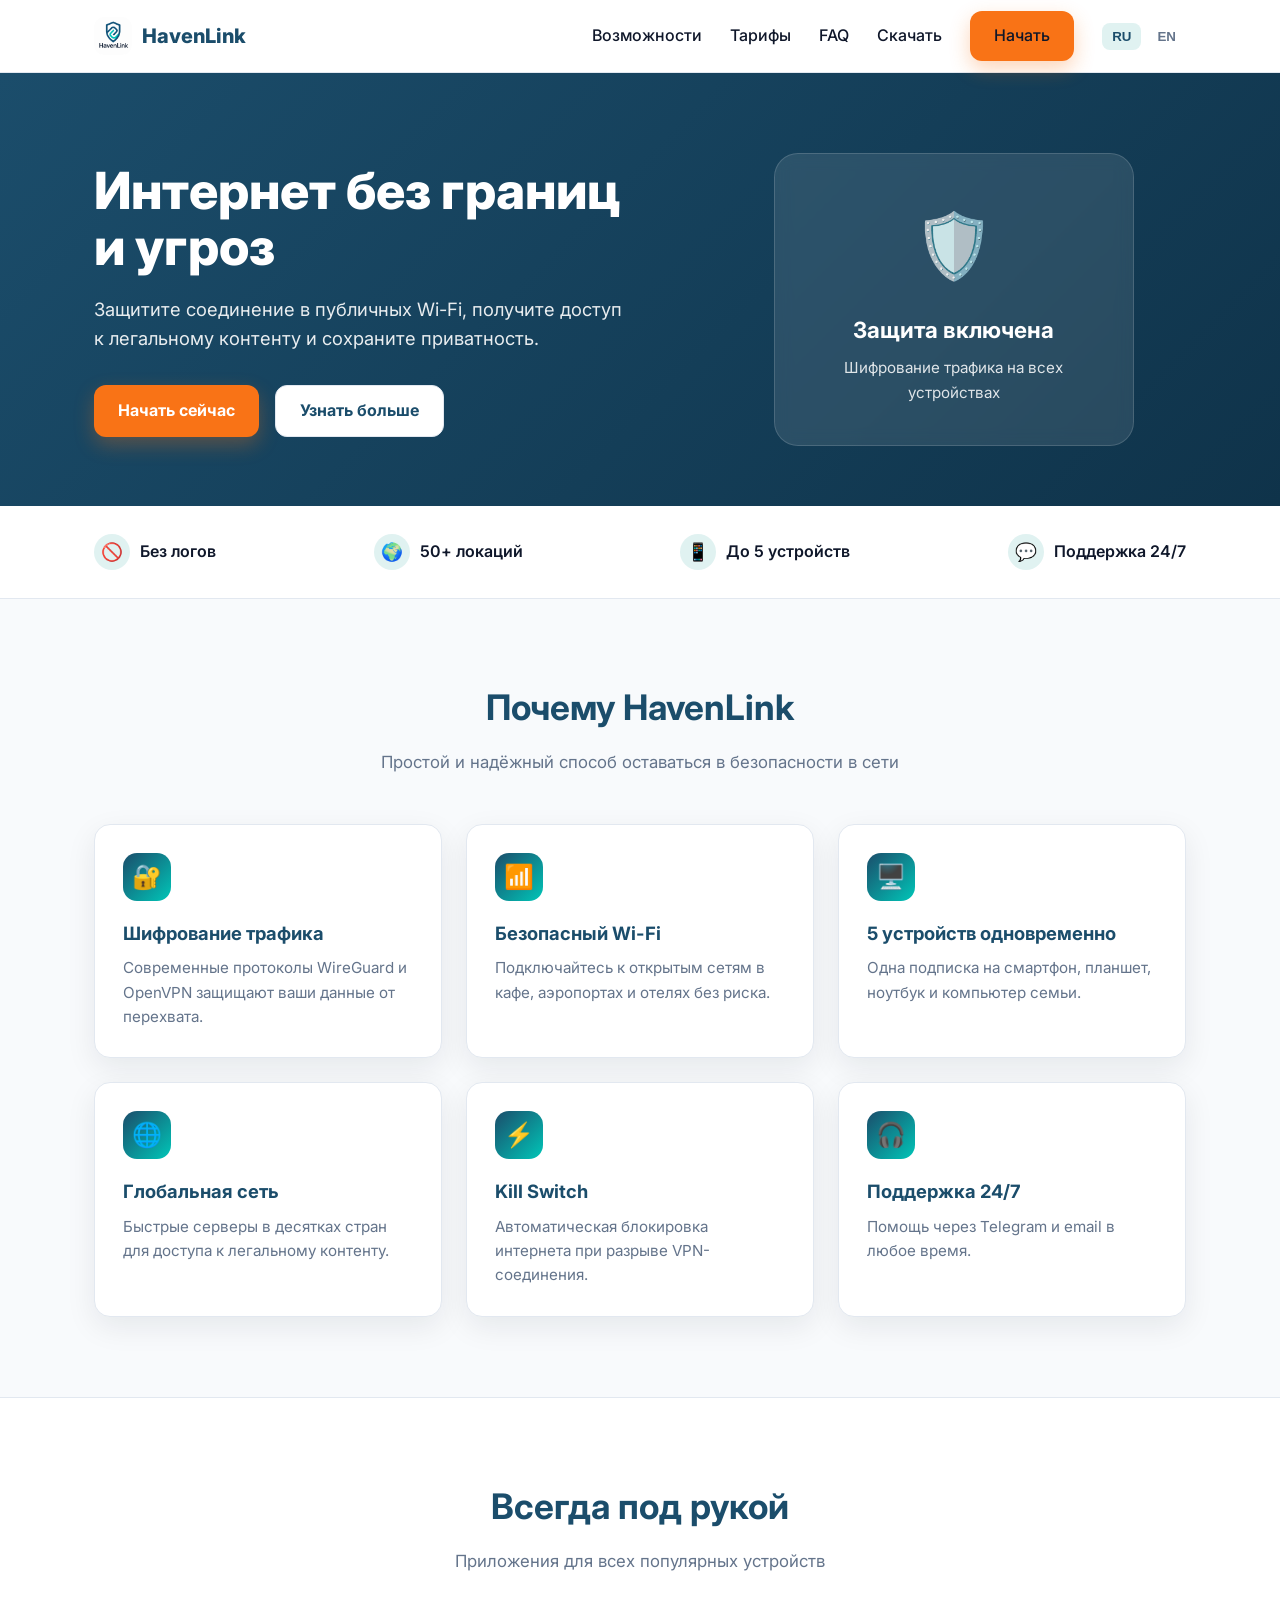
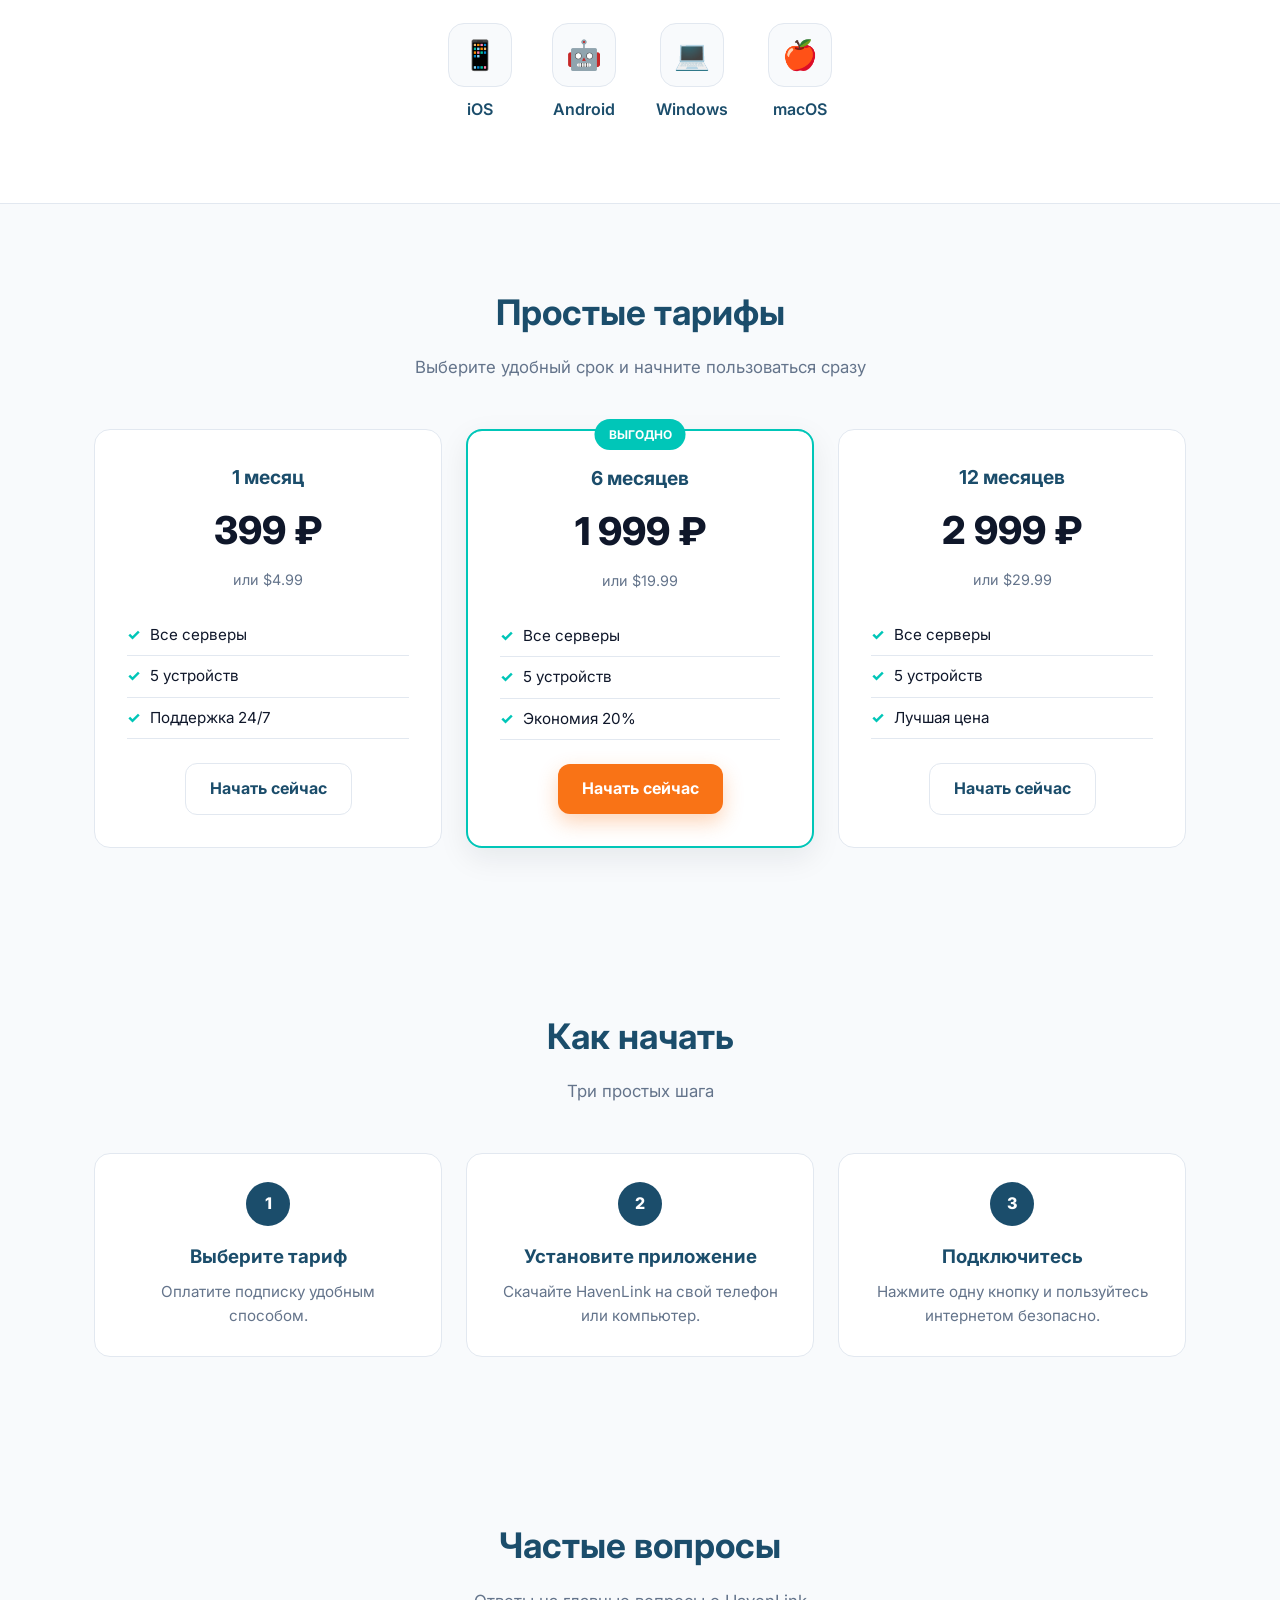
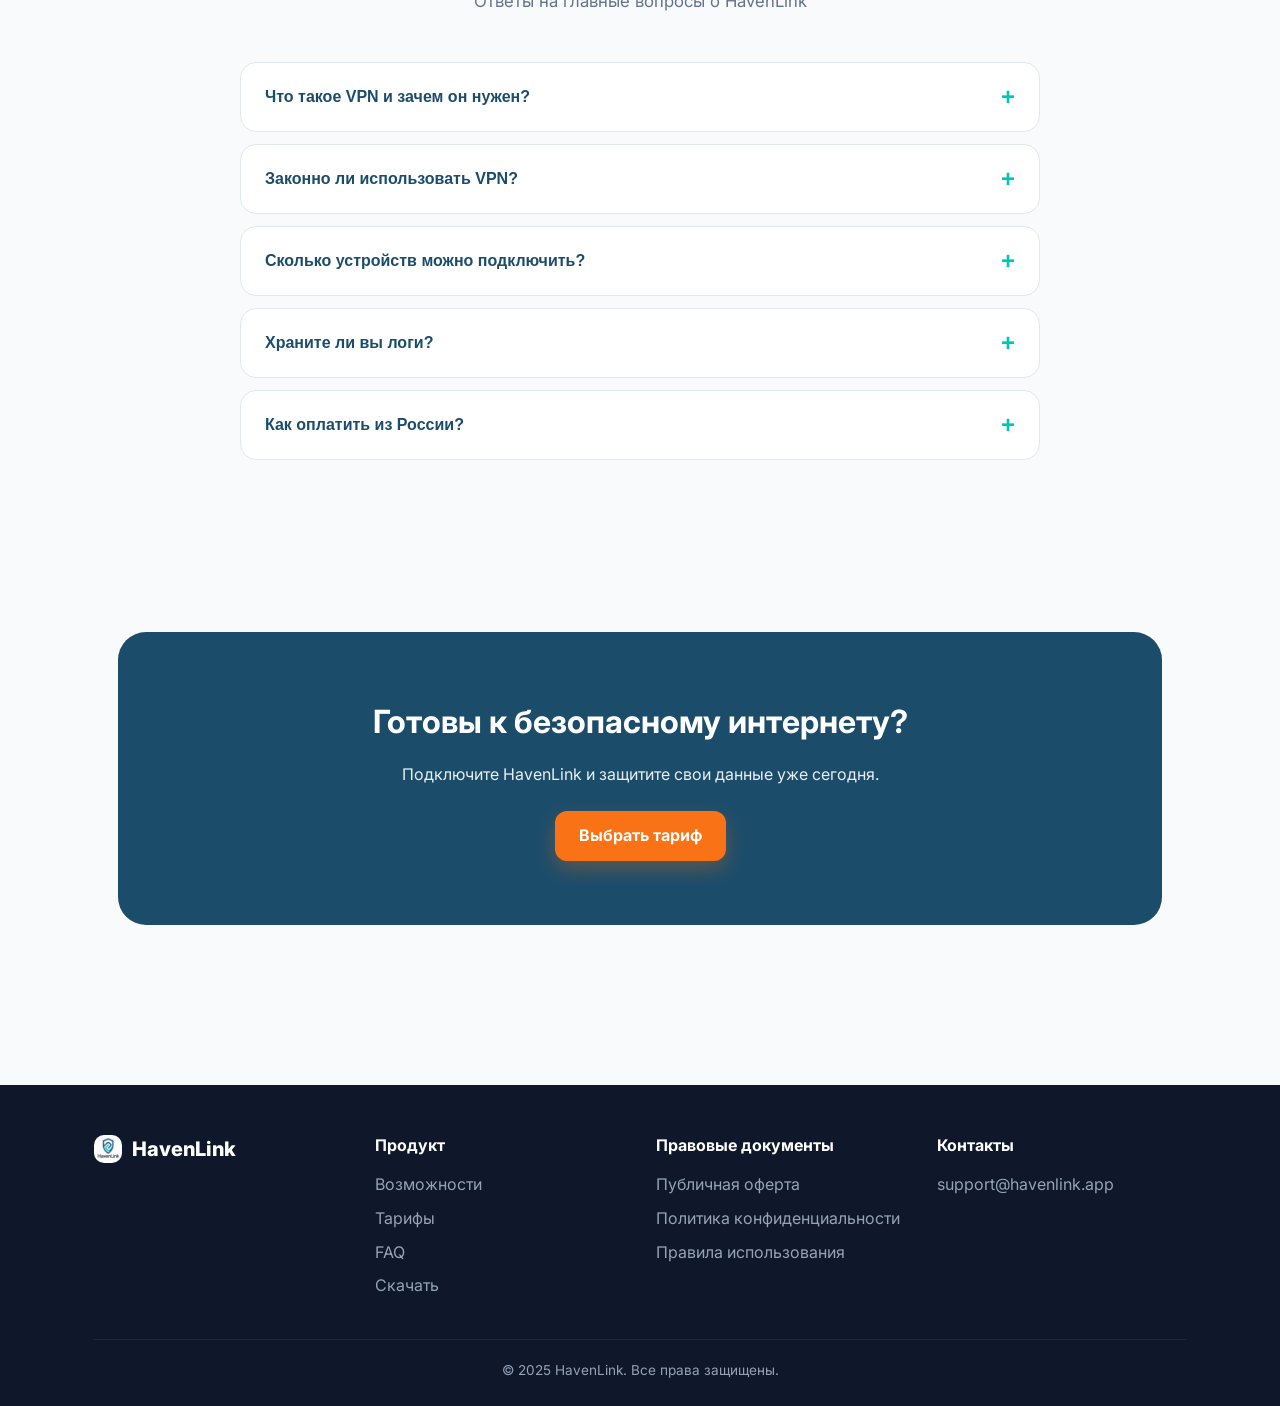
==== index.html @ 58cb0955 "Initial landing: HavenLink site, checkout, legal pages" ====
<!DOCTYPE html>
<html lang="ru">
<head>
  <meta charset="UTF-8">
  <meta name="viewport" content="width=device-width, initial-scale=1.0">
  <meta name="description" content="HavenLink — безопасный VPN для защиты в публичных Wi-Fi, доступа к легальному контенту и сохранения приватности.">
  <title>HavenLink — Безопасный VPN</title>
  <link rel="stylesheet" href="styles.css">
  <link rel="icon" type="image/png" href="assets/logo.png">
</head>
<body>
  <header class="header">
    <div class="container">
      <a href="#" class="logo">
        <img src="assets/logo.png" alt="HavenLink">
        <span>HavenLink</span>
      </a>
      <nav class="nav">
        <a href="#features" data-i18n="nav_features"></a>
        <a href="#pricing" data-i18n="nav_pricing"></a>
        <a href="#faq" data-i18n="nav_faq"></a>
        <a href="#platforms" data-i18n="nav_download"></a>
        <a href="#pricing" class="btn btn-primary" data-i18n="nav_cta"></a>
        <div class="lang-switch">
          <button class="lang-btn active" data-lang="ru">RU</button>
          <button class="lang-btn" data-lang="en">EN</button>
        </div>
      </nav>
    </div>
  </header>

  <main>
    <section class="hero">
      <div class="container">
        <div class="hero-content">
          <h1 data-i18n="hero_title"></h1>
          <p data-i18n="hero_subtitle"></p>
          <div class="hero-actions">
            <a href="#pricing" class="btn btn-primary" data-i18n="hero_cta_primary"></a>
            <a href="#features" class="btn btn-secondary" data-i18n="hero_cta_secondary"></a>
          </div>
        </div>
        <div class="hero-visual">
          <div class="hero-card">
            <div class="shield">🛡️</div>
            <h3 data-i18n="hero_card_title"></h3>
            <p data-i18n="hero_card_text"></p>
          </div>
        </div>
      </div>
    </section>

    <section class="trust">
      <div class="container">
        <div class="trust-list">
          <div class="trust-item"><span class="icon">🚫</span><span data-i18n="trust_logs"></span></div>
          <div class="trust-item"><span class="icon">🌍</span><span data-i18n="trust_locations"></span></div>
          <div class="trust-item"><span class="icon">📱</span><span data-i18n="trust_devices"></span></div>
          <div class="trust-item"><span class="icon">💬</span><span data-i18n="trust_support"></span></div>
        </div>
      </div>
    </section>

    <section class="section" id="features">
      <div class="container">
        <div class="section-title">
          <h2 data-i18n="features_title"></h2>
          <p data-i18n="features_subtitle"></p>
        </div>
        <div class="features-grid">
          <div class="feature-card">
            <div class="feature-icon">🔐</div>
            <h3 data-i18n="feat_1_title"></h3>
            <p data-i18n="feat_1_text"></p>
          </div>
          <div class="feature-card">
            <div class="feature-icon">📶</div>
            <h3 data-i18n="feat_2_title"></h3>
            <p data-i18n="feat_2_text"></p>
          </div>
          <div class="feature-card">
            <div class="feature-icon">🖥️</div>
            <h3 data-i18n="feat_3_title"></h3>
            <p data-i18n="feat_3_text"></p>
          </div>
          <div class="feature-card">
            <div class="feature-icon">🌐</div>
            <h3 data-i18n="feat_4_title"></h3>
            <p data-i18n="feat_4_text"></p>
          </div>
          <div class="feature-card">
            <div class="feature-icon">⚡</div>
            <h3 data-i18n="feat_5_title"></h3>
            <p data-i18n="feat_5_text"></p>
          </div>
          <div class="feature-card">
            <div class="feature-icon">🎧</div>
            <h3 data-i18n="feat_6_title"></h3>
            <p data-i18n="feat_6_text"></p>
          </div>
        </div>
      </div>
    </section>

    <section class="section platforms" id="platforms">
      <div class="container">
        <div class="section-title">
          <h2 data-i18n="platforms_title"></h2>
          <p data-i18n="platforms_subtitle"></p>
        </div>
        <div class="platforms-grid">
          <div class="platform-item"><div class="icon">📱</div><span data-i18n="platform_ios"></span></div>
          <div class="platform-item"><div class="icon">🤖</div><span data-i18n="platform_android"></span></div>
          <div class="platform-item"><div class="icon">💻</div><span data-i18n="platform_windows"></span></div>
          <div class="platform-item"><div class="icon">🍎</div><span data-i18n="platform_macos"></span></div>
        </div>
      </div>
    </section>

    <section class="section" id="pricing">
      <div class="container">
        <div class="section-title">
          <h2 data-i18n="pricing_title"></h2>
          <p data-i18n="pricing_subtitle"></p>
        </div>
        <div class="pricing-grid">
          <div class="pricing-card">
            <h3 data-i18n="price_1_name"></h3>
            <div class="price" data-i18n="price_1_price"></div>
            <div class="price-note" data-i18n="price_1_note"></div>
            <ul>
              <li data-i18n="price_1_feat1"></li>
              <li data-i18n="price_1_feat2"></li>
              <li data-i18n="price_1_feat3"></li>
            </ul>
            <a href="checkout.html?plan=monthly" class="btn btn-secondary" data-i18n="hero_cta_primary"></a>
          </div>
          <div class="pricing-card featured">
            <div class="badge" data-i18n="price_badge"></div>
            <h3 data-i18n="price_2_name"></h3>
            <div class="price" data-i18n="price_2_price"></div>
            <div class="price-note" data-i18n="price_2_note"></div>
            <ul>
              <li data-i18n="price_2_feat1"></li>
              <li data-i18n="price_2_feat2"></li>
              <li data-i18n="price_2_feat3"></li>
            </ul>
            <a href="checkout.html?plan=halfyear" class="btn btn-primary" data-i18n="hero_cta_primary"></a>
          </div>
          <div class="pricing-card">
            <h3 data-i18n="price_3_name"></h3>
            <div class="price" data-i18n="price_3_price"></div>
            <div class="price-note" data-i18n="price_3_note"></div>
            <ul>
              <li data-i18n="price_3_feat1"></li>
              <li data-i18n="price_3_feat2"></li>
              <li data-i18n="price_3_feat3"></li>
            </ul>
            <a href="checkout.html?plan=yearly" class="btn btn-secondary" data-i18n="hero_cta_primary"></a>
          </div>
        </div>
      </div>
    </section>

    <section class="section">
      <div class="container">
        <div class="section-title">
          <h2 data-i18n="how_title"></h2>
          <p data-i18n="how_subtitle"></p>
        </div>
        <div class="steps">
          <div class="step">
            <div class="step-number">1</div>
            <h3 data-i18n="step_1_title"></h3>
            <p data-i18n="step_1_text"></p>
          </div>
          <div class="step">
            <div class="step-number">2</div>
            <h3 data-i18n="step_2_title"></h3>
            <p data-i18n="step_2_text"></p>
          </div>
          <div class="step">
            <div class="step-number">3</div>
            <h3 data-i18n="step_3_title"></h3>
            <p data-i18n="step_3_text"></p>
          </div>
        </div>
      </div>
    </section>

    <section class="section" id="faq">
      <div class="container">
        <div class="section-title">
          <h2 data-i18n="faq_title"></h2>
          <p data-i18n="faq_subtitle"></p>
        </div>
        <div class="faq-list">
          <div class="faq-item">
            <button class="faq-question" data-i18n="faq_q1"></button>
            <div class="faq-answer"><p data-i18n="faq_a1"></p></div>
          </div>
          <div class="faq-item">
            <button class="faq-question" data-i18n="faq_q2"></button>
            <div class="faq-answer"><p data-i18n="faq_a2"></p></div>
          </div>
          <div class="faq-item">
            <button class="faq-question" data-i18n="faq_q3"></button>
            <div class="faq-answer"><p data-i18n="faq_a3"></p></div>
          </div>
          <div class="faq-item">
            <button class="faq-question" data-i18n="faq_q4"></button>
            <div class="faq-answer"><p data-i18n="faq_a4"></p></div>
          </div>
          <div class="faq-item">
            <button class="faq-question" data-i18n="faq_q5"></button>
            <div class="faq-answer"><p data-i18n="faq_a5"></p></div>
          </div>
        </div>
      </div>
    </section>

    <section class="section">
      <div class="container">
        <div class="cta">
          <h2 data-i18n="cta_title"></h2>
          <p data-i18n="cta_subtitle"></p>
          <a href="#pricing" class="btn btn-primary" data-i18n="cta_button"></a>
        </div>
      </div>
    </section>
  </main>

  <footer class="footer">
    <div class="container">
      <div class="footer-grid">
        <div class="footer-col">
          <a href="#" class="logo">
            <img src="assets/logo.png" alt="HavenLink" style="height: 28px;">
            <span style="color:#fff">HavenLink</span>
          </a>
        </div>
        <div class="footer-col">
          <h4 data-i18n="footer_product"></h4>
          <ul>
            <li><a href="#features" data-i18n="footer_link_features"></a></li>
            <li><a href="#pricing" data-i18n="footer_link_pricing"></a></li>
            <li><a href="#faq" data-i18n="footer_link_faq"></a></li>
            <li><a href="#platforms" data-i18n="footer_link_download"></a></li>
          </ul>
        </div>
        <div class="footer-col">
          <h4 data-i18n="footer_legal"></h4>
          <ul>
            <li><a href="oferta.html" data-i18n="footer_link_oferta"></a></li>
            <li><a href="privacy.html" data-i18n="footer_link_privacy"></a></li>
            <li><a href="terms.html" data-i18n="footer_link_terms"></a></li>
          </ul>
        </div>
        <div class="footer-col">
          <h4 data-i18n="footer_contact"></h4>
          <ul>
            <li><a href="mailto:support@havenlink.app" data-i18n="footer_email"></a></li>
          </ul>
        </div>
      </div>
      <div class="footer-bottom">
        <p data-i18n="footer_copy"></p>
      </div>
    </div>
  </footer>

  <script>
    const i18n = {
      ru: {
        nav_features: "Возможности",
        nav_pricing: "Тарифы",
        nav_faq: "FAQ",
        nav_download: "Скачать",
        nav_cta: "Начать",
        hero_title: "Интернет без границ и угроз",
        hero_subtitle: "Защитите соединение в публичных Wi-Fi, получите доступ к легальному контенту и сохраните приватность.",
        hero_cta_primary: "Начать сейчас",
        hero_cta_secondary: "Узнать больше",
        hero_card_title: "Защита включена",
        hero_card_text: "Шифрование трафика на всех устройствах",
        trust_logs: "Без логов",
        trust_locations: "50+ локаций",
        trust_devices: "До 5 устройств",
        trust_support: "Поддержка 24/7",
        features_title: "Почему HavenLink",
        features_subtitle: "Простой и надёжный способ оставаться в безопасности в сети",
        feat_1_title: "Шифрование трафика",
        feat_1_text: "Современные протоколы WireGuard и OpenVPN защищают ваши данные от перехвата.",
        feat_2_title: "Безопасный Wi-Fi",
        feat_2_text: "Подключайтесь к открытым сетям в кафе, аэропортах и отелях без риска.",
        feat_3_title: "5 устройств одновременно",
        feat_3_text: "Одна подписка на смартфон, планшет, ноутбук и компьютер семьи.",
        feat_4_title: "Глобальная сеть",
        feat_4_text: "Быстрые серверы в десятках стран для доступа к легальному контенту.",
        feat_5_title: "Kill Switch",
        feat_5_text: "Автоматическая блокировка интернета при разрыве VPN-соединения.",
        feat_6_title: "Поддержка 24/7",
        feat_6_text: "Помощь через Telegram и email в любое время.",
        pricing_title: "Простые тарифы",
        pricing_subtitle: "Выберите удобный срок и начните пользоваться сразу",
        price_1_name: "1 месяц",
        price_1_price: "399 ₽",
        price_1_note: "или $4.99",
        price_1_feat1: "Все серверы",
        price_1_feat2: "5 устройств",
        price_1_feat3: "Поддержка 24/7",
        price_2_name: "6 месяцев",
        price_2_price: "1 999 ₽",
        price_2_note: "или $19.99",
        price_2_feat1: "Все серверы",
        price_2_feat2: "5 устройств",
        price_2_feat3: "Экономия 20%",
        price_3_name: "12 месяцев",
        price_3_price: "2 999 ₽",
        price_3_note: "или $29.99",
        price_3_feat1: "Все серверы",
        price_3_feat2: "5 устройств",
        price_3_feat3: "Лучшая цена",
        price_badge: "Выгодно",
        platforms_title: "Всегда под рукой",
        platforms_subtitle: "Приложения для всех популярных устройств",
        platform_ios: "iOS",
        platform_android: "Android",
        platform_windows: "Windows",
        platform_macos: "macOS",
        how_title: "Как начать",
        how_subtitle: "Три простых шага",
        step_1_title: "Выберите тариф",
        step_1_text: "Оплатите подписку удобным способом.",
        step_2_title: "Установите приложение",
        step_2_text: "Скачайте HavenLink на свой телефон или компьютер.",
        step_3_title: "Подключитесь",
        step_3_text: "Нажмите одну кнопку и пользуйтесь интернетом безопасно.",
        faq_title: "Частые вопросы",
        faq_subtitle: "Ответы на главные вопросы о HavenLink",
        faq_q1: "Что такое VPN и зачем он нужен?",
        faq_a1: "VPN шифрует интернет-соединение и скрывает ваш IP-адрес. Это помогает защитить данные в открытых Wi-Fi и получить доступ к легальным сервисам с ограничениями по региону.",
        faq_q2: "Законно ли использовать VPN?",
        faq_a2: "В большинстве стран VPN разрешён для легальных целей: защита приватности, безопасность в публичных сетях, удалённая работа. Мы не поддерживаем использование VPN для противоправных действий.",
        faq_q3: "Сколько устройств можно подключить?",
        faq_a3: "Одна подписка HavenLink работает на 5 устройствах одновременно.",
        faq_q4: "Храните ли вы логи?",
        faq_a4: "HavenLink придерживается политики no-logs. Мы не фиксируем активность пользователей и историю посещений.",
        faq_q5: "Как оплатить из России?",
        faq_a5: "Доступны оплата картой РФ, ЮKassa, CloudPayments, а также покупка через RuStore после публикации приложения.",
        cta_title: "Готовы к безопасному интернету?",
        cta_subtitle: "Подключите HavenLink и защитите свои данные уже сегодня.",
        cta_button: "Выбрать тариф",
        footer_product: "Продукт",
        footer_legal: "Правовые документы",
        footer_contact: "Контакты",
        footer_link_features: "Возможности",
        footer_link_pricing: "Тарифы",
        footer_link_faq: "FAQ",
        footer_link_download: "Скачать",
        footer_link_oferta: "Публичная оферта",
        footer_link_privacy: "Политика конфиденциальности",
        footer_link_terms: "Правила использования",
        footer_email: "support@havenlink.app",
        footer_copy: "© 2025 HavenLink. Все права защищены."
      },
      en: {
        nav_features: "Features",
        nav_pricing: "Pricing",
        nav_faq: "FAQ",
        nav_download: "Download",
        nav_cta: "Get Started",
        hero_title: "The internet without borders or threats",
        hero_subtitle: "Protect your connection on public Wi-Fi, access legal content, and keep your privacy online.",
        hero_cta_primary: "Get Started",
        hero_cta_secondary: "Learn More",
        hero_card_title: "Protection On",
        hero_card_text: "Encrypted traffic across all your devices",
        trust_logs: "No logs",
        trust_locations: "50+ locations",
        trust_devices: "Up to 5 devices",
        trust_support: "24/7 support",
        features_title: "Why HavenLink",
        features_subtitle: "A simple and reliable way to stay safe online",
        feat_1_title: "Traffic Encryption",
        feat_1_text: "Modern WireGuard and OpenVPN protocols protect your data from interception.",
        feat_2_title: "Safe Wi-Fi",
        feat_2_text: "Connect to open networks in cafes, airports, and hotels without risk.",
        feat_3_title: "5 Devices at Once",
        feat_3_text: "One subscription covers your phone, tablet, laptop, and family computer.",
        feat_4_title: "Global Network",
        feat_4_text: "Fast servers in dozens of countries for accessing legal content.",
        feat_5_title: "Kill Switch",
        feat_5_text: "Automatically blocks internet access if the VPN connection drops.",
        feat_6_title: "24/7 Support",
        feat_6_text: "Help via Telegram and email at any time.",
        pricing_title: "Simple Pricing",
        pricing_subtitle: "Choose a plan and start using it right away",
        price_1_name: "1 month",
        price_1_price: "$4.99",
        price_1_note: "or 399 ₽",
        price_1_feat1: "All servers",
        price_1_feat2: "5 devices",
        price_1_feat3: "24/7 support",
        price_2_name: "6 months",
        price_2_price: "$19.99",
        price_2_note: "or 1 999 ₽",
        price_2_feat1: "All servers",
        price_2_feat2: "5 devices",
        price_2_feat3: "Save 20%",
        price_3_name: "12 months",
        price_3_price: "$29.99",
        price_3_note: "or 2 999 ₽",
        price_3_feat1: "All servers",
        price_3_feat2: "5 devices",
        price_3_feat3: "Best value",
        price_badge: "Best deal",
        platforms_title: "Always at Hand",
        platforms_subtitle: "Apps for all popular devices",
        platform_ios: "iOS",
        platform_android: "Android",
        platform_windows: "Windows",
        platform_macos: "macOS",
        how_title: "How to Start",
        how_subtitle: "Three simple steps",
        step_1_title: "Choose a Plan",
        step_1_text: "Pay for your subscription using a convenient method.",
        step_2_title: "Install the App",
        step_2_text: "Download HavenLink to your phone or computer.",
        step_3_title: "Connect",
        step_3_text: "Tap one button and use the internet safely.",
        faq_title: "FAQ",
        faq_subtitle: "Answers to the most common questions about HavenLink",
        faq_q1: "What is a VPN and why do I need it?",
        faq_a1: "A VPN encrypts your internet connection and hides your IP address. It helps protect your data on public Wi-Fi and access legal services with regional restrictions.",
        faq_q2: "Is using a VPN legal?",
        faq_a2: "In most countries, VPNs are legal for legitimate purposes: privacy protection, public network security, and remote work. We do not support using a VPN for illegal activities.",
        faq_q3: "How many devices can I connect?",
        faq_a3: "One HavenLink subscription works on 5 devices at the same time.",
        faq_q4: "Do you keep logs?",
        faq_a4: "HavenLink follows a no-logs policy. We do not record user activity or browsing history.",
        faq_q5: "How can I pay from Russia?",
        faq_a5: "Russian cards, ЮKassa, CloudPayments are available, as well as purchase via RuStore after the app is published.",
        cta_title: "Ready for a safer internet?",
        cta_subtitle: "Get HavenLink and protect your data today.",
        cta_button: "Choose a Plan",
        footer_product: "Product",
        footer_legal: "Legal",
        footer_contact: "Contact",
        footer_link_features: "Features",
        footer_link_pricing: "Pricing",
        footer_link_faq: "FAQ",
        footer_link_download: "Download",
        footer_link_oferta: "Terms of Service",
        footer_link_privacy: "Privacy Policy",
        footer_link_terms: "Acceptable Use Policy",
        footer_email: "support@havenlink.app",
        footer_copy: "© 2025 HavenLink. All rights reserved."
      }
    };

    function setLang(lang) {
      document.documentElement.lang = lang;
      document.querySelectorAll('[data-i18n]').forEach(el => {
        const key = el.dataset.i18n;
        if (i18n[lang][key] !== undefined) {
          el.textContent = i18n[lang][key];
        }
      });
      document.querySelectorAll('.lang-btn').forEach(btn => {
        btn.classList.toggle('active', btn.dataset.lang === lang);
      });
      localStorage.setItem('havenlink-lang', lang);
    }

    document.querySelectorAll('.lang-btn').forEach(btn => {
      btn.addEventListener('click', () => setLang(btn.dataset.lang));
    });

    const savedLang = localStorage.getItem('havenlink-lang') || 'ru';
    setLang(savedLang);

    document.querySelectorAll('.faq-question').forEach(q => {
      q.addEventListener('click', () => {
        q.parentElement.classList.toggle('active');
      });
    });
  </script>
</body>
</html>
---- styles.css ----
@import url('https://fonts.googleapis.com/css2?family=Inter:wght@400;500;600;700;800&display=swap');

:root {
  --primary: #1B4D6B;
  --primary-dark: #13354a;
  --accent: #00C6B8;
  --cta: #F97316;
  --cta-hover: #ea580c;
  --bg: #F8FAFC;
  --surface: #FFFFFF;
  --text: #0F172A;
  --muted: #64748B;
  --border: #E2E8F0;
  --radius: 16px;
  --shadow: 0 10px 30px rgba(15, 23, 42, 0.08);
}

* {
  box-sizing: border-box;
  margin: 0;
  padding: 0;
}

html {
  scroll-behavior: smooth;
}

body {
  font-family: 'Inter', -apple-system, BlinkMacSystemFont, 'Segoe UI', sans-serif;
  background: var(--bg);
  color: var(--text);
  line-height: 1.6;
  -webkit-font-smoothing: antialiased;
}

a {
  color: inherit;
  text-decoration: none;
}

.container {
  width: 100%;
  max-width: 1140px;
  margin: 0 auto;
  padding: 0 24px;
}

/* Header */
.header {
  position: sticky;
  top: 0;
  z-index: 100;
  background: rgba(255, 255, 255, 0.92);
  backdrop-filter: blur(12px);
  border-bottom: 1px solid var(--border);
}

.header .container {
  display: flex;
  align-items: center;
  justify-content: space-between;
  height: 72px;
}

.logo {
  display: flex;
  align-items: center;
  gap: 10px;
  font-weight: 800;
  font-size: 1.25rem;
  color: var(--primary);
}

.logo img {
  height: 38px;
  width: auto;
  border-radius: 10px;
}

.nav {
  display: flex;
  align-items: center;
  gap: 28px;
}

.nav a {
  font-weight: 500;
  color: var(--text);
  transition: color 0.2s;
}

.nav a:hover {
  color: var(--accent);
}

.lang-switch {
  display: flex;
  align-items: center;
  gap: 6px;
  font-size: 0.9rem;
  font-weight: 600;
}

.lang-switch button {
  background: transparent;
  border: none;
  padding: 6px 10px;
  border-radius: 8px;
  cursor: pointer;
  color: var(--muted);
  font-weight: 600;
}

.lang-switch button.active,
.lang-switch button:hover {
  color: var(--primary);
  background: #E0F2F1;
}

.btn {
  display: inline-flex;
  align-items: center;
  justify-content: center;
  padding: 12px 24px;
  border-radius: 12px;
  font-weight: 700;
  transition: transform 0.15s, background 0.2s, box-shadow 0.2s;
  border: none;
  cursor: pointer;
}

.btn:hover {
  transform: translateY(-2px);
}

.btn-primary {
  background: var(--cta);
  color: #fff;
  box-shadow: 0 8px 20px rgba(249, 115, 22, 0.3);
}

.btn-primary:hover {
  background: var(--cta-hover);
}

.btn-secondary {
  background: #fff;
  color: var(--primary);
  border: 1px solid var(--border);
}

.btn-secondary:hover {
  background: var(--bg);
}

.btn-dark {
  background: var(--primary);
  color: #fff;
}

.btn-dark:hover {
  background: var(--primary-dark);
}

/* Hero */
.hero {
  padding: 80px 0 60px;
  background: linear-gradient(135deg, #1B4D6B 0%, #0f334a 100%);
  color: #fff;
  overflow: hidden;
}

.hero .container {
  display: grid;
  grid-template-columns: 1.1fr 0.9fr;
  gap: 60px;
  align-items: center;
}

.hero h1 {
  font-size: 3.2rem;
  line-height: 1.1;
  font-weight: 800;
  margin-bottom: 20px;
}

.hero p {
  font-size: 1.15rem;
  opacity: 0.9;
  margin-bottom: 32px;
  max-width: 540px;
}

.hero-actions {
  display: flex;
  gap: 16px;
  flex-wrap: wrap;
}

.hero-visual {
  display: flex;
  align-items: center;
  justify-content: center;
}

.hero-card {
  background: rgba(255, 255, 255, 0.1);
  border: 1px solid rgba(255, 255, 255, 0.15);
  border-radius: 24px;
  padding: 40px;
  width: 100%;
  max-width: 360px;
  backdrop-filter: blur(8px);
  text-align: center;
}

.hero-card .shield {
  font-size: 4rem;
  margin-bottom: 16px;
}

.hero-card h3 {
  font-size: 1.4rem;
  margin-bottom: 8px;
}

.hero-card p {
  font-size: 0.95rem;
  opacity: 0.85;
  margin-bottom: 0;
}

/* Trust bar */
.trust {
  padding: 28px 0;
  background: var(--surface);
  border-bottom: 1px solid var(--border);
}

.trust-list {
  display: flex;
  justify-content: space-between;
  gap: 20px;
  flex-wrap: wrap;
}

.trust-item {
  display: flex;
  align-items: center;
  gap: 10px;
  font-weight: 600;
  color: var(--text);
}

.trust-item span.icon {
  display: inline-flex;
  align-items: center;
  justify-content: center;
  width: 36px;
  height: 36px;
  background: #E0F2F1;
  border-radius: 50%;
  color: var(--accent);
  font-size: 1.1rem;
}

/* Sections */
.section {
  padding: 80px 0;
}

.section-title {
  text-align: center;
  max-width: 620px;
  margin: 0 auto 48px;
}

.section-title h2 {
  font-size: 2.2rem;
  margin-bottom: 14px;
  color: var(--primary);
}

.section-title p {
  color: var(--muted);
  font-size: 1.05rem;
}

/* Features */
.features-grid {
  display: grid;
  grid-template-columns: repeat(auto-fit, minmax(280px, 1fr));
  gap: 24px;
}

.feature-card {
  background: var(--surface);
  border-radius: var(--radius);
  padding: 28px;
  box-shadow: var(--shadow);
  border: 1px solid var(--border);
  transition: transform 0.2s, box-shadow 0.2s;
}

.feature-card:hover {
  transform: translateY(-4px);
  box-shadow: 0 16px 40px rgba(15, 23, 42, 0.1);
}

.feature-icon {
  width: 48px;
  height: 48px;
  background: linear-gradient(135deg, var(--primary) 0%, var(--accent) 100%);
  border-radius: 14px;
  display: flex;
  align-items: center;
  justify-content: center;
  font-size: 1.5rem;
  margin-bottom: 18px;
  color: #fff;
}

.feature-card h3 {
  font-size: 1.15rem;
  margin-bottom: 8px;
  color: var(--primary);
}

.feature-card p {
  color: var(--muted);
  font-size: 0.95rem;
}

/* Pricing */
.pricing-grid {
  display: grid;
  grid-template-columns: repeat(auto-fit, minmax(260px, 1fr));
  gap: 24px;
  align-items: stretch;
}

.pricing-card {
  background: var(--surface);
  border-radius: var(--radius);
  padding: 32px;
  border: 1px solid var(--border);
  text-align: center;
  position: relative;
}

.pricing-card.featured {
  border: 2px solid var(--accent);
  box-shadow: var(--shadow);
}

.badge {
  position: absolute;
  top: -12px;
  left: 50%;
  transform: translateX(-50%);
  background: var(--accent);
  color: #fff;
  padding: 6px 14px;
  border-radius: 20px;
  font-size: 0.75rem;
  font-weight: 700;
  text-transform: uppercase;
}

.pricing-card h3 {
  font-size: 1.2rem;
  margin-bottom: 8px;
  color: var(--primary);
}

.pricing-card .price {
  font-size: 2.4rem;
  font-weight: 800;
  margin-bottom: 6px;
}

.pricing-card .price-note {
  color: var(--muted);
  font-size: 0.9rem;
  margin-bottom: 24px;
}

.pricing-card ul {
  list-style: none;
  text-align: left;
  margin-bottom: 24px;
}

.pricing-card ul li {
  padding: 8px 0;
  border-bottom: 1px solid var(--border);
  font-size: 0.95rem;
  display: flex;
  gap: 10px;
}

.pricing-card ul li:before {
  content: '✓';
  color: var(--accent);
  font-weight: 800;
}

/* Platforms */
.platforms {
  background: var(--surface);
  border-top: 1px solid var(--border);
  border-bottom: 1px solid var(--border);
}

.platforms-grid {
  display: flex;
  justify-content: center;
  gap: 40px;
  flex-wrap: wrap;
  margin-top: 24px;
}

.platform-item {
  display: flex;
  flex-direction: column;
  align-items: center;
  gap: 10px;
  font-weight: 600;
  color: var(--primary);
}

.platform-item .icon {
  width: 64px;
  height: 64px;
  background: var(--bg);
  border-radius: 16px;
  display: flex;
  align-items: center;
  justify-content: center;
  font-size: 1.8rem;
  border: 1px solid var(--border);
}

/* How it works */
.steps {
  display: grid;
  grid-template-columns: repeat(auto-fit, minmax(240px, 1fr));
  gap: 24px;
}

.step {
  background: var(--surface);
  border-radius: var(--radius);
  padding: 28px;
  border: 1px solid var(--border);
  text-align: center;
  position: relative;
}

.step-number {
  width: 44px;
  height: 44px;
  background: var(--primary);
  color: #fff;
  border-radius: 50%;
  display: flex;
  align-items: center;
  justify-content: center;
  font-weight: 800;
  margin: 0 auto 16px;
}

.step h3 {
  margin-bottom: 8px;
  color: var(--primary);
}

.step p {
  color: var(--muted);
  font-size: 0.95rem;
}

/* FAQ */
.faq-list {
  max-width: 800px;
  margin: 0 auto;
}

.faq-item {
  background: var(--surface);
  border: 1px solid var(--border);
  border-radius: var(--radius);
  margin-bottom: 12px;
  overflow: hidden;
}

.faq-question {
  width: 100%;
  padding: 20px 24px;
  background: transparent;
  border: none;
  text-align: left;
  font-size: 1rem;
  font-weight: 700;
  color: var(--primary);
  cursor: pointer;
  display: flex;
  justify-content: space-between;
  align-items: center;
}

.faq-question:after {
  content: '+';
  font-size: 1.5rem;
  color: var(--accent);
}

.faq-item.active .faq-question:after {
  content: '−';
}

.faq-answer {
  max-height: 0;
  overflow: hidden;
  transition: max-height 0.3s ease;
}

.faq-answer p {
  padding: 0 24px 20px;
  color: var(--muted);
  font-size: 0.95rem;
}

.faq-item.active .faq-answer {
  max-height: 400px;
}

/* CTA */
.cta {
  background: var(--primary);
  color: #fff;
  text-align: center;
  border-radius: 28px;
  padding: 64px 32px;
  margin: 0 24px;
  max-width: 1100px;
}

.cta h2 {
  font-size: 2rem;
  margin-bottom: 14px;
}

.cta p {
  opacity: 0.9;
  margin-bottom: 24px;
  max-width: 560px;
  margin-left: auto;
  margin-right: auto;
}

/* Footer */
.footer {
  background: #0f172a;
  color: #94a3b8;
  padding: 48px 0 24px;
  margin-top: 80px;
}

.footer-grid {
  display: grid;
  grid-template-columns: repeat(auto-fit, minmax(180px, 1fr));
  gap: 32px;
  margin-bottom: 32px;
}

.footer-col h4 {
  color: #fff;
  font-size: 1rem;
  margin-bottom: 14px;
}

.footer-col ul {
  list-style: none;
}

.footer-col ul li {
  margin-bottom: 8px;
}

.footer-col a:hover {
  color: #fff;
}

.footer-bottom {
  border-top: 1px solid #1e293b;
  padding-top: 20px;
  font-size: 0.85rem;
  text-align: center;
}

/* Legal pages */
.legal-page {
  padding: 48px 0;
}

.legal-page h1 {
  color: var(--primary);
  font-size: 2rem;
  margin-bottom: 24px;
}

.legal-page h2 {
  color: var(--primary);
  font-size: 1.3rem;
  margin: 28px 0 12px;
}

.legal-page p,
.legal-page li {
  color: var(--text);
  margin-bottom: 10px;
}

.legal-page ul {
  padding-left: 24px;
  margin-bottom: 16px;
}

.back-link {
  display: inline-flex;
  align-items: center;
  gap: 6px;
  margin-bottom: 20px;
  color: var(--accent);
  font-weight: 600;
}

/* Mobile */
@media (max-width: 880px) {
  .hero .container {
    grid-template-columns: 1fr;
    text-align: center;
  }

  .hero h1 {
    font-size: 2.2rem;
  }

  .hero-actions {
    justify-content: center;
  }

  .hero-visual {
    order: -1;
  }

  .nav a:not(.btn) {
    display: none;
  }

  .trust-list {
    justify-content: center;
  }

  .cta {
    margin: 0 12px;
    padding: 48px 24px;
  }
}

@media (max-width: 520px) {
  .header .container {
    height: 64px;
  }

  .logo img {
    height: 32px;
  }

  .lang-switch button {
    padding: 4px 8px;
    font-size: 0.8rem;
  }

  .nav .btn {
    padding: 8px 14px;
    font-size: 0.85rem;
  }

  .hero h1 {
    font-size: 1.8rem;
  }

  .section-title h2 {
    font-size: 1.7rem;
  }

  .pricing-card .price {
    font-size: 2rem;
  }
}

/* Checkout form */
.checkout-page {
  padding: 60px 0;
  min-height: 70vh;
}

.checkout-card {
  max-width: 480px;
  margin: 0 auto;
  background: var(--surface);
  border-radius: var(--radius);
  padding: 32px;
  box-shadow: var(--shadow);
  border: 1px solid var(--border);
}

.checkout-card h1 {
  color: var(--primary);
  font-size: 1.6rem;
  margin-bottom: 8px;
}

.checkout-card .plan-price {
  font-size: 2rem;
  font-weight: 800;
  margin-bottom: 24px;
}

.form-group {
  margin-bottom: 18px;
}

.form-group label {
  display: block;
  font-weight: 600;
  margin-bottom: 6px;
  color: var(--text);
  font-size: 0.95rem;
}

.form-group input[type="email"],
.form-group select {
  width: 100%;
  padding: 12px 14px;
  border: 1px solid var(--border);
  border-radius: 10px;
  font-size: 1rem;
  background: var(--bg);
  color: var(--text);
}

.form-group input:focus,
.form-group select:focus {
  outline: none;
  border-color: var(--accent);
}

.radio-group {
  display: flex;
  gap: 12px;
  flex-wrap: wrap;
}

.radio-item {
  flex: 1 1 120px;
  border: 1px solid var(--border);
  border-radius: 10px;
  padding: 12px;
  cursor: pointer;
  text-align: center;
  transition: border-color 0.2s, background 0.2s;
}

.radio-item input {
  display: none;
}

.radio-item span {
  font-weight: 600;
  color: var(--text);
}

.radio-item:hover,
.radio-item.active {
  border-color: var(--accent);
  background: #E0F2F1;
}

.radio-item input:checked + span {
  color: var(--primary);
}

.error-message {
  color: #dc2626;
  font-size: 0.9rem;
  margin-top: 8px;
  display: none;
}

.error-message.visible {
  display: block;
}
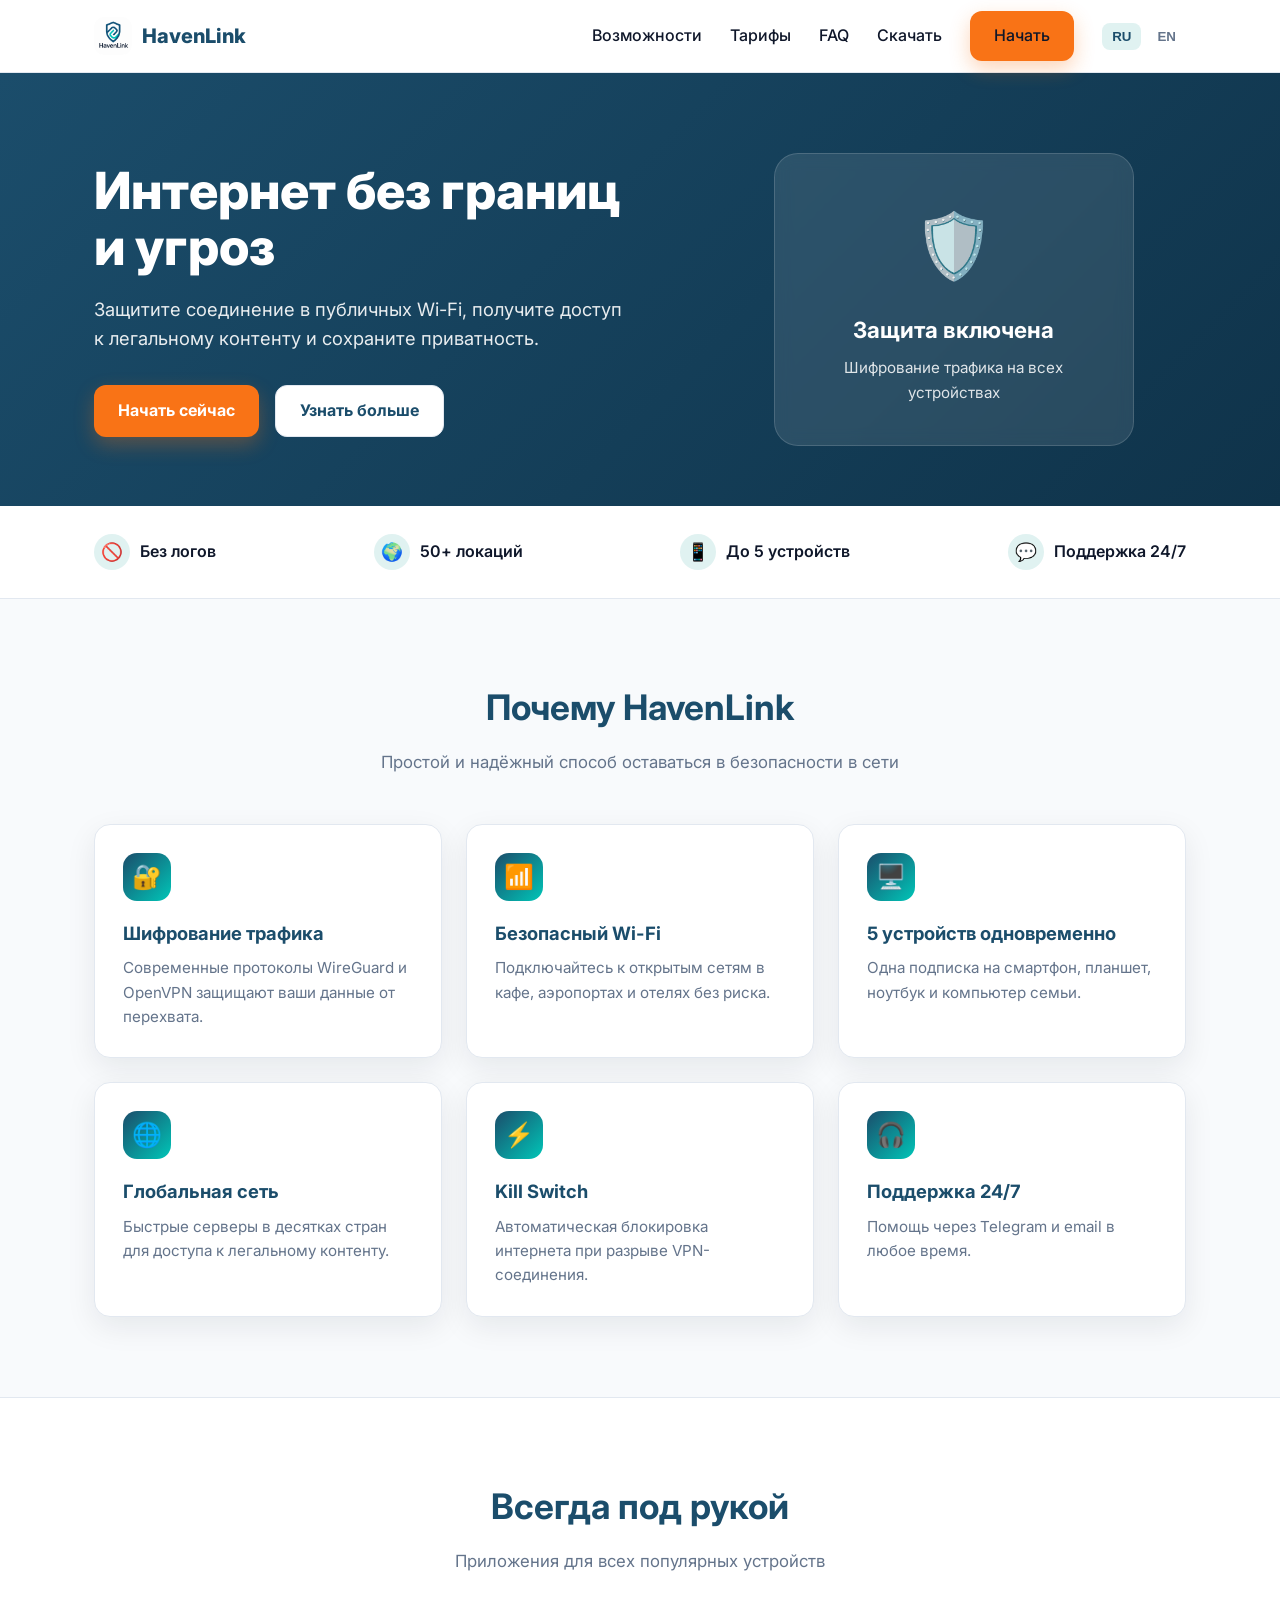
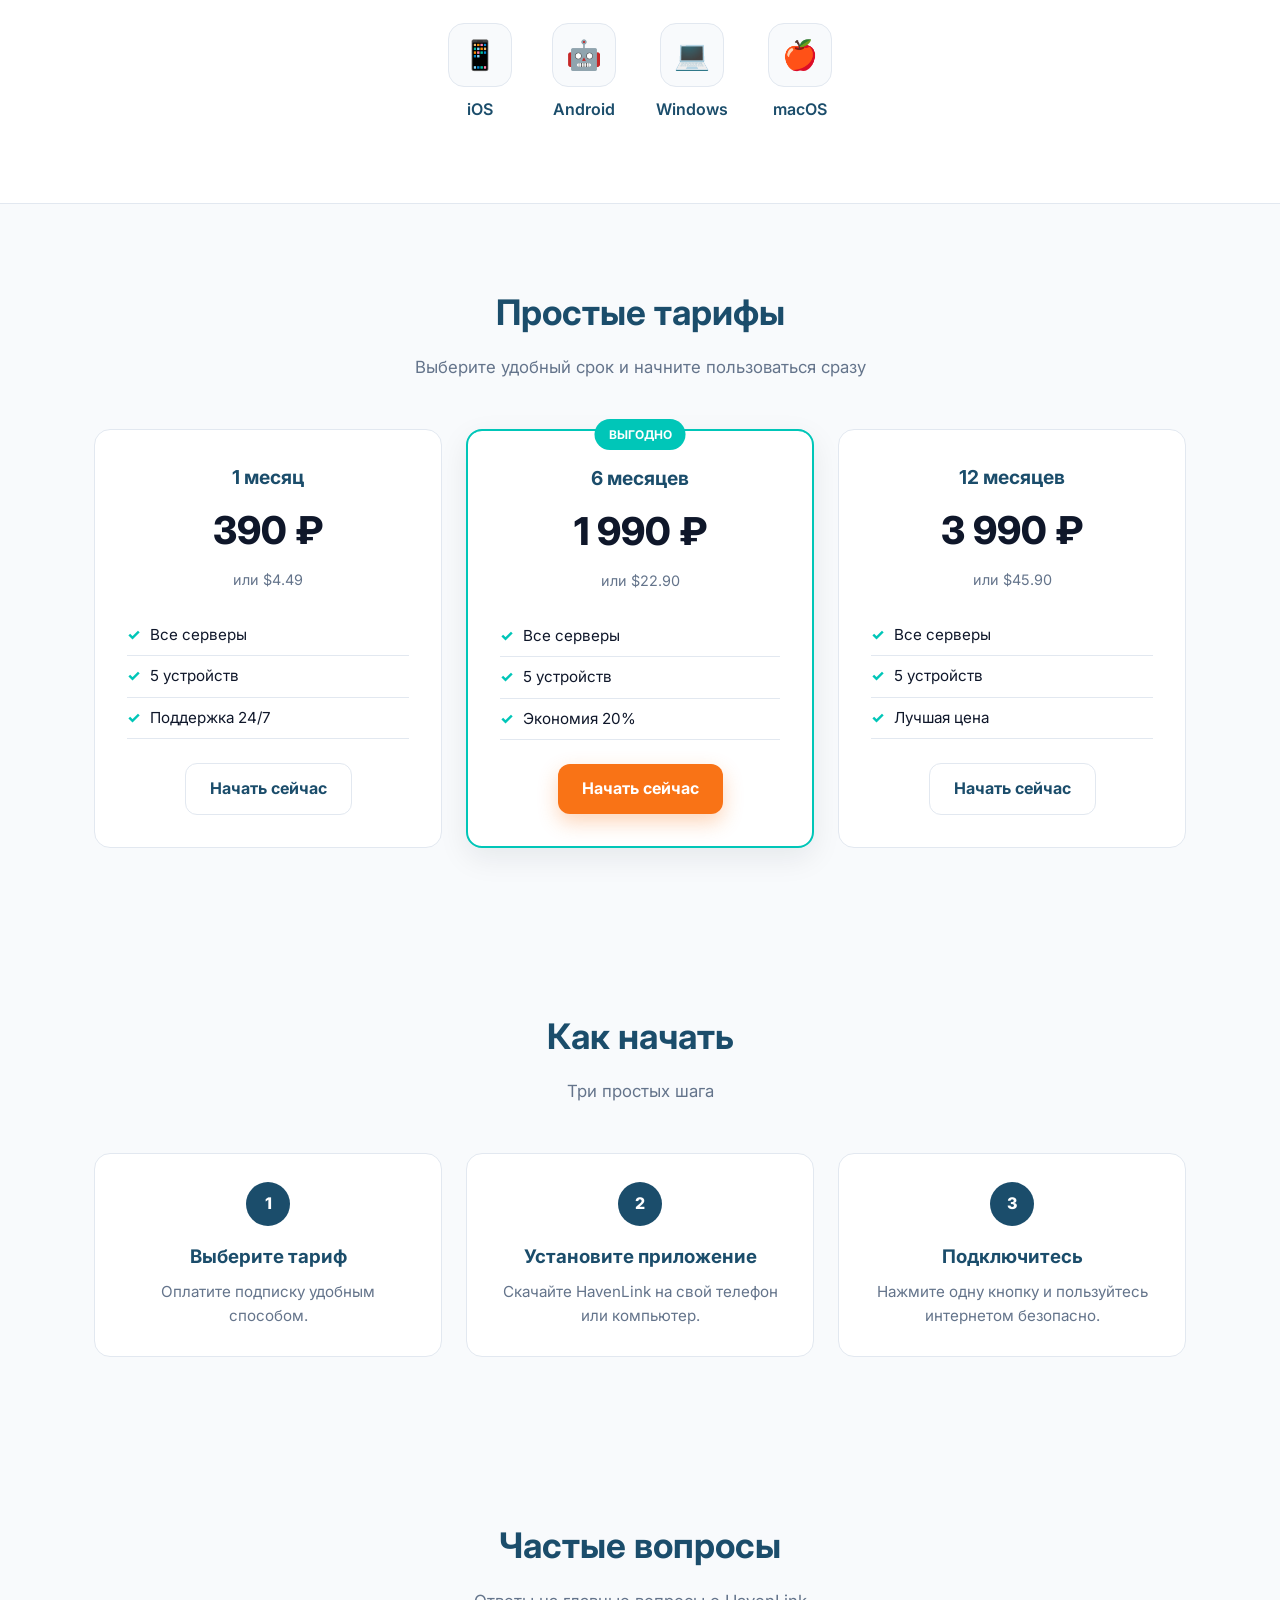
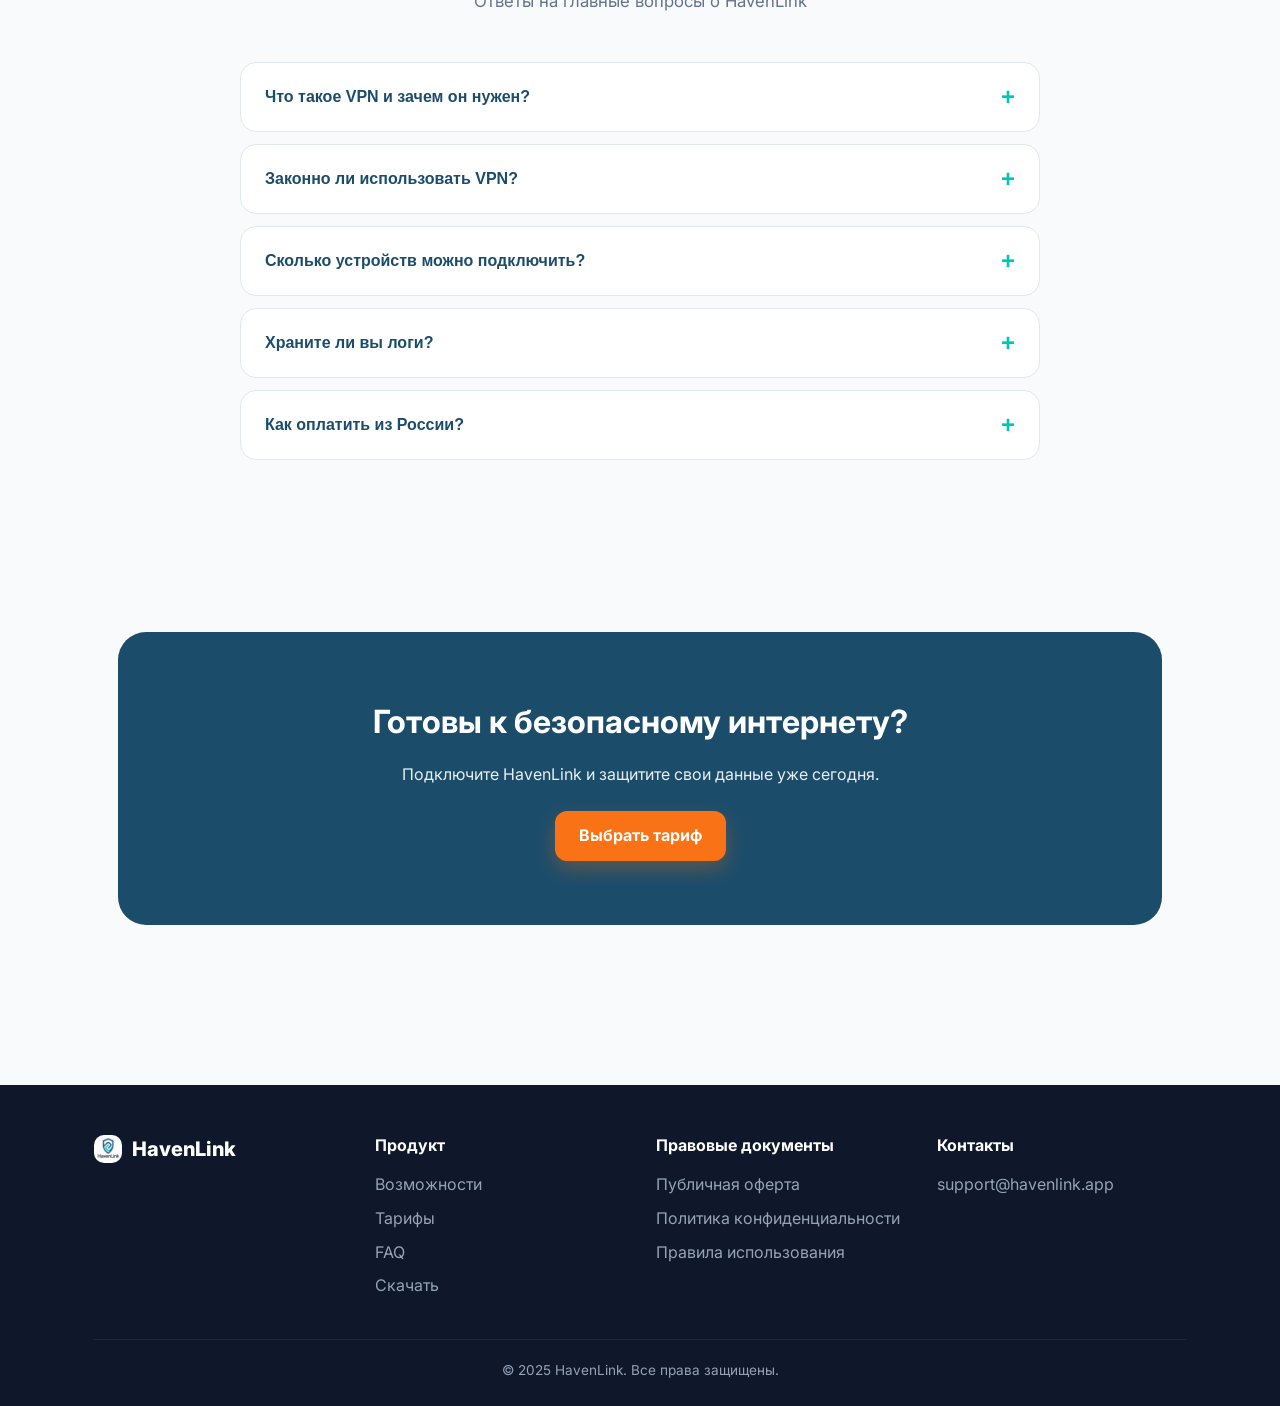
==== commit fcf8e3a3: "Update pricing and logo Co-Authored-By: Devin AI <158243242+devin-ai-integration[bot]@users.noreply." ====
--- a/index.html
+++ b/index.html
@@ -304,20 +304,20 @@
         pricing_title: "Простые тарифы",
         pricing_subtitle: "Выберите удобный срок и начните пользоваться сразу",
         price_1_name: "1 месяц",
-        price_1_price: "399 ₽",
-        price_1_note: "или $4.99",
+        price_1_price: "390 ₽",
+        price_1_note: "или $4.49",
         price_1_feat1: "Все серверы",
         price_1_feat2: "5 устройств",
         price_1_feat3: "Поддержка 24/7",
         price_2_name: "6 месяцев",
-        price_2_price: "1 999 ₽",
-        price_2_note: "или $19.99",
+        price_2_price: "1 990 ₽",
+        price_2_note: "или $22.90",
         price_2_feat1: "Все серверы",
         price_2_feat2: "5 устройств",
         price_2_feat3: "Экономия 20%",
         price_3_name: "12 месяцев",
-        price_3_price: "2 999 ₽",
-        price_3_note: "или $29.99",
+        price_3_price: "3 990 ₽",
+        price_3_note: "или $45.90",
         price_3_feat1: "Все серверы",
         price_3_feat2: "5 устройств",
         price_3_feat3: "Лучшая цена",
@@ -397,20 +397,20 @@
         pricing_title: "Simple Pricing",
         pricing_subtitle: "Choose a plan and start using it right away",
         price_1_name: "1 month",
-        price_1_price: "$4.99",
-        price_1_note: "or 399 ₽",
+        price_1_price: "$4.49",
+        price_1_note: "or 390 ₽",
         price_1_feat1: "All servers",
         price_1_feat2: "5 devices",
         price_1_feat3: "24/7 support",
         price_2_name: "6 months",
-        price_2_price: "$19.99",
-        price_2_note: "or 1 999 ₽",
+        price_2_price: "$22.90",
+        price_2_note: "or 1 990 ₽",
         price_2_feat1: "All servers",
         price_2_feat2: "5 devices",
         price_2_feat3: "Save 20%",
         price_3_name: "12 months",
-        price_3_price: "$29.99",
-        price_3_note: "or 2 999 ₽",
+        price_3_price: "$45.90",
+        price_3_note: "or 3 990 ₽",
         price_3_feat1: "All servers",
         price_3_feat2: "5 devices",
         price_3_feat3: "Best value",
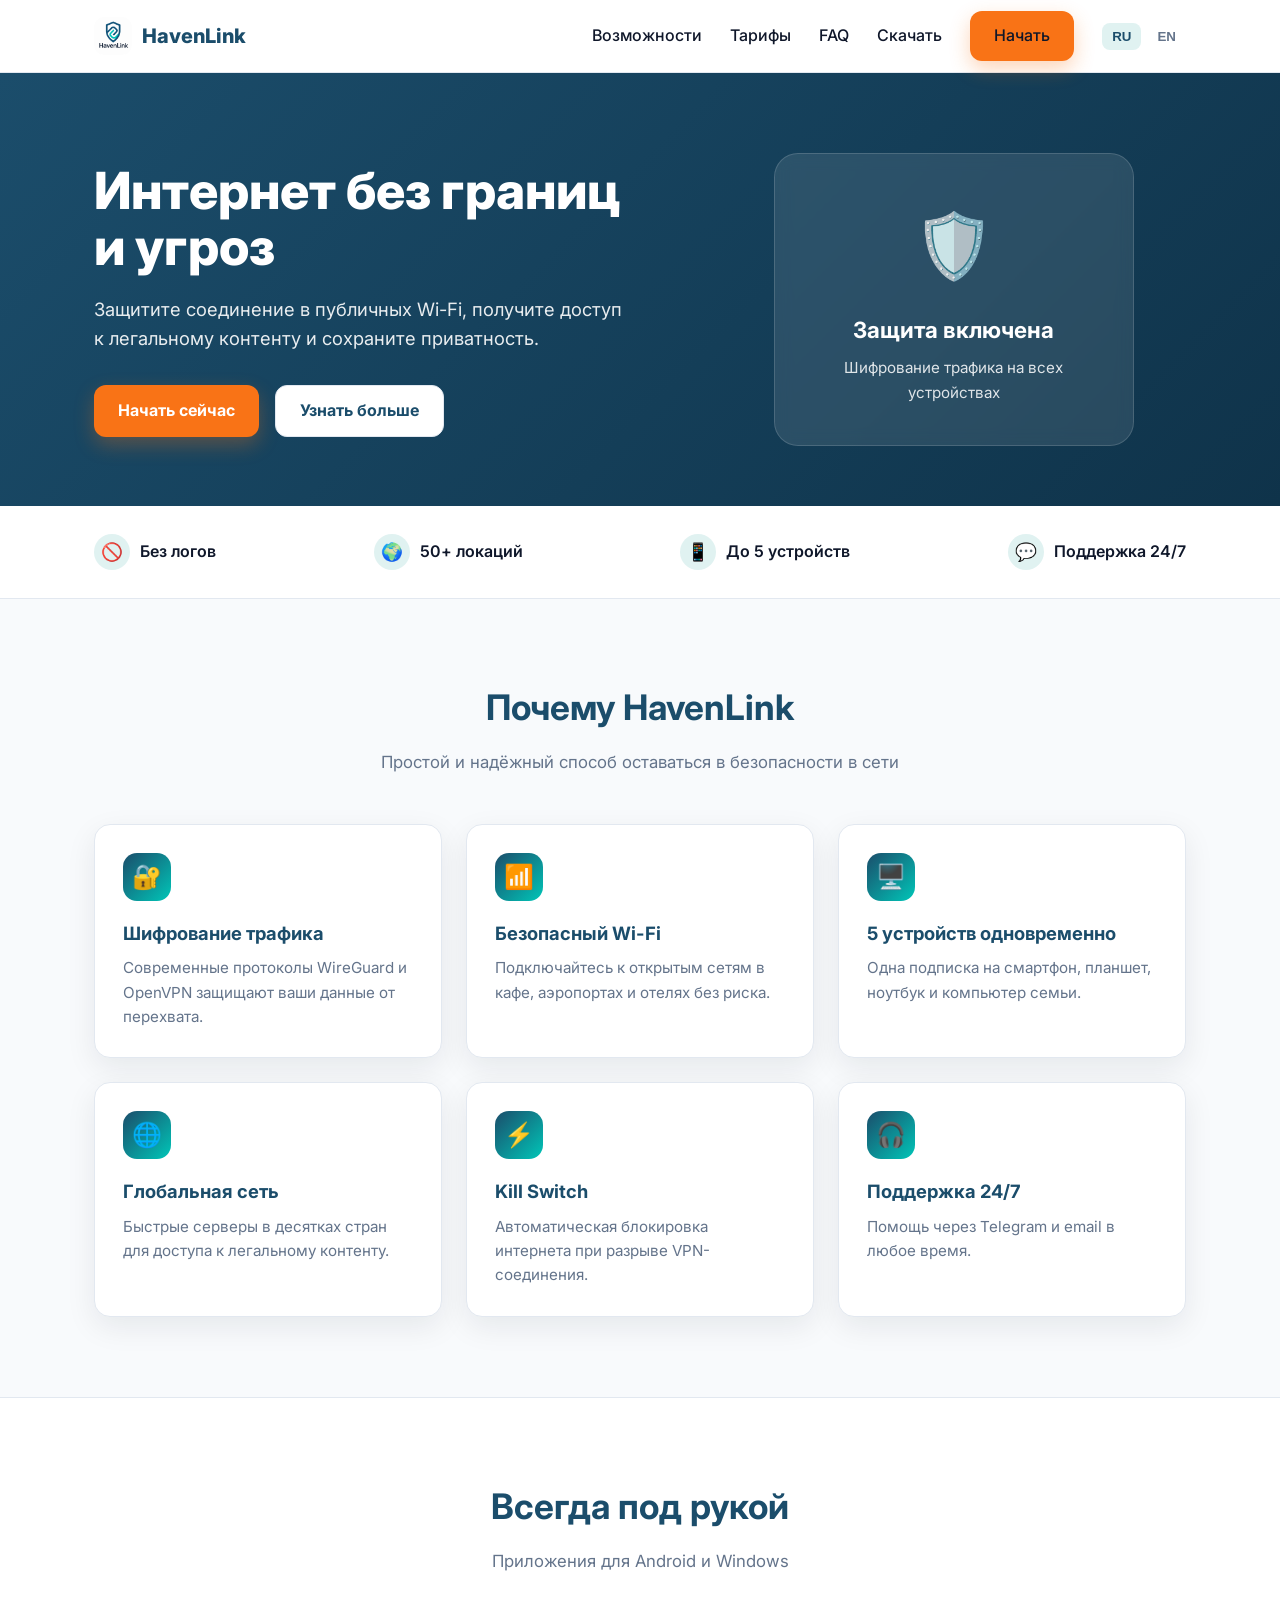
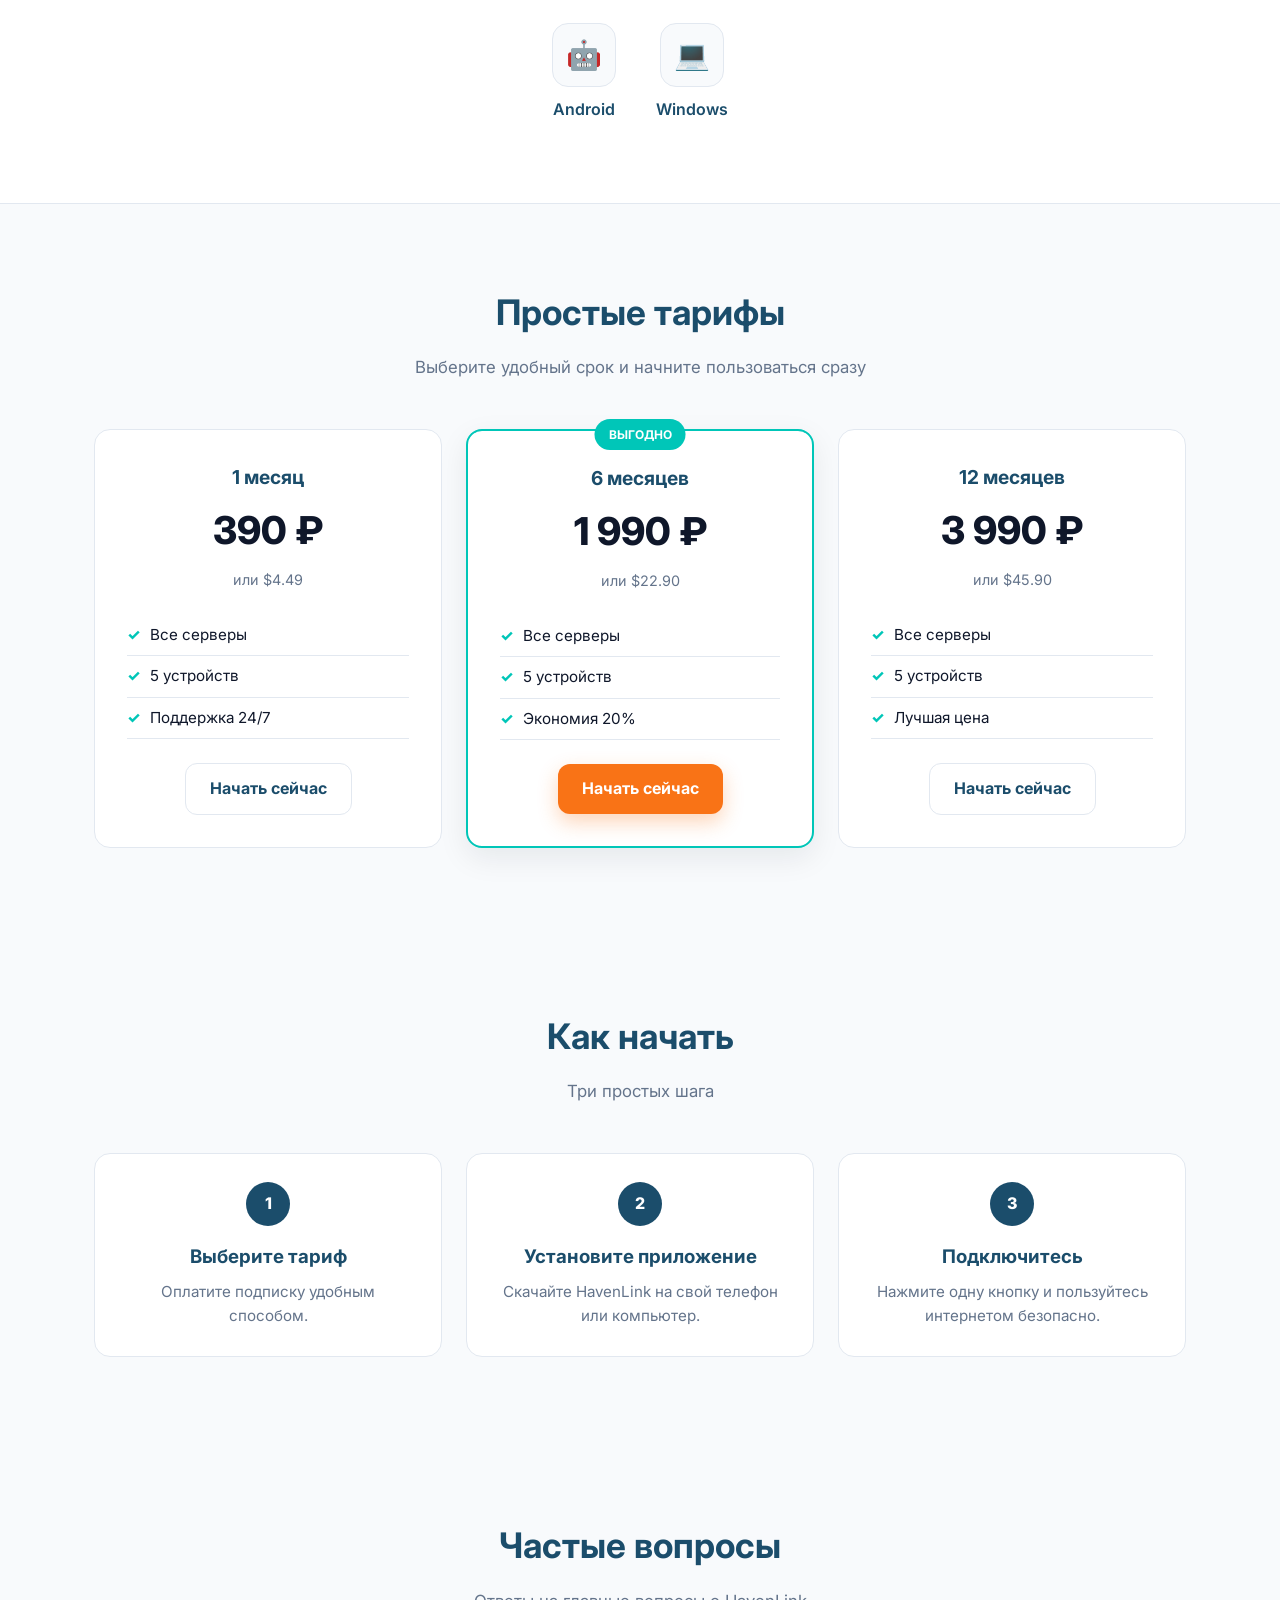
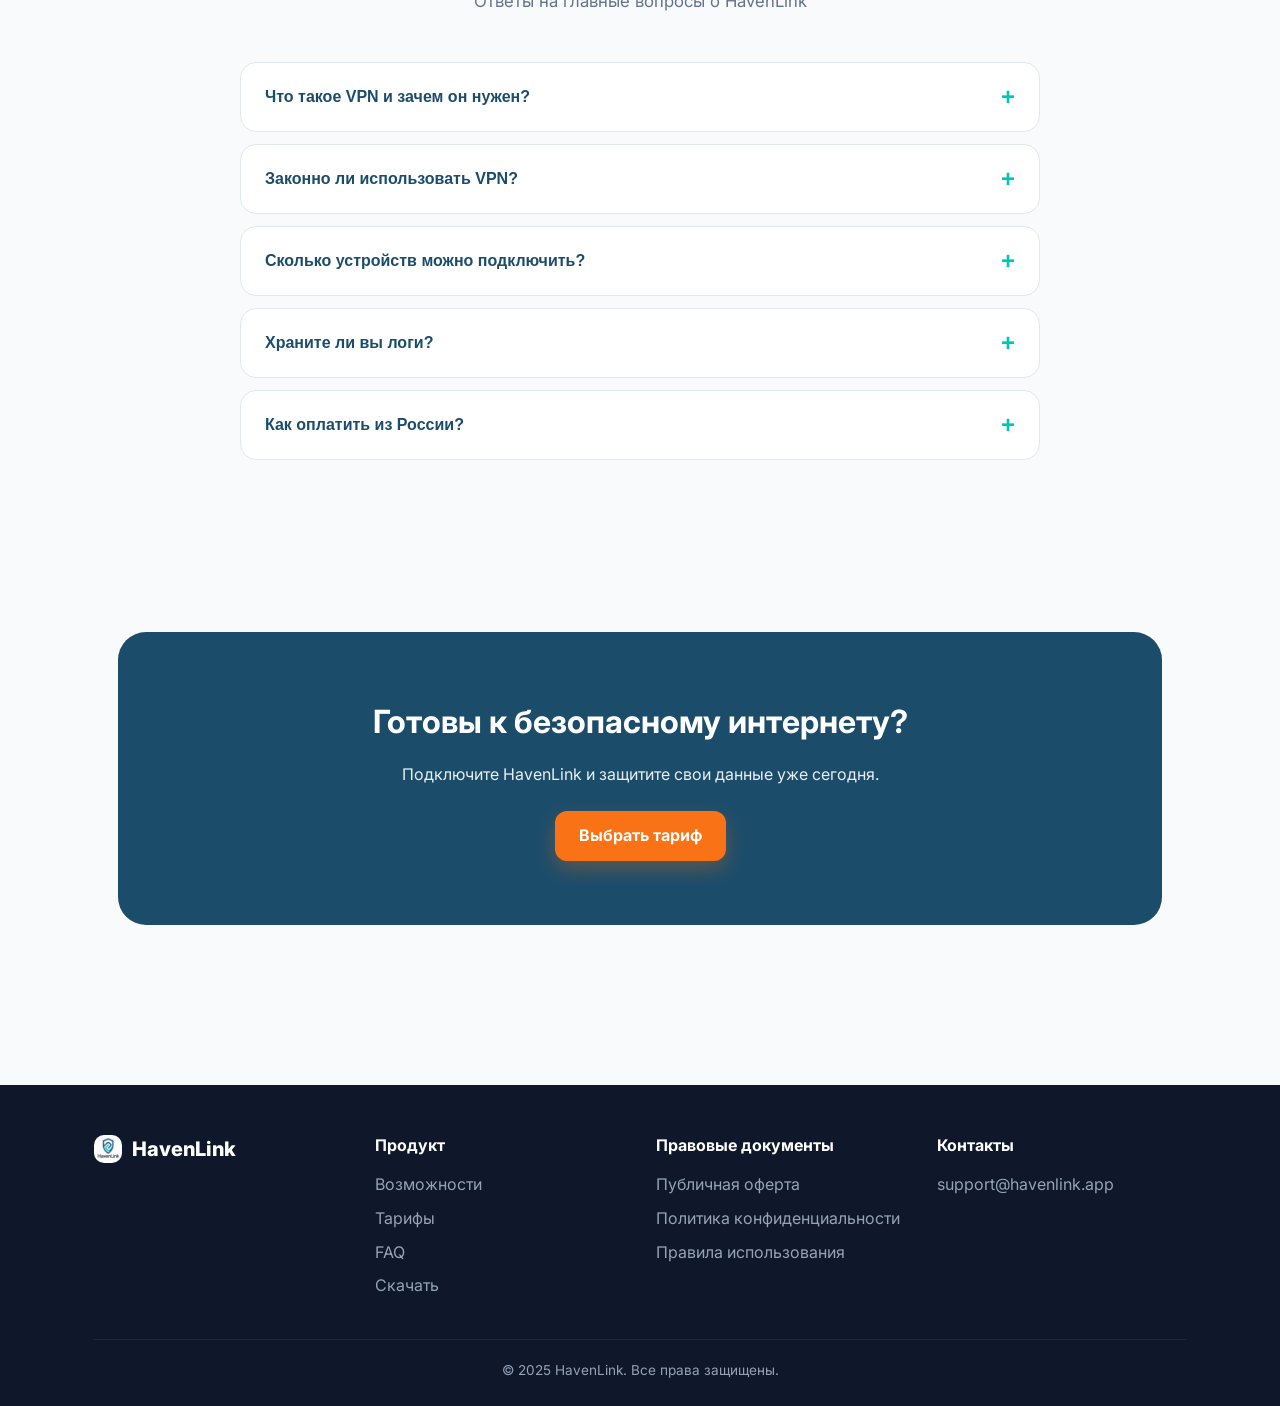
==== commit 06c3a59c: "Add download page, update pricing and platforms Co-Authored-By: Devin AI <158243242+devin-ai-integra" ====
--- a/index.html
+++ b/index.html
@@ -108,11 +108,9 @@
           <h2 data-i18n="platforms_title"></h2>
           <p data-i18n="platforms_subtitle"></p>
         </div>
-        <div class="platforms-grid">
-          <div class="platform-item"><div class="icon">📱</div><span data-i18n="platform_ios"></span></div>
+        <div class="platforms-grid" style="grid-template-columns: repeat(2, minmax(0, 1fr));">
           <div class="platform-item"><div class="icon">🤖</div><span data-i18n="platform_android"></span></div>
           <div class="platform-item"><div class="icon">💻</div><span data-i18n="platform_windows"></span></div>
-          <div class="platform-item"><div class="icon">🍎</div><span data-i18n="platform_macos"></span></div>
         </div>
       </div>
     </section>
@@ -323,11 +321,9 @@
         price_3_feat3: "Лучшая цена",
         price_badge: "Выгодно",
         platforms_title: "Всегда под рукой",
-        platforms_subtitle: "Приложения для всех популярных устройств",
-        platform_ios: "iOS",
+        platforms_subtitle: "Приложения для Android и Windows",
         platform_android: "Android",
         platform_windows: "Windows",
-        platform_macos: "macOS",
         how_title: "Как начать",
         how_subtitle: "Три простых шага",
         step_1_title: "Выберите тариф",
@@ -416,11 +412,9 @@
         price_3_feat3: "Best value",
         price_badge: "Best deal",
         platforms_title: "Always at Hand",
-        platforms_subtitle: "Apps for all popular devices",
-        platform_ios: "iOS",
+        platforms_subtitle: "Apps for Android and Windows",
         platform_android: "Android",
         platform_windows: "Windows",
-        platform_macos: "macOS",
         how_title: "How to Start",
         how_subtitle: "Three simple steps",
         step_1_title: "Choose a Plan",
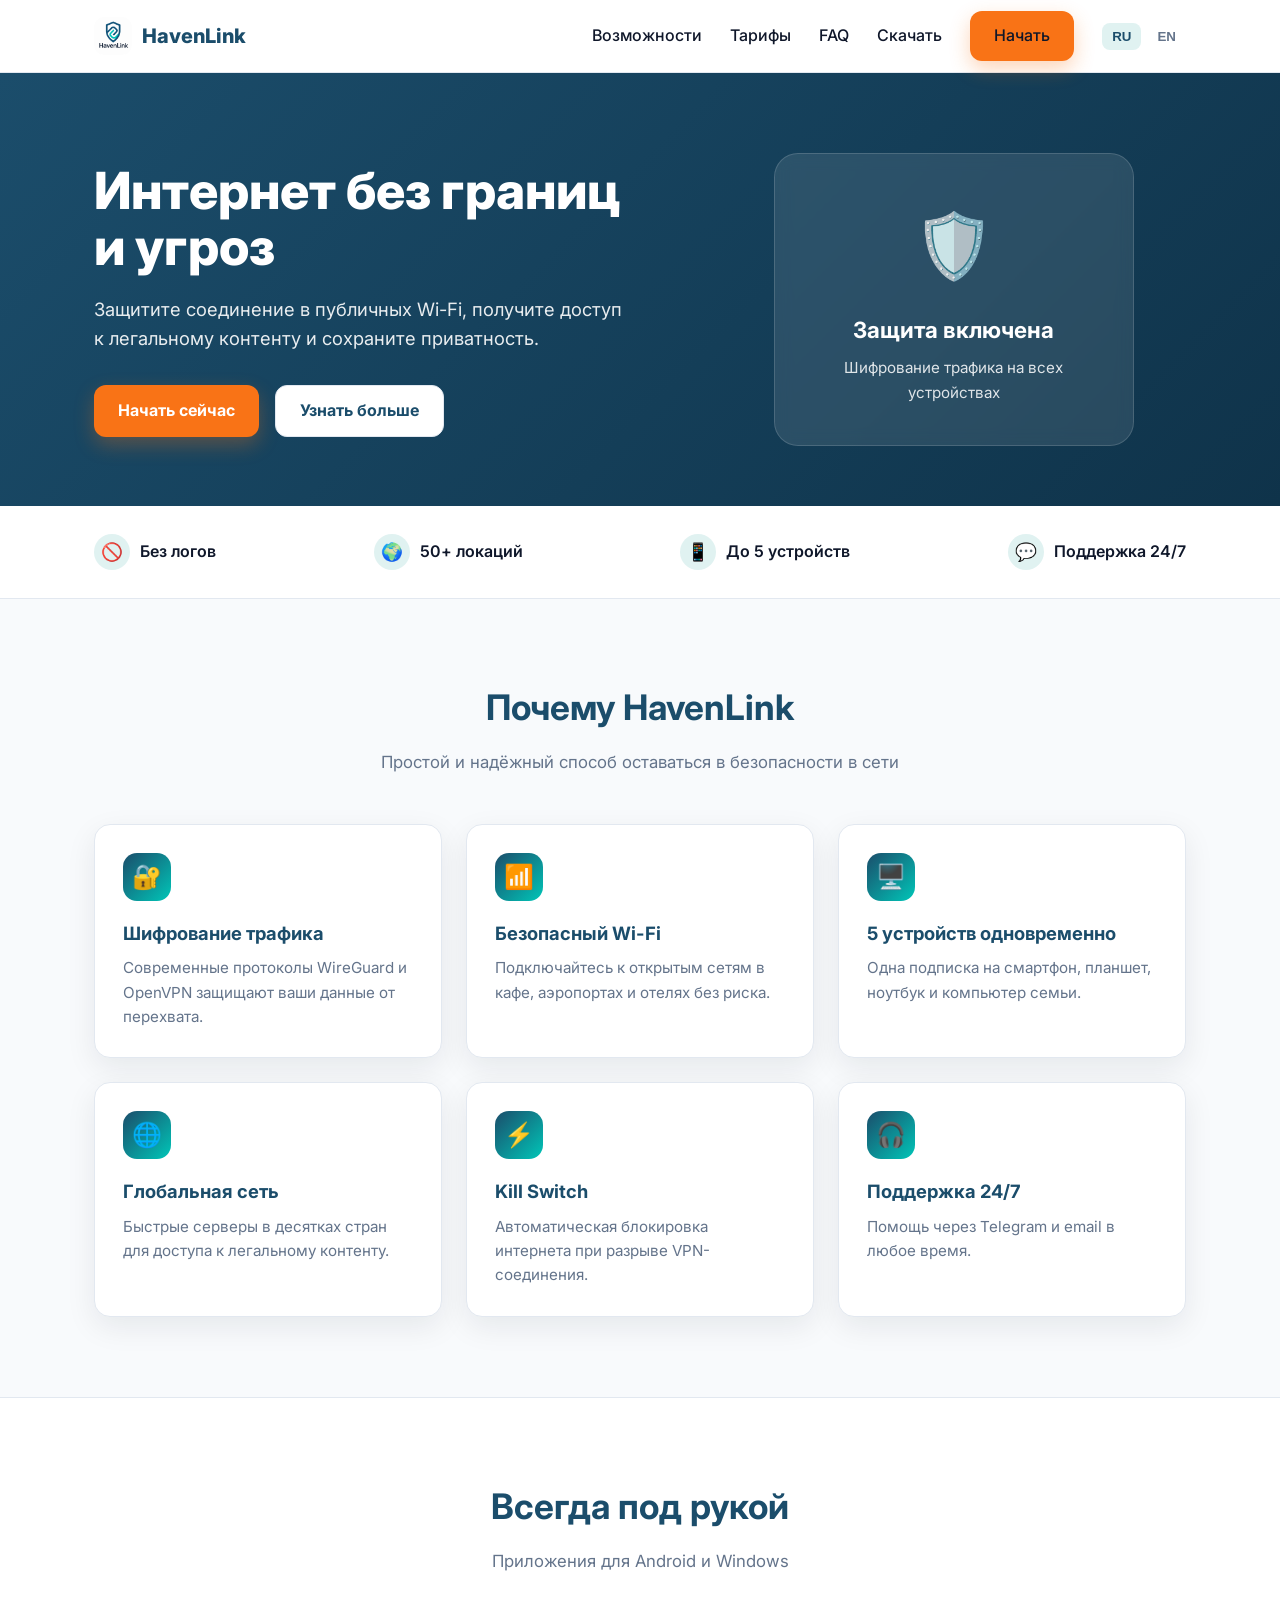
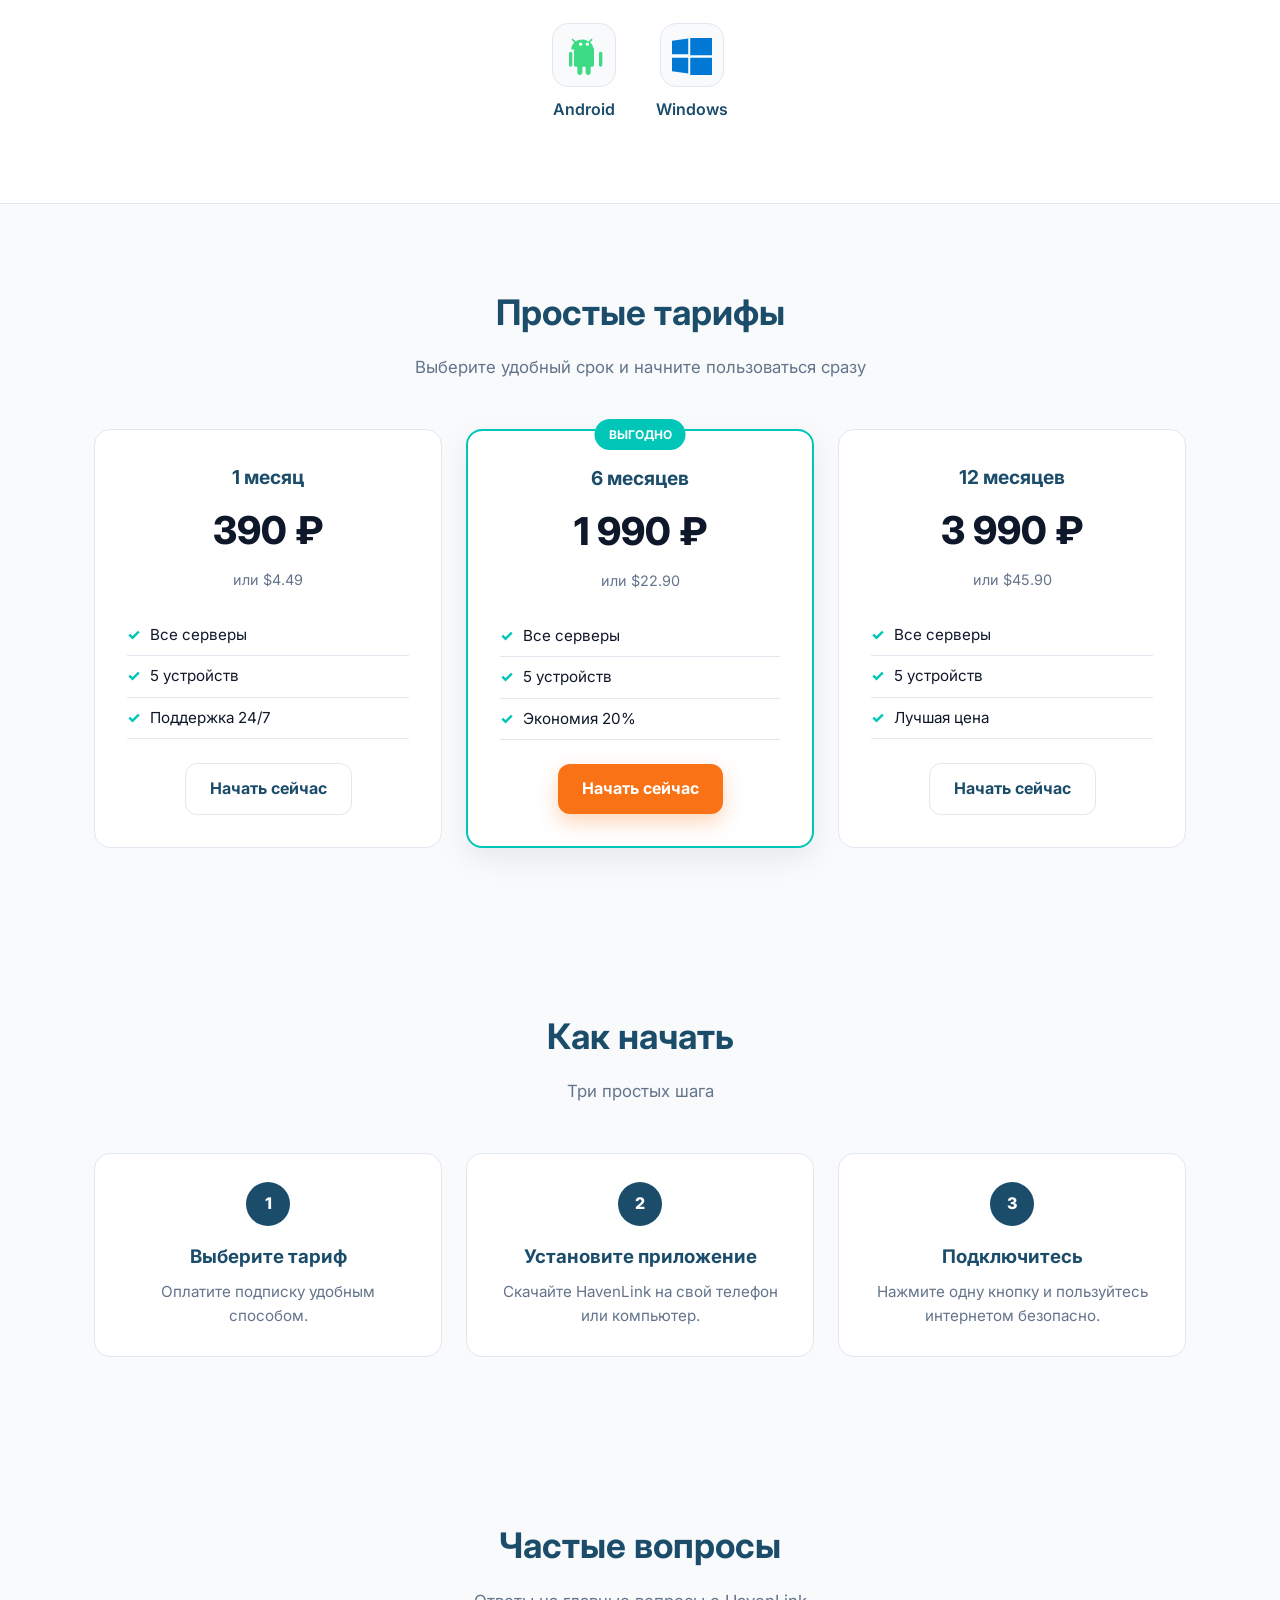
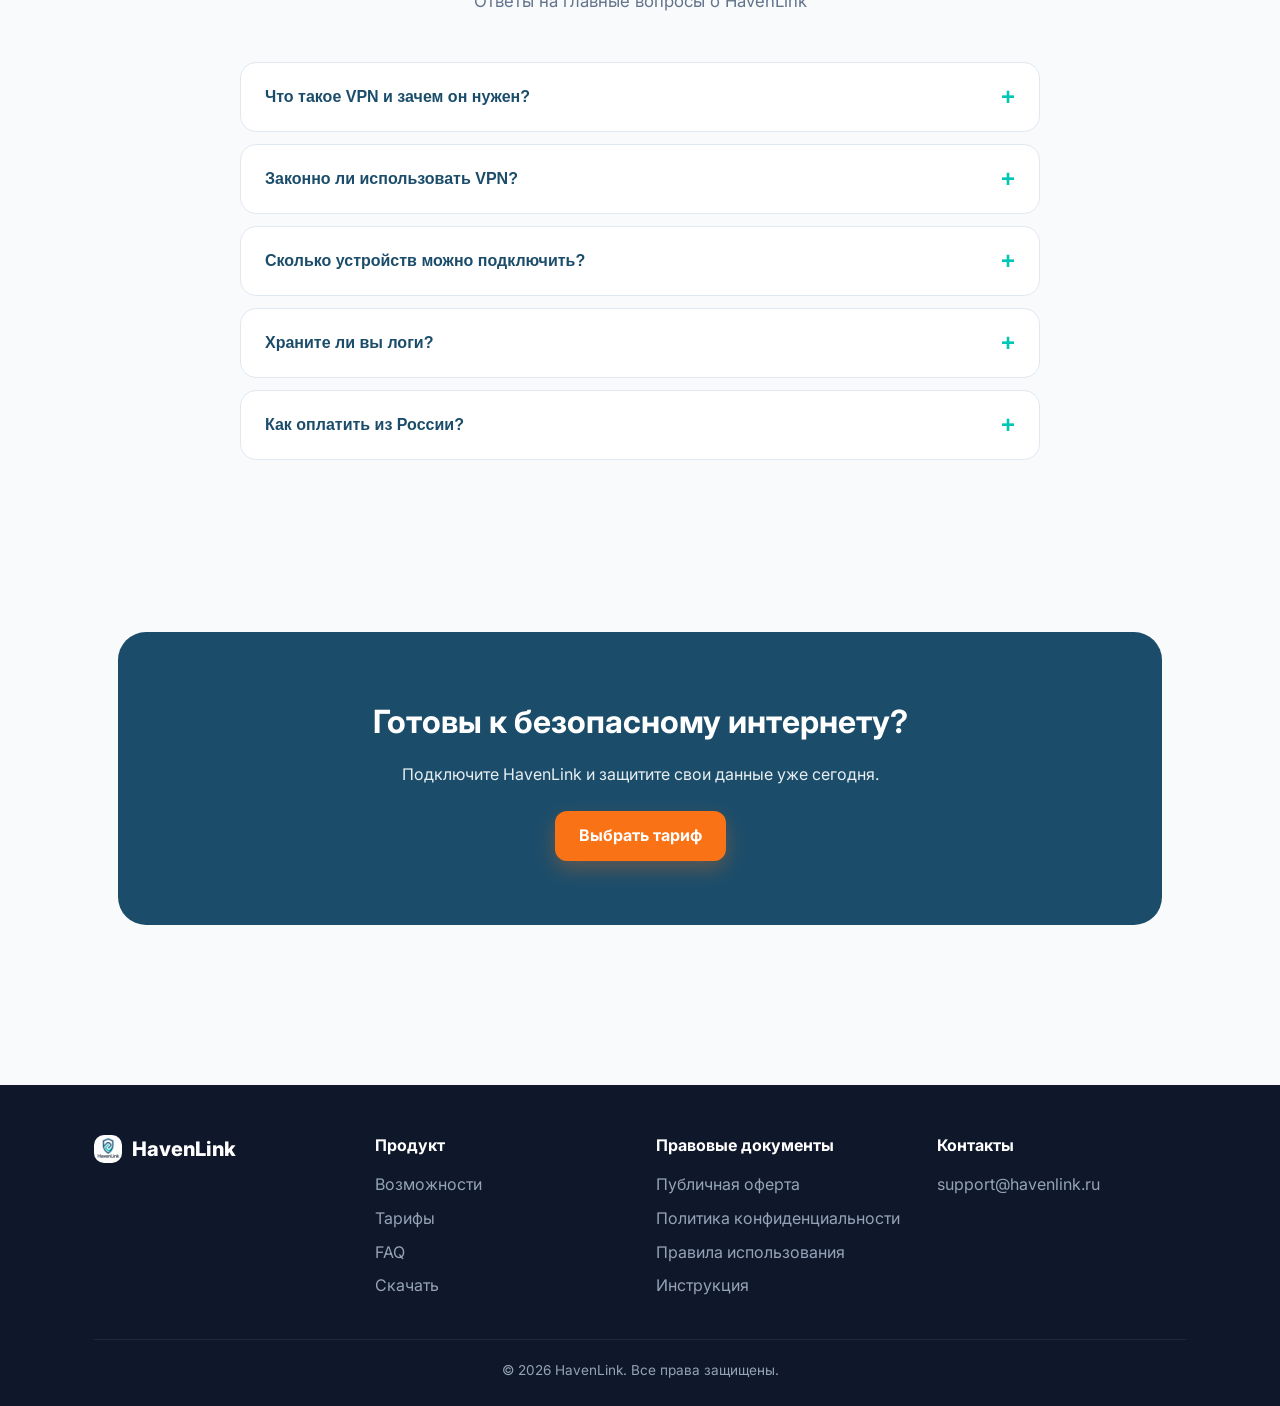
==== commit 69e1496e: "Update legal docs, email, year 2026, consent checkbox, instructions page, platform icons Co-Authored" ====
--- a/index.html
+++ b/index.html
@@ -108,9 +108,9 @@
           <h2 data-i18n="platforms_title"></h2>
           <p data-i18n="platforms_subtitle"></p>
         </div>
-        <div class="platforms-grid" style="grid-template-columns: repeat(2, minmax(0, 1fr));">
-          <div class="platform-item"><div class="icon">🤖</div><span data-i18n="platform_android"></span></div>
-          <div class="platform-item"><div class="icon">💻</div><span data-i18n="platform_windows"></span></div>
+        <div class="platforms-grid" style="grid-template-columns: repeat(2, minmax(180px, 1fr)); justify-items: center;">
+          <div class="platform-item"><div class="icon"><img src="assets/android.svg" alt="Android" style="width:40px;height:40px;"></div><span data-i18n="platform_android"></span></div>
+          <div class="platform-item"><div class="icon"><img src="assets/windows.svg" alt="Windows" style="width:40px;height:40px;"></div><span data-i18n="platform_windows"></span></div>
         </div>
       </div>
     </section>
@@ -252,12 +252,13 @@
             <li><a href="oferta.html" data-i18n="footer_link_oferta"></a></li>
             <li><a href="privacy.html" data-i18n="footer_link_privacy"></a></li>
             <li><a href="terms.html" data-i18n="footer_link_terms"></a></li>
+            <li><a href="instructions.html" data-i18n="footer_link_instructions"></a></li>
           </ul>
         </div>
         <div class="footer-col">
           <h4 data-i18n="footer_contact"></h4>
           <ul>
-            <li><a href="mailto:support@havenlink.app" data-i18n="footer_email"></a></li>
+            <li><a href="mailto:support@havenlink.ru" data-i18n="footer_email"></a></li>
           </ul>
         </div>
       </div>
@@ -357,8 +358,9 @@
         footer_link_oferta: "Публичная оферта",
         footer_link_privacy: "Политика конфиденциальности",
         footer_link_terms: "Правила использования",
-        footer_email: "support@havenlink.app",
-        footer_copy: "© 2025 HavenLink. Все права защищены."
+        footer_link_instructions: "Инструкция",
+        footer_email: "support@havenlink.ru",
+        footer_copy: "© 2026 HavenLink. Все права защищены.",
       },
       en: {
         nav_features: "Features",
@@ -448,8 +450,9 @@
         footer_link_oferta: "Terms of Service",
         footer_link_privacy: "Privacy Policy",
         footer_link_terms: "Acceptable Use Policy",
-        footer_email: "support@havenlink.app",
-        footer_copy: "© 2025 HavenLink. All rights reserved."
+        footer_link_instructions: "Instructions",
+        footer_email: "support@havenlink.ru",
+        footer_copy: "© 2026 HavenLink. All rights reserved.",
       }
     };
 
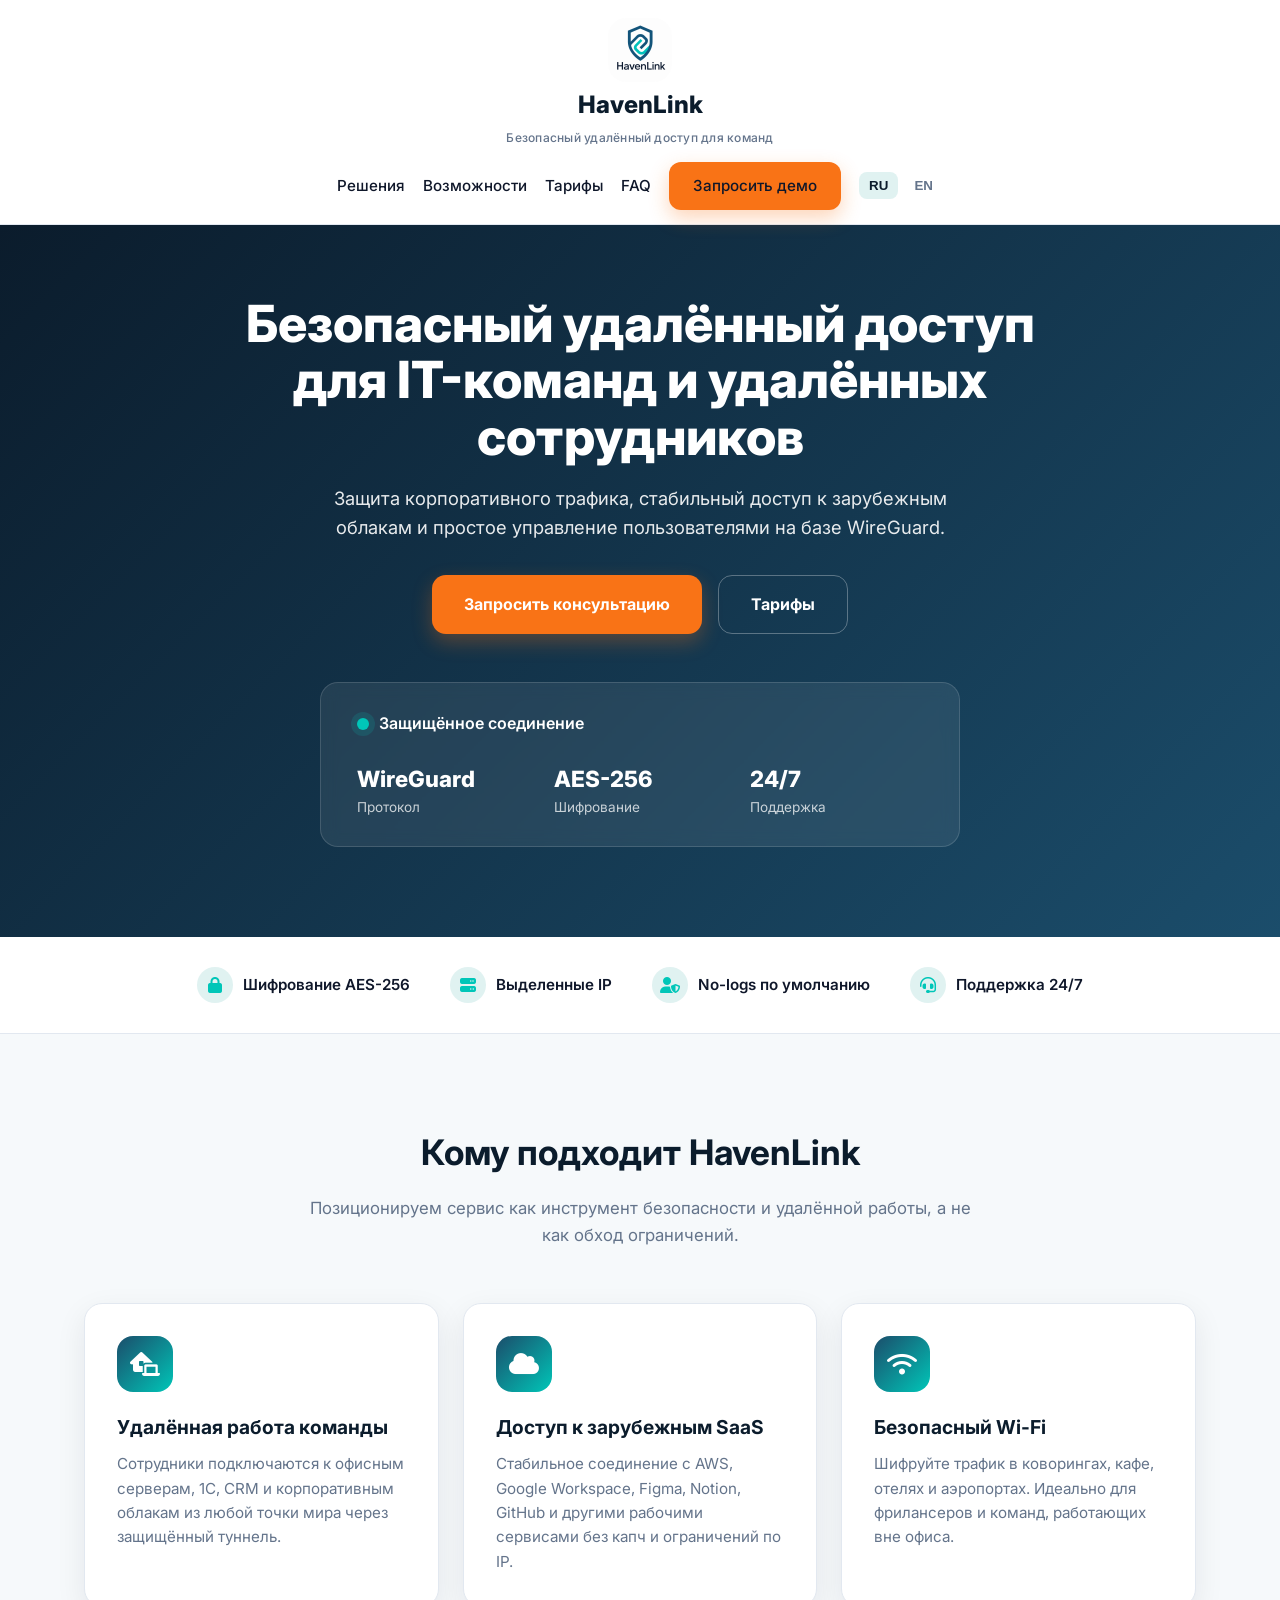
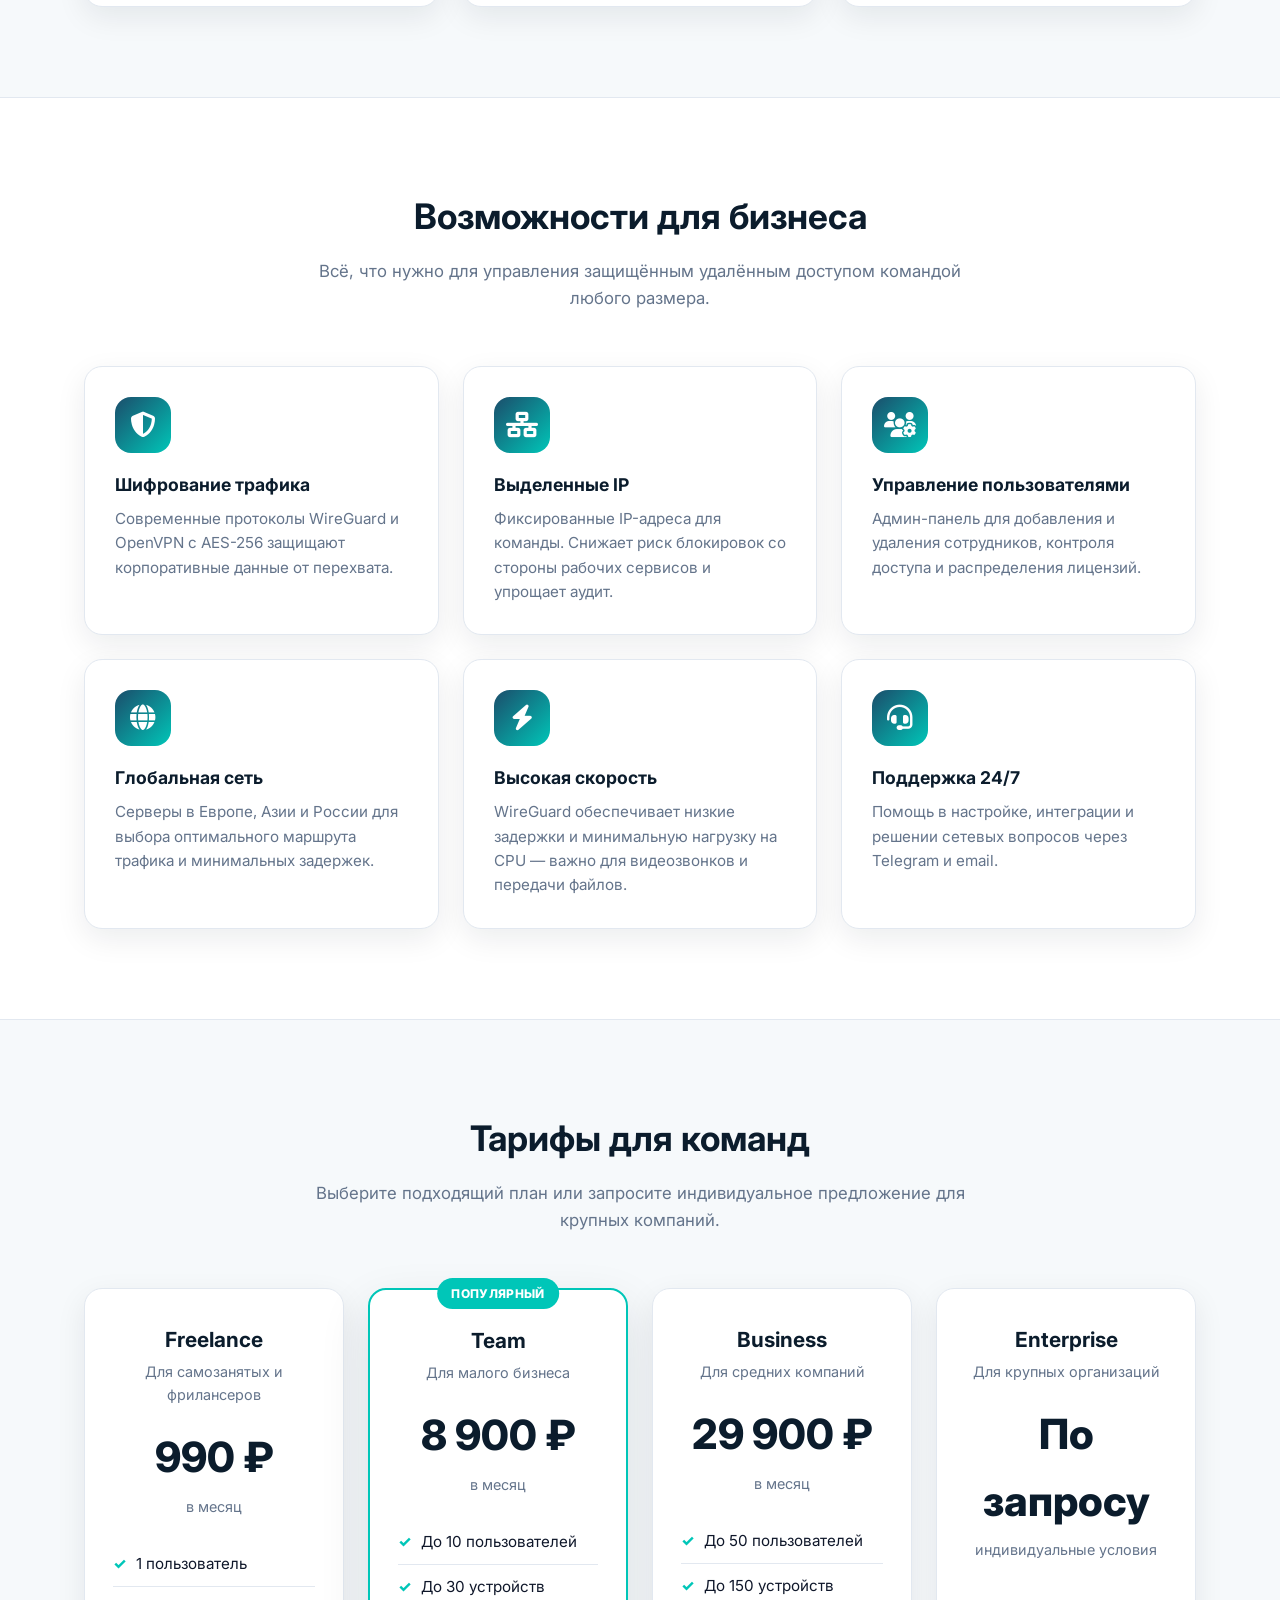
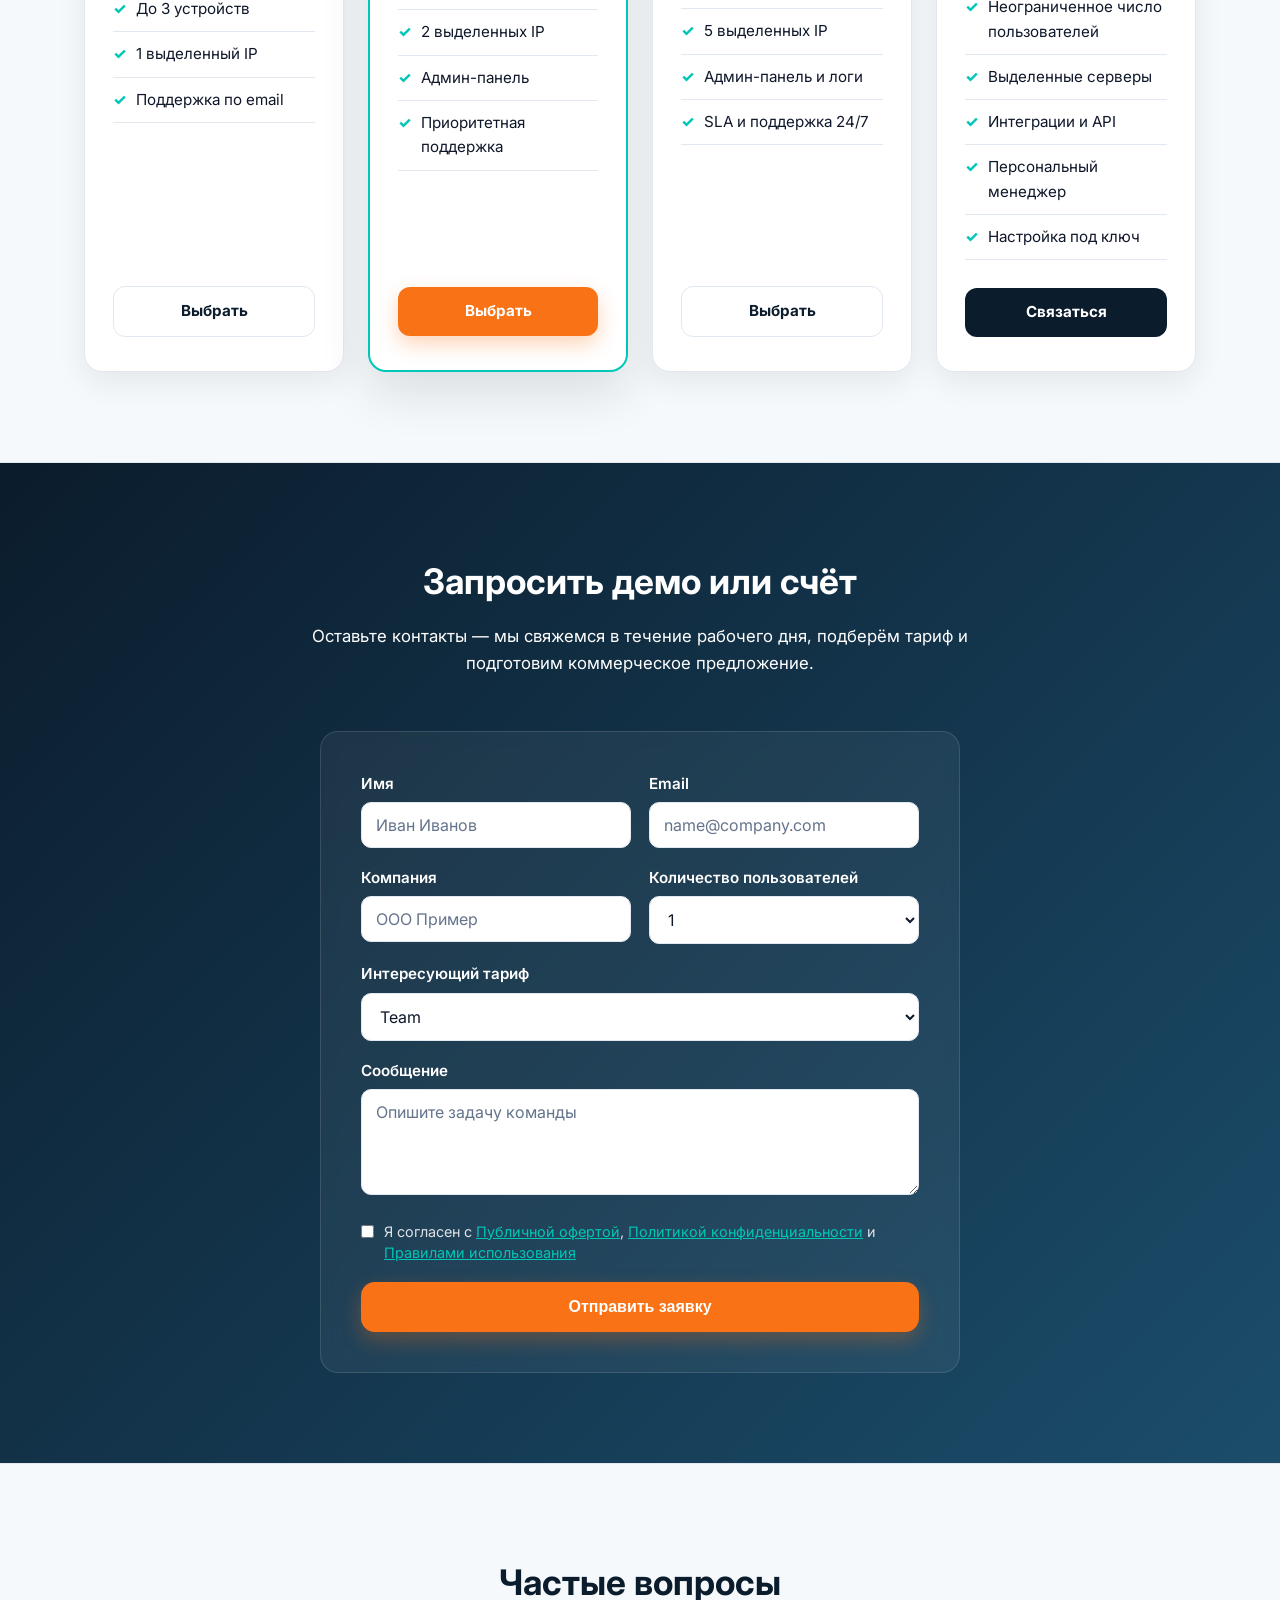
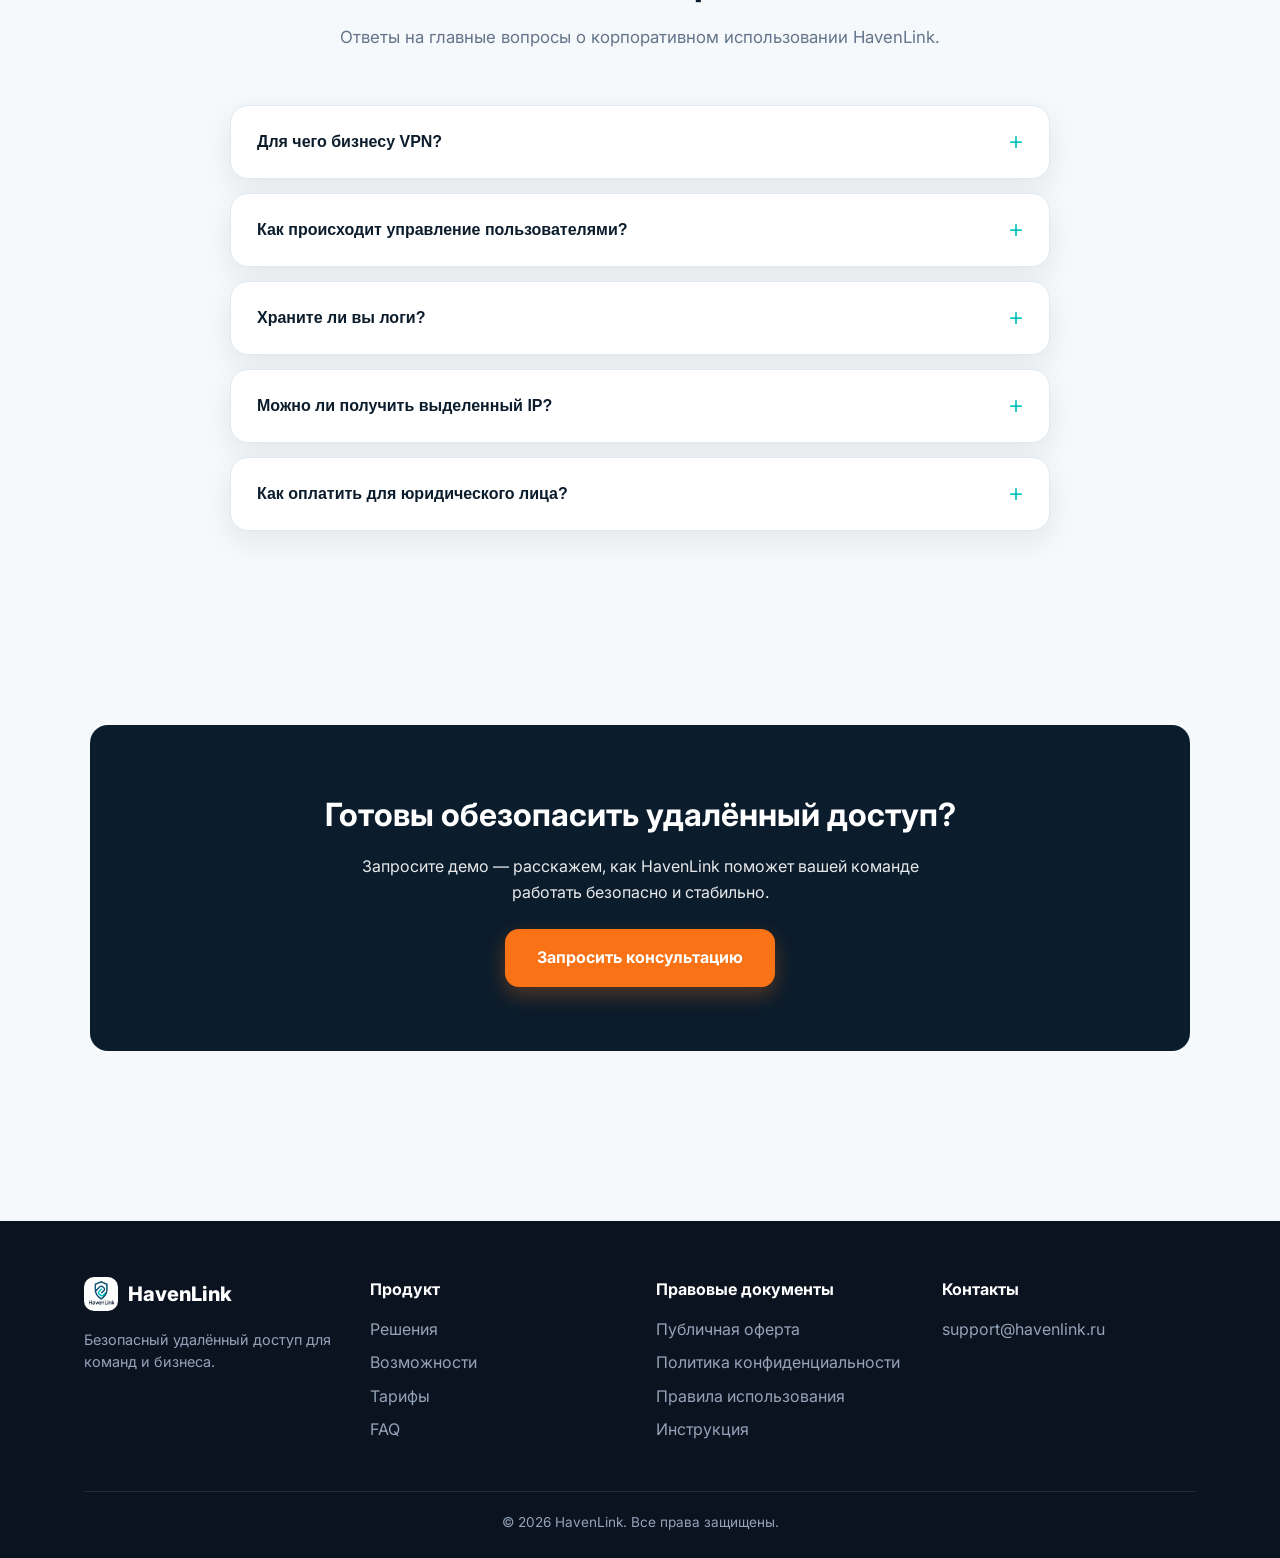
==== commit 8cb5c607: "B2B redesign: centered logo, business copy, demo form, B2B pricing, updated legal headers Co-Authore" ====
--- a/index.html
+++ b/index.html
@@ -3,24 +3,26 @@
 <head>
   <meta charset="UTF-8">
   <meta name="viewport" content="width=device-width, initial-scale=1.0">
-  <meta name="description" content="HavenLink — безопасный VPN для защиты в публичных Wi-Fi, доступа к легальному контенту и сохранения приватности.">
-  <title>HavenLink — Безопасный VPN</title>
+  <meta name="description" content="HavenLink — безопасный удалённый доступ для IT-команд, фрилансеров и удалённых сотрудников. Защита трафика, доступ к облакам, управление пользователями.">
+  <title>HavenLink — Безопасный удалённый доступ для команд</title>
+  <link rel="stylesheet" href="https://cdnjs.cloudflare.com/ajax/libs/font-awesome/6.5.0/css/all.min.css" crossorigin="anonymous" referrerpolicy="no-referrer">
   <link rel="stylesheet" href="styles.css">
   <link rel="icon" type="image/png" href="assets/logo.png">
 </head>
 <body>
   <header class="header">
     <div class="container">
-      <a href="#" class="logo">
+      <a href="index.html" class="logo logo--center">
         <img src="assets/logo.png" alt="HavenLink">
         <span>HavenLink</span>
+        <small data-i18n="tagline">Безопасный удалённый доступ для команд</small>
       </a>
       <nav class="nav">
-        <a href="#features" data-i18n="nav_features"></a>
-        <a href="#pricing" data-i18n="nav_pricing"></a>
-        <a href="#faq" data-i18n="nav_faq"></a>
-        <a href="#platforms" data-i18n="nav_download"></a>
-        <a href="#pricing" class="btn btn-primary" data-i18n="nav_cta"></a>
+        <a href="#cases" data-i18n="nav_cases">Решения</a>
+        <a href="#features" data-i18n="nav_features">Возможности</a>
+        <a href="#pricing" data-i18n="nav_pricing">Тарифы</a>
+        <a href="#faq" data-i18n="nav_faq">FAQ</a>
+        <a href="#contact" class="btn btn-primary" data-i18n="nav_cta">Запросить демо</a>
         <div class="lang-switch">
           <button class="lang-btn active" data-lang="ru">RU</button>
           <button class="lang-btn" data-lang="en">EN</button>
@@ -32,19 +34,30 @@
   <main>
     <section class="hero">
       <div class="container">
-        <div class="hero-content">
-          <h1 data-i18n="hero_title"></h1>
-          <p data-i18n="hero_subtitle"></p>
-          <div class="hero-actions">
-            <a href="#pricing" class="btn btn-primary" data-i18n="hero_cta_primary"></a>
-            <a href="#features" class="btn btn-secondary" data-i18n="hero_cta_secondary"></a>
-          </div>
-        </div>
-        <div class="hero-visual">
-          <div class="hero-card">
-            <div class="shield">🛡️</div>
-            <h3 data-i18n="hero_card_title"></h3>
-            <p data-i18n="hero_card_text"></p>
+        <h1 data-i18n="hero_title">Безопасный удалённый доступ для IT-команд и удалённых сотрудников</h1>
+        <p data-i18n="hero_subtitle">Защита корпоративного трафика, стабильный доступ к зарубежным облакам и простое управление пользователями на базе WireGuard.</p>
+        <div class="hero-actions">
+          <a href="#contact" class="btn btn-primary btn-lg" data-i18n="hero_cta_primary">Запросить консультацию</a>
+          <a href="#pricing" class="btn btn-ghost btn-lg" data-i18n="hero_cta_secondary">Тарифы</a>
+        </div>
+        <div class="hero-card">
+          <div class="status">
+            <span class="dot"></span>
+            <span data-i18n="hero_status">Защищённое соединение</span>
+          </div>
+          <div class="hero-stats">
+            <div>
+              <div class="hero-stats-value">WireGuard</div>
+              <div class="hero-stats-label" data-i18n="hero_stat_1">Протокол</div>
+            </div>
+            <div>
+              <div class="hero-stats-value">AES-256</div>
+              <div class="hero-stats-label" data-i18n="hero_stat_2">Шифрование</div>
+            </div>
+            <div>
+              <div class="hero-stats-value">24/7</div>
+              <div class="hero-stats-label" data-i18n="hero_stat_3">Поддержка</div>
+            </div>
           </div>
         </div>
       </div>
@@ -53,64 +66,77 @@
     <section class="trust">
       <div class="container">
         <div class="trust-list">
-          <div class="trust-item"><span class="icon">🚫</span><span data-i18n="trust_logs"></span></div>
-          <div class="trust-item"><span class="icon">🌍</span><span data-i18n="trust_locations"></span></div>
-          <div class="trust-item"><span class="icon">📱</span><span data-i18n="trust_devices"></span></div>
-          <div class="trust-item"><span class="icon">💬</span><span data-i18n="trust_support"></span></div>
+          <div class="trust-item"><span class="icon"><i class="fa-solid fa-lock"></i></span><span data-i18n="trust_1">Шифрование AES-256</span></div>
+          <div class="trust-item"><span class="icon"><i class="fa-solid fa-server"></i></span><span data-i18n="trust_2">Выделенные IP</span></div>
+          <div class="trust-item"><span class="icon"><i class="fa-solid fa-user-shield"></i></span><span data-i18n="trust_3">No-logs по умолчанию</span></div>
+          <div class="trust-item"><span class="icon"><i class="fa-solid fa-headset"></i></span><span data-i18n="trust_4">Поддержка 24/7</span></div>
         </div>
       </div>
     </section>
 
-    <section class="section" id="features">
+    <section class="section" id="cases">
       <div class="container">
         <div class="section-title">
-          <h2 data-i18n="features_title"></h2>
-          <p data-i18n="features_subtitle"></p>
+          <h2 data-i18n="cases_title">Кому подходит HavenLink</h2>
+          <p data-i18n="cases_subtitle">Позиционируем сервис как инструмент безопасности и удалённой работы, а не как обход ограничений.</p>
+        </div>
+        <div class="cases-grid">
+          <div class="case-card">
+            <div class="case-icon"><i class="fa-solid fa-laptop-house"></i></div>
+            <h3 data-i18n="case_1_title">Удалённая работа команды</h3>
+            <p data-i18n="case_1_text">Сотрудники подключаются к офисным серверам, 1С, CRM и корпоративным облакам из любой точки мира через защищённый туннель.</p>
+          </div>
+          <div class="case-card">
+            <div class="case-icon"><i class="fa-solid fa-cloud"></i></div>
+            <h3 data-i18n="case_2_title">Доступ к зарубежным SaaS</h3>
+            <p data-i18n="case_2_text">Стабильное соединение с AWS, Google Workspace, Figma, Notion, GitHub и другими рабочими сервисами без капч и ограничений по IP.</p>
+          </div>
+          <div class="case-card">
+            <div class="case-icon"><i class="fa-solid fa-wifi"></i></div>
+            <h3 data-i18n="case_3_title">Безопасный Wi-Fi</h3>
+            <p data-i18n="case_3_text">Шифруйте трафик в коворингах, кафе, отелях и аэропортах. Идеально для фрилансеров и команд, работающих вне офиса.</p>
+          </div>
+        </div>
+      </div>
+    </section>
+
+    <section class="section section-alt" id="features">
+      <div class="container">
+        <div class="section-title">
+          <h2 data-i18n="features_title">Возможности для бизнеса</h2>
+          <p data-i18n="features_subtitle">Всё, что нужно для управления защищённым удалённым доступом командой любого размера.</p>
         </div>
         <div class="features-grid">
           <div class="feature-card">
-            <div class="feature-icon">🔐</div>
-            <h3 data-i18n="feat_1_title"></h3>
-            <p data-i18n="feat_1_text"></p>
+            <div class="feature-icon"><i class="fa-solid fa-shield-halved"></i></div>
+            <h3 data-i18n="feat_1_title">Шифрование трафика</h3>
+            <p data-i18n="feat_1_text">Современные протоколы WireGuard и OpenVPN с AES-256 защищают корпоративные данные от перехвата.</p>
           </div>
           <div class="feature-card">
-            <div class="feature-icon">📶</div>
-            <h3 data-i18n="feat_2_title"></h3>
-            <p data-i18n="feat_2_text"></p>
+            <div class="feature-icon"><i class="fa-solid fa-network-wired"></i></div>
+            <h3 data-i18n="feat_2_title">Выделенные IP</h3>
+            <p data-i18n="feat_2_text">Фиксированные IP-адреса для команды. Снижает риск блокировок со стороны рабочих сервисов и упрощает аудит.</p>
           </div>
           <div class="feature-card">
-            <div class="feature-icon">🖥️</div>
-            <h3 data-i18n="feat_3_title"></h3>
-            <p data-i18n="feat_3_text"></p>
+            <div class="feature-icon"><i class="fa-solid fa-users-gear"></i></div>
+            <h3 data-i18n="feat_3_title">Управление пользователями</h3>
+            <p data-i18n="feat_3_text">Админ-панель для добавления и удаления сотрудников, контроля доступа и распределения лицензий.</p>
           </div>
           <div class="feature-card">
-            <div class="feature-icon">🌐</div>
-            <h3 data-i18n="feat_4_title"></h3>
-            <p data-i18n="feat_4_text"></p>
+            <div class="feature-icon"><i class="fa-solid fa-globe"></i></div>
+            <h3 data-i18n="feat_4_title">Глобальная сеть</h3>
+            <p data-i18n="feat_4_text">Серверы в Европе, Азии и России для выбора оптимального маршрута трафика и минимальных задержек.</p>
           </div>
           <div class="feature-card">
-            <div class="feature-icon">⚡</div>
-            <h3 data-i18n="feat_5_title"></h3>
-            <p data-i18n="feat_5_text"></p>
+            <div class="feature-icon"><i class="fa-solid fa-bolt"></i></div>
+            <h3 data-i18n="feat_5_title">Высокая скорость</h3>
+            <p data-i18n="feat_5_text">WireGuard обеспечивает низкие задержки и минимальную нагрузку на CPU — важно для видеозвонков и передачи файлов.</p>
           </div>
           <div class="feature-card">
-            <div class="feature-icon">🎧</div>
-            <h3 data-i18n="feat_6_title"></h3>
-            <p data-i18n="feat_6_text"></p>
-          </div>
-        </div>
-      </div>
-    </section>
-
-    <section class="section platforms" id="platforms">
-      <div class="container">
-        <div class="section-title">
-          <h2 data-i18n="platforms_title"></h2>
-          <p data-i18n="platforms_subtitle"></p>
-        </div>
-        <div class="platforms-grid" style="grid-template-columns: repeat(2, minmax(180px, 1fr)); justify-items: center;">
-          <div class="platform-item"><div class="icon"><img src="assets/android.svg" alt="Android" style="width:40px;height:40px;"></div><span data-i18n="platform_android"></span></div>
-          <div class="platform-item"><div class="icon"><img src="assets/windows.svg" alt="Windows" style="width:40px;height:40px;"></div><span data-i18n="platform_windows"></span></div>
+            <div class="feature-icon"><i class="fa-solid fa-headset"></i></div>
+            <h3 data-i18n="feat_6_title">Поддержка 24/7</h3>
+            <p data-i18n="feat_6_text">Помощь в настройке, интеграции и решении сетевых вопросов через Telegram и email.</p>
+          </div>
         </div>
       </div>
     </section>
@@ -118,100 +144,158 @@
     <section class="section" id="pricing">
       <div class="container">
         <div class="section-title">
-          <h2 data-i18n="pricing_title"></h2>
-          <p data-i18n="pricing_subtitle"></p>
+          <h2 data-i18n="pricing_title">Тарифы для команд</h2>
+          <p data-i18n="pricing_subtitle">Выберите подходящий план или запросите индивидуальное предложение для крупных компаний.</p>
         </div>
         <div class="pricing-grid">
           <div class="pricing-card">
-            <h3 data-i18n="price_1_name"></h3>
-            <div class="price" data-i18n="price_1_price"></div>
-            <div class="price-note" data-i18n="price_1_note"></div>
+            <h3 data-i18n="price_1_name">Freelance</h3>
+            <div class="subtitle" data-i18n="price_1_subtitle">Для самозанятых и фрилансеров</div>
+            <div class="price" data-i18n="price_1_price">990 ₽</div>
+            <div class="price-period" data-i18n="price_1_period">в месяц</div>
             <ul>
-              <li data-i18n="price_1_feat1"></li>
-              <li data-i18n="price_1_feat2"></li>
-              <li data-i18n="price_1_feat3"></li>
+              <li data-i18n="price_1_feat1">1 пользователь</li>
+              <li data-i18n="price_1_feat2">До 3 устройств</li>
+              <li data-i18n="price_1_feat3">1 выделенный IP</li>
+              <li data-i18n="price_1_feat4">Поддержка по email</li>
             </ul>
-            <a href="checkout.html?plan=monthly" class="btn btn-secondary" data-i18n="hero_cta_primary"></a>
+            <a href="#contact" class="btn btn-secondary" data-i18n="price_cta_choose" data-plan="freelance">Выбрать</a>
           </div>
           <div class="pricing-card featured">
-            <div class="badge" data-i18n="price_badge"></div>
-            <h3 data-i18n="price_2_name"></h3>
-            <div class="price" data-i18n="price_2_price"></div>
-            <div class="price-note" data-i18n="price_2_note"></div>
+            <div class="badge" data-i18n="price_badge">Популярный</div>
+            <h3 data-i18n="price_2_name">Team</h3>
+            <div class="subtitle" data-i18n="price_2_subtitle">Для малого бизнеса</div>
+            <div class="price" data-i18n="price_2_price">8 900 ₽</div>
+            <div class="price-period" data-i18n="price_2_period">в месяц</div>
             <ul>
-              <li data-i18n="price_2_feat1"></li>
-              <li data-i18n="price_2_feat2"></li>
-              <li data-i18n="price_2_feat3"></li>
+              <li data-i18n="price_2_feat1">До 10 пользователей</li>
+              <li data-i18n="price_2_feat2">До 30 устройств</li>
+              <li data-i18n="price_2_feat3">2 выделенных IP</li>
+              <li data-i18n="price_2_feat4">Админ-панель</li>
+              <li data-i18n="price_2_feat5">Приоритетная поддержка</li>
             </ul>
-            <a href="checkout.html?plan=halfyear" class="btn btn-primary" data-i18n="hero_cta_primary"></a>
+            <a href="#contact" class="btn btn-primary" data-i18n="price_cta_choose" data-plan="team">Выбрать</a>
           </div>
           <div class="pricing-card">
-            <h3 data-i18n="price_3_name"></h3>
-            <div class="price" data-i18n="price_3_price"></div>
-            <div class="price-note" data-i18n="price_3_note"></div>
+            <h3 data-i18n="price_3_name">Business</h3>
+            <div class="subtitle" data-i18n="price_3_subtitle">Для средних компаний</div>
+            <div class="price" data-i18n="price_3_price">29 900 ₽</div>
+            <div class="price-period" data-i18n="price_3_period">в месяц</div>
             <ul>
-              <li data-i18n="price_3_feat1"></li>
-              <li data-i18n="price_3_feat2"></li>
-              <li data-i18n="price_3_feat3"></li>
+              <li data-i18n="price_3_feat1">До 50 пользователей</li>
+              <li data-i18n="price_3_feat2">До 150 устройств</li>
+              <li data-i18n="price_3_feat3">5 выделенных IP</li>
+              <li data-i18n="price_3_feat4">Админ-панель и логи</li>
+              <li data-i18n="price_3_feat5">SLA и поддержка 24/7</li>
             </ul>
-            <a href="checkout.html?plan=yearly" class="btn btn-secondary" data-i18n="hero_cta_primary"></a>
+            <a href="#contact" class="btn btn-secondary" data-i18n="price_cta_choose" data-plan="business">Выбрать</a>
+          </div>
+          <div class="pricing-card">
+            <h3 data-i18n="price_4_name">Enterprise</h3>
+            <div class="subtitle" data-i18n="price_4_subtitle">Для крупных организаций</div>
+            <div class="price" data-i18n="price_4_price">По запросу</div>
+            <div class="price-period" data-i18n="price_4_period">индивидуальные условия</div>
+            <ul>
+              <li data-i18n="price_4_feat1">Неограниченное число пользователей</li>
+              <li data-i18n="price_4_feat2">Выделенные серверы</li>
+              <li data-i18n="price_4_feat3">Интеграции и API</li>
+              <li data-i18n="price_4_feat4">Персональный менеджер</li>
+              <li data-i18n="price_4_feat5">Настройка под ключ</li>
+            </ul>
+            <a href="#contact" class="btn btn-dark" data-i18n="price_cta_contact" data-plan="enterprise">Связаться</a>
           </div>
         </div>
       </div>
     </section>
 
-    <section class="section">
+    <section class="section section-alt contact" id="contact">
       <div class="container">
         <div class="section-title">
-          <h2 data-i18n="how_title"></h2>
-          <p data-i18n="how_subtitle"></p>
-        </div>
-        <div class="steps">
-          <div class="step">
-            <div class="step-number">1</div>
-            <h3 data-i18n="step_1_title"></h3>
-            <p data-i18n="step_1_text"></p>
-          </div>
-          <div class="step">
-            <div class="step-number">2</div>
-            <h3 data-i18n="step_2_title"></h3>
-            <p data-i18n="step_2_text"></p>
-          </div>
-          <div class="step">
-            <div class="step-number">3</div>
-            <h3 data-i18n="step_3_title"></h3>
-            <p data-i18n="step_3_text"></p>
-          </div>
-        </div>
+          <h2 data-i18n="contact_title">Запросить демо или счёт</h2>
+          <p data-i18n="contact_subtitle">Оставьте контакты — мы свяжемся в течение рабочего дня, подберём тариф и подготовим коммерческое предложение.</p>
+        </div>
+        <form class="demo-form" id="demo-form">
+          <div class="form-row">
+            <div class="form-group">
+              <label for="name" data-i18n="contact_name_label">Имя</label>
+              <input type="text" id="name" name="name" required placeholder="Иван Иванов">
+            </div>
+            <div class="form-group">
+              <label for="email" data-i18n="contact_email_label">Email</label>
+              <input type="email" id="email" name="email" required placeholder="name@company.com">
+            </div>
+          </div>
+          <div class="form-row">
+            <div class="form-group">
+              <label for="company" data-i18n="contact_company_label">Компания</label>
+              <input type="text" id="company" name="company" placeholder="ООО Пример">
+            </div>
+            <div class="form-group">
+              <label for="users" data-i18n="contact_users_label">Количество пользователей</label>
+              <select id="users" name="users">
+                <option value="1" data-i18n="contact_users_1">1</option>
+                <option value="2-10" data-i18n="contact_users_2_10">2–10</option>
+                <option value="11-50" data-i18n="contact_users_11_50">11–50</option>
+                <option value="50+" data-i18n="contact_users_50">50+</option>
+              </select>
+            </div>
+          </div>
+          <div class="form-group">
+            <label for="plan" data-i18n="contact_plan_label">Интересующий тариф</label>
+            <select id="plan" name="plan">
+              <option value="freelance" data-i18n="price_1_name">Freelance</option>
+              <option value="team" data-i18n="price_2_name" selected>Team</option>
+              <option value="business" data-i18n="price_3_name">Business</option>
+              <option value="enterprise" data-i18n="price_4_name">Enterprise</option>
+            </select>
+          </div>
+          <div class="form-group">
+            <label for="message" data-i18n="contact_message_label">Сообщение</label>
+            <textarea id="message" name="message" rows="4" placeholder="Опишите задачу команды"></textarea>
+          </div>
+          <div class="form-group checkbox">
+            <input type="checkbox" id="consent" name="consent" required>
+            <label for="consent">
+              <span data-i18n="contact_consent_prefix">Я согласен с</span>
+              <a href="oferta.html" target="_blank" data-i18n="contact_consent_oferta">Публичной офертой</a>,
+              <a href="privacy.html" target="_blank" data-i18n="contact_consent_privacy">Политикой конфиденциальности</a>
+              <span data-i18n="contact_consent_and">и</span>
+              <a href="terms.html" target="_blank" data-i18n="contact_consent_terms">Правилами использования</a>
+            </label>
+          </div>
+          <button type="submit" class="btn btn-primary btn-lg" style="width:100%" data-i18n="contact_submit">Отправить заявку</button>
+          <div class="error-message" id="error"></div>
+          <div class="success-message" id="success"></div>
+        </form>
       </div>
     </section>
 
     <section class="section" id="faq">
       <div class="container">
         <div class="section-title">
-          <h2 data-i18n="faq_title"></h2>
-          <p data-i18n="faq_subtitle"></p>
+          <h2 data-i18n="faq_title">Частые вопросы</h2>
+          <p data-i18n="faq_subtitle">Ответы на главные вопросы о корпоративном использовании HavenLink.</p>
         </div>
         <div class="faq-list">
           <div class="faq-item">
-            <button class="faq-question" data-i18n="faq_q1"></button>
-            <div class="faq-answer"><p data-i18n="faq_a1"></p></div>
+            <button class="faq-question" data-i18n="faq_q1">Для чего бизнесу VPN?</button>
+            <div class="faq-answer"><p data-i18n="faq_a1">VPN защищает корпоративный трафик при удалённой работе, шифрует соединение в публичных Wi-Fi и помогает стабильно подключаться к зарубежным рабочим сервисам.</p></div>
           </div>
           <div class="faq-item">
-            <button class="faq-question" data-i18n="faq_q2"></button>
-            <div class="faq-answer"><p data-i18n="faq_a2"></p></div>
+            <button class="faq-question" data-i18n="faq_q2">Как происходит управление пользователями?</button>
+            <div class="faq-answer"><p data-i18n="faq_a2">Администратор компании добавляет сотрудников в личном кабинете, назначает серверы и получает статистику подключений. Каждый сотрудник входит в приложение по своему логину и паролю.</p></div>
           </div>
           <div class="faq-item">
-            <button class="faq-question" data-i18n="faq_q3"></button>
-            <div class="faq-answer"><p data-i18n="faq_a3"></p></div>
+            <button class="faq-question" data-i18n="faq_q3">Храните ли вы логи?</button>
+            <div class="faq-answer"><p data-i18n="faq_a3">По умолчанию мы не сохраняем содержимое трафика и историю посещений. Для корпоративных клиентов по запросу доступны технические логи подключений в рамках compliance.</p></div>
           </div>
           <div class="faq-item">
-            <button class="faq-question" data-i18n="faq_q4"></button>
-            <div class="faq-answer"><p data-i18n="faq_a4"></p></div>
+            <button class="faq-question" data-i18n="faq_q4">Можно ли получить выделенный IP?</button>
+            <div class="faq-answer"><p data-i18n="faq_a4">Да. Тарифы Team, Business и Enterprise включают выделенные IP-адреса, которые удобны для доступа к рабочим сервисам и исключения общих VPN-адресов.</p></div>
           </div>
           <div class="faq-item">
-            <button class="faq-question" data-i18n="faq_q5"></button>
-            <div class="faq-answer"><p data-i18n="faq_a5"></p></div>
+            <button class="faq-question" data-i18n="faq_q5">Как оплатить для юридического лица?</button>
+            <div class="faq-answer"><p data-i18n="faq_a5">Мы выставляем счёт и подписываем договор с юрлицом или ИП. Возможна оплата по реквизитам, а также онлайн-оплата картой и СБП через CloudPayments.</p></div>
           </div>
         </div>
       </div>
@@ -220,9 +304,9 @@
     <section class="section">
       <div class="container">
         <div class="cta">
-          <h2 data-i18n="cta_title"></h2>
-          <p data-i18n="cta_subtitle"></p>
-          <a href="#pricing" class="btn btn-primary" data-i18n="cta_button"></a>
+          <h2 data-i18n="cta_title">Готовы обезопасить удалённый доступ?</h2>
+          <p data-i18n="cta_subtitle">Запросите демо — расскажем, как HavenLink поможет вашей команде работать безопасно и стабильно.</p>
+          <a href="#contact" class="btn btn-primary btn-lg" data-i18n="cta_button">Запросить консультацию</a>
         </div>
       </div>
     </section>
@@ -232,38 +316,39 @@
     <div class="container">
       <div class="footer-grid">
         <div class="footer-col">
-          <a href="#" class="logo">
-            <img src="assets/logo.png" alt="HavenLink" style="height: 28px;">
+          <a href="index.html" class="logo">
+            <img src="assets/logo.png" alt="HavenLink" style="height: 34px;">
             <span style="color:#fff">HavenLink</span>
           </a>
+          <p style="margin-top: 12px; color: #94a3b8; font-size: 0.9rem; line-height: 1.5;" data-i18n="footer_about">Безопасный удалённый доступ для команд и бизнеса.</p>
         </div>
         <div class="footer-col">
-          <h4 data-i18n="footer_product"></h4>
+          <h4 data-i18n="footer_product">Продукт</h4>
           <ul>
-            <li><a href="#features" data-i18n="footer_link_features"></a></li>
-            <li><a href="#pricing" data-i18n="footer_link_pricing"></a></li>
-            <li><a href="#faq" data-i18n="footer_link_faq"></a></li>
-            <li><a href="#platforms" data-i18n="footer_link_download"></a></li>
+            <li><a href="#cases" data-i18n="footer_link_cases">Решения</a></li>
+            <li><a href="#features" data-i18n="footer_link_features">Возможности</a></li>
+            <li><a href="#pricing" data-i18n="footer_link_pricing">Тарифы</a></li>
+            <li><a href="#faq" data-i18n="footer_link_faq">FAQ</a></li>
           </ul>
         </div>
         <div class="footer-col">
-          <h4 data-i18n="footer_legal"></h4>
+          <h4 data-i18n="footer_legal">Правовые документы</h4>
           <ul>
-            <li><a href="oferta.html" data-i18n="footer_link_oferta"></a></li>
-            <li><a href="privacy.html" data-i18n="footer_link_privacy"></a></li>
-            <li><a href="terms.html" data-i18n="footer_link_terms"></a></li>
-            <li><a href="instructions.html" data-i18n="footer_link_instructions"></a></li>
+            <li><a href="oferta.html" data-i18n="footer_link_oferta">Публичная оферта</a></li>
+            <li><a href="privacy.html" data-i18n="footer_link_privacy">Политика конфиденциальности</a></li>
+            <li><a href="terms.html" data-i18n="footer_link_terms">Правила использования</a></li>
+            <li><a href="instructions.html" data-i18n="footer_link_instructions">Инструкция</a></li>
           </ul>
         </div>
         <div class="footer-col">
-          <h4 data-i18n="footer_contact"></h4>
+          <h4 data-i18n="footer_contact">Контакты</h4>
           <ul>
-            <li><a href="mailto:support@havenlink.ru" data-i18n="footer_email"></a></li>
+            <li><a href="mailto:support@havenlink.ru" data-i18n="footer_email">support@havenlink.ru</a></li>
           </ul>
         </div>
       </div>
       <div class="footer-bottom">
-        <p data-i18n="footer_copy"></p>
+        <p data-i18n="footer_copy">© 2026 HavenLink. Все права защищены.</p>
       </div>
     </div>
   </footer>
@@ -271,192 +356,282 @@
   <script>
     const i18n = {
       ru: {
-        nav_features: "Возможности",
-        nav_pricing: "Тарифы",
-        nav_faq: "FAQ",
-        nav_download: "Скачать",
-        nav_cta: "Начать",
-        hero_title: "Интернет без границ и угроз",
-        hero_subtitle: "Защитите соединение в публичных Wi-Fi, получите доступ к легальному контенту и сохраните приватность.",
-        hero_cta_primary: "Начать сейчас",
-        hero_cta_secondary: "Узнать больше",
-        hero_card_title: "Защита включена",
-        hero_card_text: "Шифрование трафика на всех устройствах",
-        trust_logs: "Без логов",
-        trust_locations: "50+ локаций",
-        trust_devices: "До 5 устройств",
-        trust_support: "Поддержка 24/7",
-        features_title: "Почему HavenLink",
-        features_subtitle: "Простой и надёжный способ оставаться в безопасности в сети",
-        feat_1_title: "Шифрование трафика",
-        feat_1_text: "Современные протоколы WireGuard и OpenVPN защищают ваши данные от перехвата.",
-        feat_2_title: "Безопасный Wi-Fi",
-        feat_2_text: "Подключайтесь к открытым сетям в кафе, аэропортах и отелях без риска.",
-        feat_3_title: "5 устройств одновременно",
-        feat_3_text: "Одна подписка на смартфон, планшет, ноутбук и компьютер семьи.",
-        feat_4_title: "Глобальная сеть",
-        feat_4_text: "Быстрые серверы в десятках стран для доступа к легальному контенту.",
-        feat_5_title: "Kill Switch",
-        feat_5_text: "Автоматическая блокировка интернета при разрыве VPN-соединения.",
-        feat_6_title: "Поддержка 24/7",
-        feat_6_text: "Помощь через Telegram и email в любое время.",
-        pricing_title: "Простые тарифы",
-        pricing_subtitle: "Выберите удобный срок и начните пользоваться сразу",
-        price_1_name: "1 месяц",
-        price_1_price: "390 ₽",
-        price_1_note: "или $4.49",
-        price_1_feat1: "Все серверы",
-        price_1_feat2: "5 устройств",
-        price_1_feat3: "Поддержка 24/7",
-        price_2_name: "6 месяцев",
-        price_2_price: "1 990 ₽",
-        price_2_note: "или $22.90",
-        price_2_feat1: "Все серверы",
-        price_2_feat2: "5 устройств",
-        price_2_feat3: "Экономия 20%",
-        price_3_name: "12 месяцев",
-        price_3_price: "3 990 ₽",
-        price_3_note: "или $45.90",
-        price_3_feat1: "Все серверы",
-        price_3_feat2: "5 устройств",
-        price_3_feat3: "Лучшая цена",
-        price_badge: "Выгодно",
-        platforms_title: "Всегда под рукой",
-        platforms_subtitle: "Приложения для Android и Windows",
-        platform_android: "Android",
-        platform_windows: "Windows",
-        how_title: "Как начать",
-        how_subtitle: "Три простых шага",
-        step_1_title: "Выберите тариф",
-        step_1_text: "Оплатите подписку удобным способом.",
-        step_2_title: "Установите приложение",
-        step_2_text: "Скачайте HavenLink на свой телефон или компьютер.",
-        step_3_title: "Подключитесь",
-        step_3_text: "Нажмите одну кнопку и пользуйтесь интернетом безопасно.",
-        faq_title: "Частые вопросы",
-        faq_subtitle: "Ответы на главные вопросы о HavenLink",
-        faq_q1: "Что такое VPN и зачем он нужен?",
-        faq_a1: "VPN шифрует интернет-соединение и скрывает ваш IP-адрес. Это помогает защитить данные в открытых Wi-Fi и получить доступ к легальным сервисам с ограничениями по региону.",
-        faq_q2: "Законно ли использовать VPN?",
-        faq_a2: "В большинстве стран VPN разрешён для легальных целей: защита приватности, безопасность в публичных сетях, удалённая работа. Мы не поддерживаем использование VPN для противоправных действий.",
-        faq_q3: "Сколько устройств можно подключить?",
-        faq_a3: "Одна подписка HavenLink работает на 5 устройствах одновременно.",
-        faq_q4: "Храните ли вы логи?",
-        faq_a4: "HavenLink придерживается политики no-logs. Мы не фиксируем активность пользователей и историю посещений.",
-        faq_q5: "Как оплатить из России?",
-        faq_a5: "Доступны оплата картой РФ, ЮKassa, CloudPayments, а также покупка через RuStore после публикации приложения.",
-        cta_title: "Готовы к безопасному интернету?",
-        cta_subtitle: "Подключите HavenLink и защитите свои данные уже сегодня.",
-        cta_button: "Выбрать тариф",
-        footer_product: "Продукт",
-        footer_legal: "Правовые документы",
-        footer_contact: "Контакты",
-        footer_link_features: "Возможности",
-        footer_link_pricing: "Тарифы",
-        footer_link_faq: "FAQ",
-        footer_link_download: "Скачать",
-        footer_link_oferta: "Публичная оферта",
-        footer_link_privacy: "Политика конфиденциальности",
-        footer_link_terms: "Правила использования",
-        footer_link_instructions: "Инструкция",
-        footer_email: "support@havenlink.ru",
-        footer_copy: "© 2026 HavenLink. Все права защищены.",
+        tagline: 'Безопасный удалённый доступ для команд',
+        nav_cases: 'Решения',
+        nav_features: 'Возможности',
+        nav_pricing: 'Тарифы',
+        nav_faq: 'FAQ',
+        nav_cta: 'Запросить демо',
+        hero_title: 'Безопасный удалённый доступ для IT-команд и удалённых сотрудников',
+        hero_subtitle: 'Защита корпоративного трафика, стабильный доступ к зарубежным облакам и простое управление пользователями на базе WireGuard.',
+        hero_cta_primary: 'Запросить консультацию',
+        hero_cta_secondary: 'Тарифы',
+        hero_status: 'Защищённое соединение',
+        hero_stat_1: 'Протокол',
+        hero_stat_2: 'Шифрование',
+        hero_stat_3: 'Поддержка',
+        trust_1: 'Шифрование AES-256',
+        trust_2: 'Выделенные IP',
+        trust_3: 'No-logs по умолчанию',
+        trust_4: 'Поддержка 24/7',
+        cases_title: 'Кому подходит HavenLink',
+        cases_subtitle: 'Позиционируем сервис как инструмент безопасности и удалённой работы, а не как обход ограничений.',
+        case_1_title: 'Удалённая работа команды',
+        case_1_text: 'Сотрудники подключаются к офисным серверам, 1С, CRM и корпоративным облакам из любой точки мира через защищённый туннель.',
+        case_2_title: 'Доступ к зарубежным SaaS',
+        case_2_text: 'Стабильное соединение с AWS, Google Workspace, Figma, Notion, GitHub и другими рабочими сервисами без капч и ограничений по IP.',
+        case_3_title: 'Безопасный Wi-Fi',
+        case_3_text: 'Шифруйте трафик в коворингах, кафе, отелях и аэропортах. Идеально для фрилансеров и команд, работающих вне офиса.',
+        features_title: 'Возможности для бизнеса',
+        features_subtitle: 'Всё, что нужно для управления защищённым удалённым доступом командой любого размера.',
+        feat_1_title: 'Шифрование трафика',
+        feat_1_text: 'Современные протоколы WireGuard и OpenVPN с AES-256 защищают корпоративные данные от перехвата.',
+        feat_2_title: 'Выделенные IP',
+        feat_2_text: 'Фиксированные IP-адреса для команды. Снижает риск блокировок со стороны рабочих сервисов и упрощает аудит.',
+        feat_3_title: 'Управление пользователями',
+        feat_3_text: 'Админ-панель для добавления и удаления сотрудников, контроля доступа и распределения лицензий.',
+        feat_4_title: 'Глобальная сеть',
+        feat_4_text: 'Серверы в Европе, Азии и России для выбора оптимального маршрута трафика и минимальных задержек.',
+        feat_5_title: 'Высокая скорость',
+        feat_5_text: 'WireGuard обеспечивает низкие задержки и минимальную нагрузку на CPU — важно для видеозвонков и передачи файлов.',
+        feat_6_title: 'Поддержка 24/7',
+        feat_6_text: 'Помощь в настройке, интеграции и решении сетевых вопросов через Telegram и email.',
+        pricing_title: 'Тарифы для команд',
+        pricing_subtitle: 'Выберите подходящий план или запросите индивидуальное предложение для крупных компаний.',
+        price_1_name: 'Freelance',
+        price_1_subtitle: 'Для самозанятых и фрилансеров',
+        price_1_price: '990 ₽',
+        price_1_period: 'в месяц',
+        price_1_feat1: '1 пользователь',
+        price_1_feat2: 'До 3 устройств',
+        price_1_feat3: '1 выделенный IP',
+        price_1_feat4: 'Поддержка по email',
+        price_2_name: 'Team',
+        price_2_subtitle: 'Для малого бизнеса',
+        price_2_price: '8 900 ₽',
+        price_2_period: 'в месяц',
+        price_2_feat1: 'До 10 пользователей',
+        price_2_feat2: 'До 30 устройств',
+        price_2_feat3: '2 выделенных IP',
+        price_2_feat4: 'Админ-панель',
+        price_2_feat5: 'Приоритетная поддержка',
+        price_badge: 'Популярный',
+        price_3_name: 'Business',
+        price_3_subtitle: 'Для средних компаний',
+        price_3_price: '29 900 ₽',
+        price_3_period: 'в месяц',
+        price_3_feat1: 'До 50 пользователей',
+        price_3_feat2: 'До 150 устройств',
+        price_3_feat3: '5 выделенных IP',
+        price_3_feat4: 'Админ-панель и логи',
+        price_3_feat5: 'SLA и поддержка 24/7',
+        price_4_name: 'Enterprise',
+        price_4_subtitle: 'Для крупных организаций',
+        price_4_price: 'По запросу',
+        price_4_period: 'индивидуальные условия',
+        price_4_feat1: 'Неограниченное число пользователей',
+        price_4_feat2: 'Выделенные серверы',
+        price_4_feat3: 'Интеграции и API',
+        price_4_feat4: 'Персональный менеджер',
+        price_4_feat5: 'Настройка под ключ',
+        price_cta_choose: 'Выбрать',
+        price_cta_contact: 'Связаться',
+        contact_title: 'Запросить демо или счёт',
+        contact_subtitle: 'Оставьте контакты — мы свяжемся в течение рабочего дня, подберём тариф и подготовим коммерческое предложение.',
+        contact_name_label: 'Имя',
+        contact_email_label: 'Email',
+        contact_company_label: 'Компания',
+        contact_users_label: 'Количество пользователей',
+        contact_users_1: '1',
+        contact_users_2_10: '2–10',
+        contact_users_11_50: '11–50',
+        contact_users_50: '50+',
+        contact_plan_label: 'Интересующий тариф',
+        contact_message_label: 'Сообщение',
+        contact_consent_prefix: 'Я согласен с',
+        contact_consent_oferta: 'Публичной офертой',
+        contact_consent_and: 'и',
+        contact_consent_privacy: 'Политикой конфиденциальности',
+        contact_consent_terms: 'Правилами использования',
+        contact_consent_error: 'Необходимо согласие с офертой и политикой конфиденциальности',
+        contact_submit: 'Отправить заявку',
+        contact_success: 'Спасибо! Заявка отправлена — мы свяжемся с вами в ближайшее время.',
+        contact_error: 'Не удалось отправить заявку. Попробуйте позже или напишите на support@havenlink.ru.',
+        faq_title: 'Частые вопросы',
+        faq_subtitle: 'Ответы на главные вопросы о корпоративном использовании HavenLink.',
+        faq_q1: 'Для чего бизнесу VPN?',
+        faq_a1: 'VPN защищает корпоративный трафик при удалённой работе, шифрует соединение в публичных Wi-Fi и помогает стабильно подключаться к зарубежным рабочим сервисам.',
+        faq_q2: 'Как происходит управление пользователями?',
+        faq_a2: 'Администратор компании добавляет сотрудников в личном кабинете, назначает серверы и получает статистику подключений. Каждый сотрудник входит в приложение по своему логину и паролю.',
+        faq_q3: 'Храните ли вы логи?',
+        faq_a3: 'По умолчанию мы не сохраняем содержимое трафика и историю посещений. Для корпоративных клиентов по запросу доступны технические логи подключений в рамках compliance.',
+        faq_q4: 'Можно ли получить выделенный IP?',
+        faq_a4: 'Да. Тарифы Team, Business и Enterprise включают выделенные IP-адреса, которые удобны для доступа к рабочим сервисам и исключения общих VPN-адресов.',
+        faq_q5: 'Как оплатить для юридического лица?',
+        faq_a5: 'Мы выставляем счёт и подписываем договор с юрлицом или ИП. Возможна оплата по реквизитам, а также онлайн-оплата картой и СБП через CloudPayments.',
+        cta_title: 'Готовы обезопасить удалённый доступ?',
+        cta_subtitle: 'Запросите демо — расскажем, как HavenLink поможет вашей команде работать безопасно и стабильно.',
+        cta_button: 'Запросить консультацию',
+        footer_about: 'Безопасный удалённый доступ для команд и бизнеса.',
+        footer_product: 'Продукт',
+        footer_legal: 'Правовые документы',
+        footer_contact: 'Контакты',
+        footer_link_cases: 'Решения',
+        footer_link_features: 'Возможности',
+        footer_link_pricing: 'Тарифы',
+        footer_link_faq: 'FAQ',
+        footer_link_oferta: 'Публичная оферта',
+        footer_link_privacy: 'Политика конфиденциальности',
+        footer_link_terms: 'Правила использования',
+        footer_link_instructions: 'Инструкция',
+        footer_email: 'support@havenlink.ru',
+        footer_copy: '© 2026 HavenLink. Все права защищены.',
       },
       en: {
-        nav_features: "Features",
-        nav_pricing: "Pricing",
-        nav_faq: "FAQ",
-        nav_download: "Download",
-        nav_cta: "Get Started",
-        hero_title: "The internet without borders or threats",
-        hero_subtitle: "Protect your connection on public Wi-Fi, access legal content, and keep your privacy online.",
-        hero_cta_primary: "Get Started",
-        hero_cta_secondary: "Learn More",
-        hero_card_title: "Protection On",
-        hero_card_text: "Encrypted traffic across all your devices",
-        trust_logs: "No logs",
-        trust_locations: "50+ locations",
-        trust_devices: "Up to 5 devices",
-        trust_support: "24/7 support",
-        features_title: "Why HavenLink",
-        features_subtitle: "A simple and reliable way to stay safe online",
-        feat_1_title: "Traffic Encryption",
-        feat_1_text: "Modern WireGuard and OpenVPN protocols protect your data from interception.",
-        feat_2_title: "Safe Wi-Fi",
-        feat_2_text: "Connect to open networks in cafes, airports, and hotels without risk.",
-        feat_3_title: "5 Devices at Once",
-        feat_3_text: "One subscription covers your phone, tablet, laptop, and family computer.",
-        feat_4_title: "Global Network",
-        feat_4_text: "Fast servers in dozens of countries for accessing legal content.",
-        feat_5_title: "Kill Switch",
-        feat_5_text: "Automatically blocks internet access if the VPN connection drops.",
-        feat_6_title: "24/7 Support",
-        feat_6_text: "Help via Telegram and email at any time.",
-        pricing_title: "Simple Pricing",
-        pricing_subtitle: "Choose a plan and start using it right away",
-        price_1_name: "1 month",
-        price_1_price: "$4.49",
-        price_1_note: "or 390 ₽",
-        price_1_feat1: "All servers",
-        price_1_feat2: "5 devices",
-        price_1_feat3: "24/7 support",
-        price_2_name: "6 months",
-        price_2_price: "$22.90",
-        price_2_note: "or 1 990 ₽",
-        price_2_feat1: "All servers",
-        price_2_feat2: "5 devices",
-        price_2_feat3: "Save 20%",
-        price_3_name: "12 months",
-        price_3_price: "$45.90",
-        price_3_note: "or 3 990 ₽",
-        price_3_feat1: "All servers",
-        price_3_feat2: "5 devices",
-        price_3_feat3: "Best value",
-        price_badge: "Best deal",
-        platforms_title: "Always at Hand",
-        platforms_subtitle: "Apps for Android and Windows",
-        platform_android: "Android",
-        platform_windows: "Windows",
-        how_title: "How to Start",
-        how_subtitle: "Three simple steps",
-        step_1_title: "Choose a Plan",
-        step_1_text: "Pay for your subscription using a convenient method.",
-        step_2_title: "Install the App",
-        step_2_text: "Download HavenLink to your phone or computer.",
-        step_3_title: "Connect",
-        step_3_text: "Tap one button and use the internet safely.",
-        faq_title: "FAQ",
-        faq_subtitle: "Answers to the most common questions about HavenLink",
-        faq_q1: "What is a VPN and why do I need it?",
-        faq_a1: "A VPN encrypts your internet connection and hides your IP address. It helps protect your data on public Wi-Fi and access legal services with regional restrictions.",
-        faq_q2: "Is using a VPN legal?",
-        faq_a2: "In most countries, VPNs are legal for legitimate purposes: privacy protection, public network security, and remote work. We do not support using a VPN for illegal activities.",
-        faq_q3: "How many devices can I connect?",
-        faq_a3: "One HavenLink subscription works on 5 devices at the same time.",
-        faq_q4: "Do you keep logs?",
-        faq_a4: "HavenLink follows a no-logs policy. We do not record user activity or browsing history.",
-        faq_q5: "How can I pay from Russia?",
-        faq_a5: "Russian cards, ЮKassa, CloudPayments are available, as well as purchase via RuStore after the app is published.",
-        cta_title: "Ready for a safer internet?",
-        cta_subtitle: "Get HavenLink and protect your data today.",
-        cta_button: "Choose a Plan",
-        footer_product: "Product",
-        footer_legal: "Legal",
-        footer_contact: "Contact",
-        footer_link_features: "Features",
-        footer_link_pricing: "Pricing",
-        footer_link_faq: "FAQ",
-        footer_link_download: "Download",
-        footer_link_oferta: "Terms of Service",
-        footer_link_privacy: "Privacy Policy",
-        footer_link_terms: "Acceptable Use Policy",
-        footer_link_instructions: "Instructions",
-        footer_email: "support@havenlink.ru",
-        footer_copy: "© 2026 HavenLink. All rights reserved.",
+        tagline: 'Secure remote access for teams',
+        nav_cases: 'Solutions',
+        nav_features: 'Features',
+        nav_pricing: 'Pricing',
+        nav_faq: 'FAQ',
+        nav_cta: 'Request demo',
+        hero_title: 'Secure remote access for IT teams and remote employees',
+        hero_subtitle: 'Protect corporate traffic, ensure stable access to international cloud services and manage users easily with WireGuard.',
+        hero_cta_primary: 'Request a consultation',
+        hero_cta_secondary: 'Pricing',
+        hero_status: 'Secured connection',
+        hero_stat_1: 'Protocol',
+        hero_stat_2: 'Encryption',
+        hero_stat_3: 'Support',
+        trust_1: 'AES-256 encryption',
+        trust_2: 'Dedicated IPs',
+        trust_3: 'No-logs by default',
+        trust_4: '24/7 support',
+        cases_title: 'Who is HavenLink for',
+        cases_subtitle: 'We position the service as a security and remote work tool, not a circumvention tool.',
+        case_1_title: 'Remote team work',
+        case_1_text: 'Employees connect to office servers, 1C, CRM and corporate clouds from anywhere via a secure tunnel.',
+        case_2_title: 'Access to international SaaS',
+        case_2_text: 'Stable connectivity with AWS, Google Workspace, Figma, Notion, GitHub and other work tools without captchas or IP restrictions.',
+        case_3_title: 'Secure Wi-Fi',
+        case_3_text: 'Encrypt traffic in coworkings, cafés, hotels and airports. Ideal for freelancers and teams working outside the office.',
+        features_title: 'Business features',
+        features_subtitle: 'Everything you need to manage secure remote access for a team of any size.',
+        feat_1_title: 'Traffic encryption',
+        feat_1_text: 'Modern WireGuard and OpenVPN protocols with AES-256 protect corporate data from interception.',
+        feat_2_title: 'Dedicated IPs',
+        feat_2_text: 'Fixed IP addresses for the team reduce the risk of blocks by work services and simplify audit.',
+        feat_3_title: 'User management',
+        feat_3_text: 'Admin panel to add and remove employees, control access and allocate licenses.',
+        feat_4_title: 'Global network',
+        feat_4_text: 'Servers in Europe, Asia and Russia to choose the optimal traffic route and minimize latency.',
+        feat_5_title: 'High speed',
+        feat_5_text: 'WireGuard provides low latency and minimal CPU load — important for video calls and file transfers.',
+        feat_6_title: '24/7 support',
+        feat_6_text: 'Assistance with setup, integration and network issues via Telegram and email.',
+        pricing_title: 'Team pricing',
+        pricing_subtitle: 'Choose a suitable plan or request a custom offer for large companies.',
+        price_1_name: 'Freelance',
+        price_1_subtitle: 'For self-employed and freelancers',
+        price_1_price: '$11.49',
+        price_1_period: 'per month',
+        price_1_feat1: '1 user',
+        price_1_feat2: 'Up to 3 devices',
+        price_1_feat3: '1 dedicated IP',
+        price_1_feat4: 'Email support',
+        price_2_name: 'Team',
+        price_2_subtitle: 'For small business',
+        price_2_price: '$103.20',
+        price_2_period: 'per month',
+        price_2_feat1: 'Up to 10 users',
+        price_2_feat2: 'Up to 30 devices',
+        price_2_feat3: '2 dedicated IPs',
+        price_2_feat4: 'Admin panel',
+        price_2_feat5: 'Priority support',
+        price_badge: 'Popular',
+        price_3_name: 'Business',
+        price_3_subtitle: 'For mid-size companies',
+        price_3_price: '$346.50',
+        price_3_period: 'per month',
+        price_3_feat1: 'Up to 50 users',
+        price_3_feat2: 'Up to 150 devices',
+        price_3_feat3: '5 dedicated IPs',
+        price_3_feat4: 'Admin panel and logs',
+        price_3_feat5: 'SLA and 24/7 support',
+        price_4_name: 'Enterprise',
+        price_4_subtitle: 'For large organizations',
+        price_4_price: 'Custom',
+        price_4_period: 'individual terms',
+        price_4_feat1: 'Unlimited users',
+        price_4_feat2: 'Dedicated servers',
+        price_4_feat3: 'Integrations and API',
+        price_4_feat4: 'Dedicated manager',
+        price_4_feat5: 'Turnkey setup',
+        price_cta_choose: 'Select',
+        price_cta_contact: 'Contact us',
+        contact_title: 'Request a demo or quote',
+        contact_subtitle: 'Leave your contacts — we will reach out within one business day, recommend a plan and prepare a commercial offer.',
+        contact_name_label: 'Name',
+        contact_email_label: 'Email',
+        contact_company_label: 'Company',
+        contact_users_label: 'Number of users',
+        contact_users_1: '1',
+        contact_users_2_10: '2–10',
+        contact_users_11_50: '11–50',
+        contact_users_50: '50+',
+        contact_plan_label: 'Plan of interest',
+        contact_message_label: 'Message',
+        contact_consent_prefix: 'I agree to the',
+        contact_consent_oferta: 'Terms of Service',
+        contact_consent_and: 'and',
+        contact_consent_privacy: 'Privacy Policy',
+        contact_consent_terms: 'Acceptable Use Policy',
+        contact_consent_error: 'You must agree to the Terms of Service and Privacy Policy',
+        contact_submit: 'Send request',
+        contact_success: 'Thank you! Your request has been sent — we will contact you soon.',
+        contact_error: 'Could not send the request. Please try again later or write to support@havenlink.ru.',
+        faq_title: 'FAQ',
+        faq_subtitle: 'Answers to common questions about using HavenLink for business.',
+        faq_q1: 'Why does a business need a VPN?',
+        faq_a1: 'A VPN protects corporate traffic during remote work, encrypts connections on public Wi-Fi and helps maintain stable access to international work services.',
+        faq_q2: 'How is user management handled?',
+        faq_a2: 'A company administrator adds employees in the dashboard, assigns servers and views connection statistics. Each employee logs into the app with their own username and password.',
+        faq_q3: 'Do you keep logs?',
+        faq_a3: 'By default we do not store traffic content or browsing history. For corporate clients, technical connection logs are available on request for compliance.',
+        faq_q4: 'Can I get a dedicated IP?',
+        faq_a4: 'Yes. Team, Business and Enterprise plans include dedicated IP addresses, useful for accessing work services and avoiding shared VPN IPs.',
+        faq_q5: 'How can a legal entity pay?',
+        faq_a5: 'We issue an invoice and sign an agreement with a company or sole proprietor. Payment by bank transfer is available, as well as online card and SBP payments via CloudPayments.',
+        cta_title: 'Ready to secure your remote access?',
+        cta_subtitle: 'Request a demo — we will show how HavenLink helps your team work safely and steadily.',
+        cta_button: 'Request a consultation',
+        footer_about: 'Secure remote access for teams and businesses.',
+        footer_product: 'Product',
+        footer_legal: 'Legal',
+        footer_contact: 'Contact',
+        footer_link_cases: 'Solutions',
+        footer_link_features: 'Features',
+        footer_link_pricing: 'Pricing',
+        footer_link_faq: 'FAQ',
+        footer_link_oferta: 'Terms of Service',
+        footer_link_privacy: 'Privacy Policy',
+        footer_link_terms: 'Acceptable Use Policy',
+        footer_link_instructions: 'Instructions',
+        footer_email: 'support@havenlink.ru',
+        footer_copy: '© 2026 HavenLink. All rights reserved.',
       }
     };
 
+    const API_BASE = (() => {
+      if (window.location.hostname === 'localhost' || window.location.hostname === '127.0.0.1') {
+        return 'http://localhost:8000';
+      }
+      return 'https://havenlink-backend.fly.dev';
+    })();
+
+    let currentLang = localStorage.getItem('havenlink-lang') || 'ru';
+
     function setLang(lang) {
+      currentLang = lang;
       document.documentElement.lang = lang;
       document.querySelectorAll('[data-i18n]').forEach(el => {
         const key = el.dataset.i18n;
@@ -474,14 +649,65 @@
       btn.addEventListener('click', () => setLang(btn.dataset.lang));
     });
 
-    const savedLang = localStorage.getItem('havenlink-lang') || 'ru';
-    setLang(savedLang);
-
     document.querySelectorAll('.faq-question').forEach(q => {
       q.addEventListener('click', () => {
         q.parentElement.classList.toggle('active');
       });
     });
+
+    document.querySelectorAll('.pricing-card a').forEach(btn => {
+      btn.addEventListener('click', (e) => {
+        const plan = btn.dataset.plan;
+        if (plan) {
+          document.getElementById('plan').value = plan;
+        }
+      });
+    });
+
+    document.getElementById('demo-form').addEventListener('submit', async (e) => {
+      e.preventDefault();
+      const errorEl = document.getElementById('error');
+      const successEl = document.getElementById('success');
+      errorEl.classList.remove('visible');
+      successEl.classList.remove('visible');
+      errorEl.textContent = '';
+      successEl.textContent = '';
+
+      const form = e.target;
+      if (!form.consent.checked) {
+        errorEl.textContent = i18n[currentLang].contact_consent_error;
+        errorEl.classList.add('visible');
+        return;
+      }
+
+      const payload = {
+        name: form.name.value.trim(),
+        email: form.email.value.trim(),
+        company: form.company.value.trim(),
+        users: form.users.value,
+        plan: form.plan.value,
+        message: form.message.value.trim()
+      };
+
+      try {
+        const res = await fetch(`${API_BASE}/api/v1/demo`, {
+          method: 'POST',
+          headers: { 'Content-Type': 'application/json' },
+          body: JSON.stringify(payload)
+        });
+        if (!res.ok) {
+          throw new Error('Failed');
+        }
+        successEl.textContent = i18n[currentLang].contact_success;
+        successEl.classList.add('visible');
+        form.reset();
+      } catch (err) {
+        errorEl.textContent = i18n[currentLang].contact_error;
+        errorEl.classList.add('visible');
+      }
+    });
+
+    setLang(currentLang);
   </script>
 </body>
 </html>
--- a/styles.css
+++ b/styles.css
@@ -1,18 +1,21 @@
 @import url('https://fonts.googleapis.com/css2?family=Inter:wght@400;500;600;700;800&display=swap');
 
 :root {
-  --primary: #1B4D6B;
-  --primary-dark: #13354a;
+  --primary: #0B1C2C;
+  --primary-light: #1B4D6B;
   --accent: #00C6B8;
+  --accent-dark: #009e91;
   --cta: #F97316;
   --cta-hover: #ea580c;
-  --bg: #F8FAFC;
+  --bg: #F6F9FB;
   --surface: #FFFFFF;
   --text: #0F172A;
   --muted: #64748B;
   --border: #E2E8F0;
-  --radius: 16px;
+  --radius: 18px;
+  --radius-sm: 12px;
   --shadow: 0 10px 30px rgba(15, 23, 42, 0.08);
+  --shadow-lg: 0 20px 50px rgba(15, 23, 42, 0.12);
 }
 
 * {
@@ -40,7 +43,7 @@
 
 .container {
   width: 100%;
-  max-width: 1140px;
+  max-width: 1160px;
   margin: 0 auto;
   padding: 0 24px;
 }
@@ -50,20 +53,21 @@
   position: sticky;
   top: 0;
   z-index: 100;
-  background: rgba(255, 255, 255, 0.92);
+  background: rgba(255, 255, 255, 0.96);
   backdrop-filter: blur(12px);
   border-bottom: 1px solid var(--border);
 }
 
 .header .container {
   display: flex;
-  align-items: center;
-  justify-content: space-between;
-  height: 72px;
+  flex-direction: column;
+  align-items: center;
+  padding-top: 18px;
+  padding-bottom: 14px;
 }
 
 .logo {
-  display: flex;
+  display: inline-flex;
   align-items: center;
   gap: 10px;
   font-weight: 800;
@@ -72,20 +76,44 @@
 }
 
 .logo img {
-  height: 38px;
+  height: 40px;
   width: auto;
   border-radius: 10px;
 }
 
+.logo--center {
+  display: flex;
+  flex-direction: column;
+  align-items: center;
+  gap: 4px;
+  font-size: 1.5rem;
+}
+
+.logo--center img {
+  height: 64px;
+  border-radius: 18px;
+}
+
+.logo--center small {
+  font-size: 0.75rem;
+  font-weight: 500;
+  color: var(--muted);
+  letter-spacing: 0.02em;
+}
+
 .nav {
-  display: flex;
-  align-items: center;
-  gap: 28px;
+  margin-top: 14px;
+  display: flex;
+  align-items: center;
+  justify-content: center;
+  gap: 18px;
+  flex-wrap: wrap;
 }
 
 .nav a {
   font-weight: 500;
   color: var(--text);
+  font-size: 0.95rem;
   transition: color 0.2s;
 }
 
@@ -97,8 +125,8 @@
   display: flex;
   align-items: center;
   gap: 6px;
-  font-size: 0.9rem;
-  font-weight: 600;
+  font-size: 0.85rem;
+  font-weight: 700;
 }
 
 .lang-switch button {
@@ -108,7 +136,7 @@
   border-radius: 8px;
   cursor: pointer;
   color: var(--muted);
-  font-weight: 600;
+  font-weight: 700;
 }
 
 .lang-switch button.active,
@@ -117,22 +145,30 @@
   background: #E0F2F1;
 }
 
+/* Buttons */
 .btn {
   display: inline-flex;
   align-items: center;
   justify-content: center;
   padding: 12px 24px;
-  border-radius: 12px;
+  border-radius: var(--radius-sm);
   font-weight: 700;
   transition: transform 0.15s, background 0.2s, box-shadow 0.2s;
   border: none;
   cursor: pointer;
+  font-size: 0.95rem;
 }
 
 .btn:hover {
   transform: translateY(-2px);
 }
 
+.btn-lg {
+  padding: 16px 32px;
+  font-size: 1rem;
+  border-radius: 14px;
+}
+
 .btn-primary {
   background: var(--cta);
   color: #fff;
@@ -159,21 +195,31 @@
 }
 
 .btn-dark:hover {
-  background: var(--primary-dark);
+  background: var(--primary-light);
+}
+
+.btn-ghost {
+  background: transparent;
+  color: #fff;
+  border: 1px solid rgba(255, 255, 255, 0.3);
+}
+
+.btn-ghost:hover {
+  background: rgba(255, 255, 255, 0.08);
 }
 
 /* Hero */
 .hero {
-  padding: 80px 0 60px;
-  background: linear-gradient(135deg, #1B4D6B 0%, #0f334a 100%);
-  color: #fff;
+  padding: 70px 0 90px;
+  background: linear-gradient(135deg, var(--primary) 0%, var(--primary-light) 100%);
+  color: #fff;
+  text-align: center;
   overflow: hidden;
 }
 
 .hero .container {
-  display: grid;
-  grid-template-columns: 1.1fr 0.9fr;
-  gap: 60px;
+  display: flex;
+  flex-direction: column;
   align-items: center;
 }
 
@@ -181,66 +227,80 @@
   font-size: 3.2rem;
   line-height: 1.1;
   font-weight: 800;
+  max-width: 880px;
   margin-bottom: 20px;
 }
 
 .hero p {
   font-size: 1.15rem;
   opacity: 0.9;
+  max-width: 680px;
   margin-bottom: 32px;
-  max-width: 540px;
 }
 
 .hero-actions {
   display: flex;
   gap: 16px;
   flex-wrap: wrap;
-}
-
-.hero-visual {
-  display: flex;
-  align-items: center;
   justify-content: center;
+  margin-bottom: 48px;
 }
 
 .hero-card {
-  background: rgba(255, 255, 255, 0.1);
-  border: 1px solid rgba(255, 255, 255, 0.15);
-  border-radius: 24px;
-  padding: 40px;
+  background: rgba(255, 255, 255, 0.08);
+  border: 1px solid rgba(255, 255, 255, 0.14);
+  border-radius: var(--radius);
+  padding: 28px 36px;
   width: 100%;
-  max-width: 360px;
+  max-width: 640px;
   backdrop-filter: blur(8px);
-  text-align: center;
-}
-
-.hero-card .shield {
-  font-size: 4rem;
-  margin-bottom: 16px;
-}
-
-.hero-card h3 {
+  text-align: left;
+}
+
+.hero-card .status {
+  display: flex;
+  align-items: center;
+  gap: 10px;
+  font-weight: 600;
+  margin-bottom: 24px;
+}
+
+.hero-card .dot {
+  width: 12px;
+  height: 12px;
+  border-radius: 50%;
+  background: var(--accent);
+  box-shadow: 0 0 0 6px rgba(0, 198, 184, 0.15);
+}
+
+.hero-stats {
+  display: grid;
+  grid-template-columns: repeat(3, 1fr);
+  gap: 24px;
+}
+
+.hero-stats-value {
   font-size: 1.4rem;
-  margin-bottom: 8px;
-}
-
-.hero-card p {
-  font-size: 0.95rem;
-  opacity: 0.85;
-  margin-bottom: 0;
+  font-weight: 800;
+  color: #fff;
+}
+
+.hero-stats-label {
+  font-size: 0.85rem;
+  opacity: 0.75;
 }
 
 /* Trust bar */
 .trust {
-  padding: 28px 0;
+  padding: 30px 0;
   background: var(--surface);
   border-bottom: 1px solid var(--border);
 }
 
 .trust-list {
   display: flex;
-  justify-content: space-between;
-  gap: 20px;
+  justify-content: center;
+  gap: 40px;
   flex-wrap: wrap;
 }
 
@@ -250,29 +310,36 @@
   gap: 10px;
   font-weight: 600;
   color: var(--text);
-}
-
-.trust-item span.icon {
-  display: inline-flex;
-  align-items: center;
-  justify-content: center;
+  font-size: 0.95rem;
+}
+
+.trust-item .icon {
   width: 36px;
   height: 36px;
   background: #E0F2F1;
   border-radius: 50%;
+  display: inline-flex;
+  align-items: center;
+  justify-content: center;
   color: var(--accent);
-  font-size: 1.1rem;
+  font-size: 1rem;
 }
 
 /* Sections */
 .section {
-  padding: 80px 0;
+  padding: 90px 0;
+}
+
+.section-alt {
+  background: var(--surface);
+  border-top: 1px solid var(--border);
+  border-bottom: 1px solid var(--border);
 }
 
 .section-title {
   text-align: center;
-  max-width: 620px;
-  margin: 0 auto 48px;
+  max-width: 680px;
+  margin: 0 auto 54px;
 }
 
 .section-title h2 {
@@ -286,17 +353,62 @@
   font-size: 1.05rem;
 }
 
+/* Use cases */
+.cases-grid {
+  display: grid;
+  grid-template-columns: repeat(auto-fit, minmax(280px, 1fr));
+  gap: 24px;
+}
+
+.case-card {
+  background: var(--surface);
+  border-radius: var(--radius);
+  padding: 32px;
+  box-shadow: var(--shadow);
+  border: 1px solid var(--border);
+  transition: transform 0.2s, box-shadow 0.2s;
+}
+
+.case-card:hover {
+  transform: translateY(-4px);
+  box-shadow: var(--shadow-lg);
+}
+
+.case-icon {
+  width: 56px;
+  height: 56px;
+  background: linear-gradient(135deg, var(--primary-light) 0%, var(--accent) 100%);
+  border-radius: 16px;
+  display: flex;
+  align-items: center;
+  justify-content: center;
+  margin-bottom: 20px;
+  color: #fff;
+  font-size: 1.5rem;
+}
+
+.case-card h3 {
+  font-size: 1.2rem;
+  margin-bottom: 10px;
+  color: var(--primary);
+}
+
+.case-card p {
+  color: var(--muted);
+  font-size: 0.95rem;
+}
+
 /* Features */
 .features-grid {
   display: grid;
-  grid-template-columns: repeat(auto-fit, minmax(280px, 1fr));
+  grid-template-columns: repeat(auto-fit, minmax(300px, 1fr));
   gap: 24px;
 }
 
 .feature-card {
   background: var(--surface);
   border-radius: var(--radius);
-  padding: 28px;
+  padding: 30px;
   box-shadow: var(--shadow);
   border: 1px solid var(--border);
   transition: transform 0.2s, box-shadow 0.2s;
@@ -304,24 +416,24 @@
 
 .feature-card:hover {
   transform: translateY(-4px);
-  box-shadow: 0 16px 40px rgba(15, 23, 42, 0.1);
+  box-shadow: var(--shadow-lg);
 }
 
 .feature-icon {
-  width: 48px;
-  height: 48px;
-  background: linear-gradient(135deg, var(--primary) 0%, var(--accent) 100%);
-  border-radius: 14px;
+  width: 56px;
+  height: 56px;
+  background: linear-gradient(135deg, var(--primary-light) 0%, var(--accent) 100%);
+  border-radius: 16px;
   display: flex;
   align-items: center;
   justify-content: center;
-  font-size: 1.5rem;
   margin-bottom: 18px;
   color: #fff;
+  font-size: 1.6rem;
 }
 
 .feature-card h3 {
-  font-size: 1.15rem;
+  font-size: 1.1rem;
   margin-bottom: 8px;
   color: var(--primary);
 }
@@ -342,15 +454,24 @@
 .pricing-card {
   background: var(--surface);
   border-radius: var(--radius);
-  padding: 32px;
+  padding: 34px 28px;
   border: 1px solid var(--border);
   text-align: center;
   position: relative;
+  display: flex;
+  flex-direction: column;
+  box-shadow: var(--shadow);
+  transition: transform 0.2s, box-shadow 0.2s;
+}
+
+.pricing-card:hover {
+  transform: translateY(-4px);
+  box-shadow: var(--shadow-lg);
 }
 
 .pricing-card.featured {
   border: 2px solid var(--accent);
-  box-shadow: var(--shadow);
+  box-shadow: var(--shadow-lg);
 }
 
 .badge {
@@ -363,23 +484,31 @@
   padding: 6px 14px;
   border-radius: 20px;
   font-size: 0.75rem;
-  font-weight: 700;
+  font-weight: 800;
   text-transform: uppercase;
+  letter-spacing: 0.03em;
 }
 
 .pricing-card h3 {
-  font-size: 1.2rem;
-  margin-bottom: 8px;
-  color: var(--primary);
+  font-size: 1.3rem;
+  margin-bottom: 4px;
+  color: var(--primary);
+}
+
+.pricing-card .subtitle {
+  color: var(--muted);
+  font-size: 0.9rem;
+  margin-bottom: 18px;
 }
 
 .pricing-card .price {
-  font-size: 2.4rem;
+  font-size: 2.6rem;
   font-weight: 800;
-  margin-bottom: 6px;
-}
-
-.pricing-card .price-note {
+  margin-bottom: 4px;
+  color: var(--primary);
+}
+
+.pricing-card .price-period {
   color: var(--muted);
   font-size: 0.9rem;
   margin-bottom: 24px;
@@ -388,15 +517,17 @@
 .pricing-card ul {
   list-style: none;
   text-align: left;
-  margin-bottom: 24px;
+  margin-bottom: 28px;
+  flex-grow: 1;
 }
 
 .pricing-card ul li {
-  padding: 8px 0;
+  padding: 10px 0;
   border-bottom: 1px solid var(--border);
   font-size: 0.95rem;
   display: flex;
   gap: 10px;
+  color: var(--text);
 }
 
 .pricing-card ul li:before {
@@ -405,84 +536,125 @@
   font-weight: 800;
 }
 
-/* Platforms */
-.platforms {
-  background: var(--surface);
-  border-top: 1px solid var(--border);
-  border-bottom: 1px solid var(--border);
-}
-
-.platforms-grid {
-  display: flex;
-  justify-content: center;
-  gap: 40px;
-  flex-wrap: wrap;
-  margin-top: 24px;
-}
-
-.platform-item {
-  display: flex;
-  flex-direction: column;
-  align-items: center;
+/* Contact / Demo */
+.contact {
+  background: linear-gradient(135deg, var(--primary) 0%, var(--primary-light) 100%);
+  color: #fff;
+}
+
+.contact .section-title h2,
+.contact .section-title p {
+  color: #fff;
+}
+
+.demo-form {
+  max-width: 640px;
+  margin: 0 auto;
+  background: rgba(255, 255, 255, 0.06);
+  border: 1px solid rgba(255, 255, 255, 0.12);
+  border-radius: var(--radius);
+  padding: 40px;
+  backdrop-filter: blur(8px);
+}
+
+.form-group {
+  margin-bottom: 18px;
+}
+
+.form-group label {
+  display: block;
+  font-weight: 600;
+  margin-bottom: 6px;
+  font-size: 0.95rem;
+}
+
+.form-group input,
+.form-group select,
+.form-group textarea {
+  width: 100%;
+  padding: 12px 14px;
+  border: 1px solid var(--border);
+  border-radius: 10px;
+  font-size: 1rem;
+  background: #fff;
+  color: var(--text);
+  font-family: inherit;
+  transition: border-color 0.2s, background 0.2s;
+}
+
+.form-group input:focus,
+.form-group select:focus,
+.form-group textarea:focus {
+  outline: none;
+  border-color: var(--accent);
+  background: #f8fafc;
+}
+
+.form-group input::placeholder,
+.form-group textarea::placeholder {
+  color: var(--muted);
+}
+
+.form-group select option {
+  color: var(--text);
+  background: #fff;
+}
+
+.form-group.checkbox {
+  display: flex;
+  align-items: flex-start;
   gap: 10px;
-  font-weight: 600;
-  color: var(--primary);
-}
-
-.platform-item .icon {
-  width: 64px;
-  height: 64px;
-  background: var(--bg);
-  border-radius: 16px;
-  display: flex;
-  align-items: center;
-  justify-content: center;
-  font-size: 1.8rem;
-  border: 1px solid var(--border);
-}
-
-/* How it works */
-.steps {
+}
+
+.form-group.checkbox input {
+  width: auto;
+  margin-top: 4px;
+}
+
+.form-group.checkbox label {
+  font-weight: 400;
+  line-height: 1.5;
+  margin: 0;
+  font-size: 0.9rem;
+  color: rgba(255, 255, 255, 0.85);
+}
+
+.form-group.checkbox a {
+  color: var(--accent);
+  text-decoration: underline;
+}
+
+.form-row {
   display: grid;
-  grid-template-columns: repeat(auto-fit, minmax(240px, 1fr));
-  gap: 24px;
-}
-
-.step {
-  background: var(--surface);
-  border-radius: var(--radius);
-  padding: 28px;
-  border: 1px solid var(--border);
-  text-align: center;
-  position: relative;
-}
-
-.step-number {
-  width: 44px;
-  height: 44px;
-  background: var(--primary);
-  color: #fff;
-  border-radius: 50%;
-  display: flex;
-  align-items: center;
-  justify-content: center;
-  font-weight: 800;
-  margin: 0 auto 16px;
-}
-
-.step h3 {
-  margin-bottom: 8px;
-  color: var(--primary);
-}
-
-.step p {
-  color: var(--muted);
-  font-size: 0.95rem;
+  grid-template-columns: 1fr 1fr;
+  gap: 18px;
+}
+
+.error-message {
+  color: #fecaca;
+  font-size: 0.9rem;
+  margin-top: 8px;
+  display: none;
+}
+
+.error-message.visible {
+  display: block;
+}
+
+.success-message {
+  color: #a7f3d0;
+  font-size: 1rem;
+  margin-top: 12px;
+  display: none;
+}
+
+.success-message.visible {
+  display: block;
 }
 
 /* FAQ */
 .faq-list {
-  max-width: 800px;
+  max-width: 820px;
   margin: 0 auto;
 }
 
@@ -490,13 +662,14 @@
   background: var(--surface);
   border: 1px solid var(--border);
   border-radius: var(--radius);
-  margin-bottom: 12px;
+  margin-bottom: 14px;
   overflow: hidden;
+  box-shadow: var(--shadow);
 }
 
 .faq-question {
   width: 100%;
-  padding: 20px 24px;
+  padding: 22px 26px;
   background: transparent;
   border: none;
   text-align: left;
@@ -513,6 +686,7 @@
   content: '+';
   font-size: 1.5rem;
   color: var(--accent);
+  font-weight: 500;
 }
 
 .faq-item.active .faq-question:after {
@@ -526,7 +700,7 @@
 }
 
 .faq-answer p {
-  padding: 0 24px 20px;
+  padding: 0 26px 22px;
   color: var(--muted);
   font-size: 0.95rem;
 }
@@ -540,9 +714,9 @@
   background: var(--primary);
   color: #fff;
   text-align: center;
-  border-radius: 28px;
+  border-radius: var(--radius);
   padding: 64px 32px;
-  margin: 0 24px;
+  margin: 0 auto;
   max-width: 1100px;
 }
 
@@ -561,9 +735,9 @@
 
 /* Footer */
 .footer {
-  background: #0f172a;
+  background: #0b1220;
   color: #94a3b8;
-  padding: 48px 0 24px;
+  padding: 56px 0 24px;
   margin-top: 80px;
 }
 
@@ -571,7 +745,23 @@
   display: grid;
   grid-template-columns: repeat(auto-fit, minmax(180px, 1fr));
   gap: 32px;
-  margin-bottom: 32px;
+  margin-bottom: 40px;
+  align-items: start;
+}
+
+.footer-col {
+  display: flex;
+  flex-direction: column;
+}
+
+.footer .logo {
+  flex-direction: row;
+  color: #fff;
+  margin-bottom: 6px;
+}
+
+.footer .logo img {
+  height: 34px;
 }
 
 .footer-col h4 {
@@ -601,7 +791,7 @@
 
 /* Legal pages */
 .legal-page {
-  padding: 48px 0;
+  padding: 56px 0;
 }
 
 .legal-page h1 {
@@ -612,19 +802,32 @@
 
 .legal-page h2 {
   color: var(--primary);
-  font-size: 1.3rem;
-  margin: 28px 0 12px;
+  font-size: 1.25rem;
+  margin: 28px 0 10px;
 }
 
 .legal-page p,
 .legal-page li {
   color: var(--text);
   margin-bottom: 10px;
+  font-size: 0.95rem;
 }
 
 .legal-page ul {
   padding-left: 24px;
   margin-bottom: 16px;
+}
+
+.legal-page ol {
+  padding-left: 24px;
+  margin-bottom: 16px;
+}
+
+.legal-page code {
+  background: #f1f5f9;
+  padding: 2px 6px;
+  border-radius: 4px;
+  font-size: 0.9rem;
 }
 
 .back-link {
@@ -636,83 +839,18 @@
   font-weight: 600;
 }
 
-/* Mobile */
-@media (max-width: 880px) {
-  .hero .container {
-    grid-template-columns: 1fr;
-    text-align: center;
-  }
-
-  .hero h1 {
-    font-size: 2.2rem;
-  }
-
-  .hero-actions {
-    justify-content: center;
-  }
-
-  .hero-visual {
-    order: -1;
-  }
-
-  .nav a:not(.btn) {
-    display: none;
-  }
-
-  .trust-list {
-    justify-content: center;
-  }
-
-  .cta {
-    margin: 0 12px;
-    padding: 48px 24px;
-  }
-}
-
-@media (max-width: 520px) {
-  .header .container {
-    height: 64px;
-  }
-
-  .logo img {
-    height: 32px;
-  }
-
-  .lang-switch button {
-    padding: 4px 8px;
-    font-size: 0.8rem;
-  }
-
-  .nav .btn {
-    padding: 8px 14px;
-    font-size: 0.85rem;
-  }
-
-  .hero h1 {
-    font-size: 1.8rem;
-  }
-
-  .section-title h2 {
-    font-size: 1.7rem;
-  }
-
-  .pricing-card .price {
-    font-size: 2rem;
-  }
-}
-
-/* Checkout form */
+/* Checkout */
 .checkout-page {
   padding: 60px 0;
   min-height: 70vh;
 }
 
 .checkout-card {
-  max-width: 480px;
+  max-width: 520px;
   margin: 0 auto;
   background: var(--surface);
   border-radius: var(--radius);
-  padding: 32px;
+  padding: 36px;
   box-shadow: var(--shadow);
   border: 1px solid var(--border);
 }
@@ -720,42 +858,14 @@
 .checkout-card h1 {
   color: var(--primary);
   font-size: 1.6rem;
-  margin-bottom: 8px;
+  margin-bottom: 6px;
 }
 
 .checkout-card .plan-price {
   font-size: 2rem;
   font-weight: 800;
   margin-bottom: 24px;
-}
-
-.form-group {
-  margin-bottom: 18px;
-}
-
-.form-group label {
-  display: block;
-  font-weight: 600;
-  margin-bottom: 6px;
-  color: var(--text);
-  font-size: 0.95rem;
-}
-
-.form-group input[type="email"],
-.form-group select {
-  width: 100%;
-  padding: 12px 14px;
-  border: 1px solid var(--border);
-  border-radius: 10px;
-  font-size: 1rem;
-  background: var(--bg);
-  color: var(--text);
-}
-
-.form-group input:focus,
-.form-group select:focus {
-  outline: none;
-  border-color: var(--accent);
+  color: var(--primary);
 }
 
 .radio-group {
@@ -793,14 +903,68 @@
   color: var(--primary);
 }
 
-.error-message {
-  color: #dc2626;
-  font-size: 0.9rem;
-  margin-top: 8px;
-  display: none;
-}
-
-.error-message.visible {
-  display: block;
-}
-
+/* Mobile */
+@media (max-width: 900px) {
+  .hero h1 {
+    font-size: 2.4rem;
+  }
+
+  .hero-stats {
+    grid-template-columns: 1fr;
+    text-align: center;
+  }
+
+  .form-row {
+    grid-template-columns: 1fr;
+  }
+
+  .nav {
+    gap: 12px;
+  }
+
+  .nav a:not(.btn) {
+    display: none;
+  }
+
+  .nav .btn {
+    order: -1;
+  }
+}
+
+@media (max-width: 520px) {
+  .hero {
+    padding: 50px 0 70px;
+  }
+
+  .hero h1 {
+    font-size: 1.8rem;
+  }
+
+  .hero p {
+    font-size: 1rem;
+  }
+
+  .section {
+    padding: 60px 0;
+  }
+
+  .section-title h2 {
+    font-size: 1.7rem;
+  }
+
+  .pricing-card .price {
+    font-size: 2rem;
+  }
+
+  .logo--center img {
+    height: 52px;
+  }
+
+  .demo-form {
+    padding: 24px;
+  }
+
+  .cta {
+    padding: 44px 20px;
+  }
+}
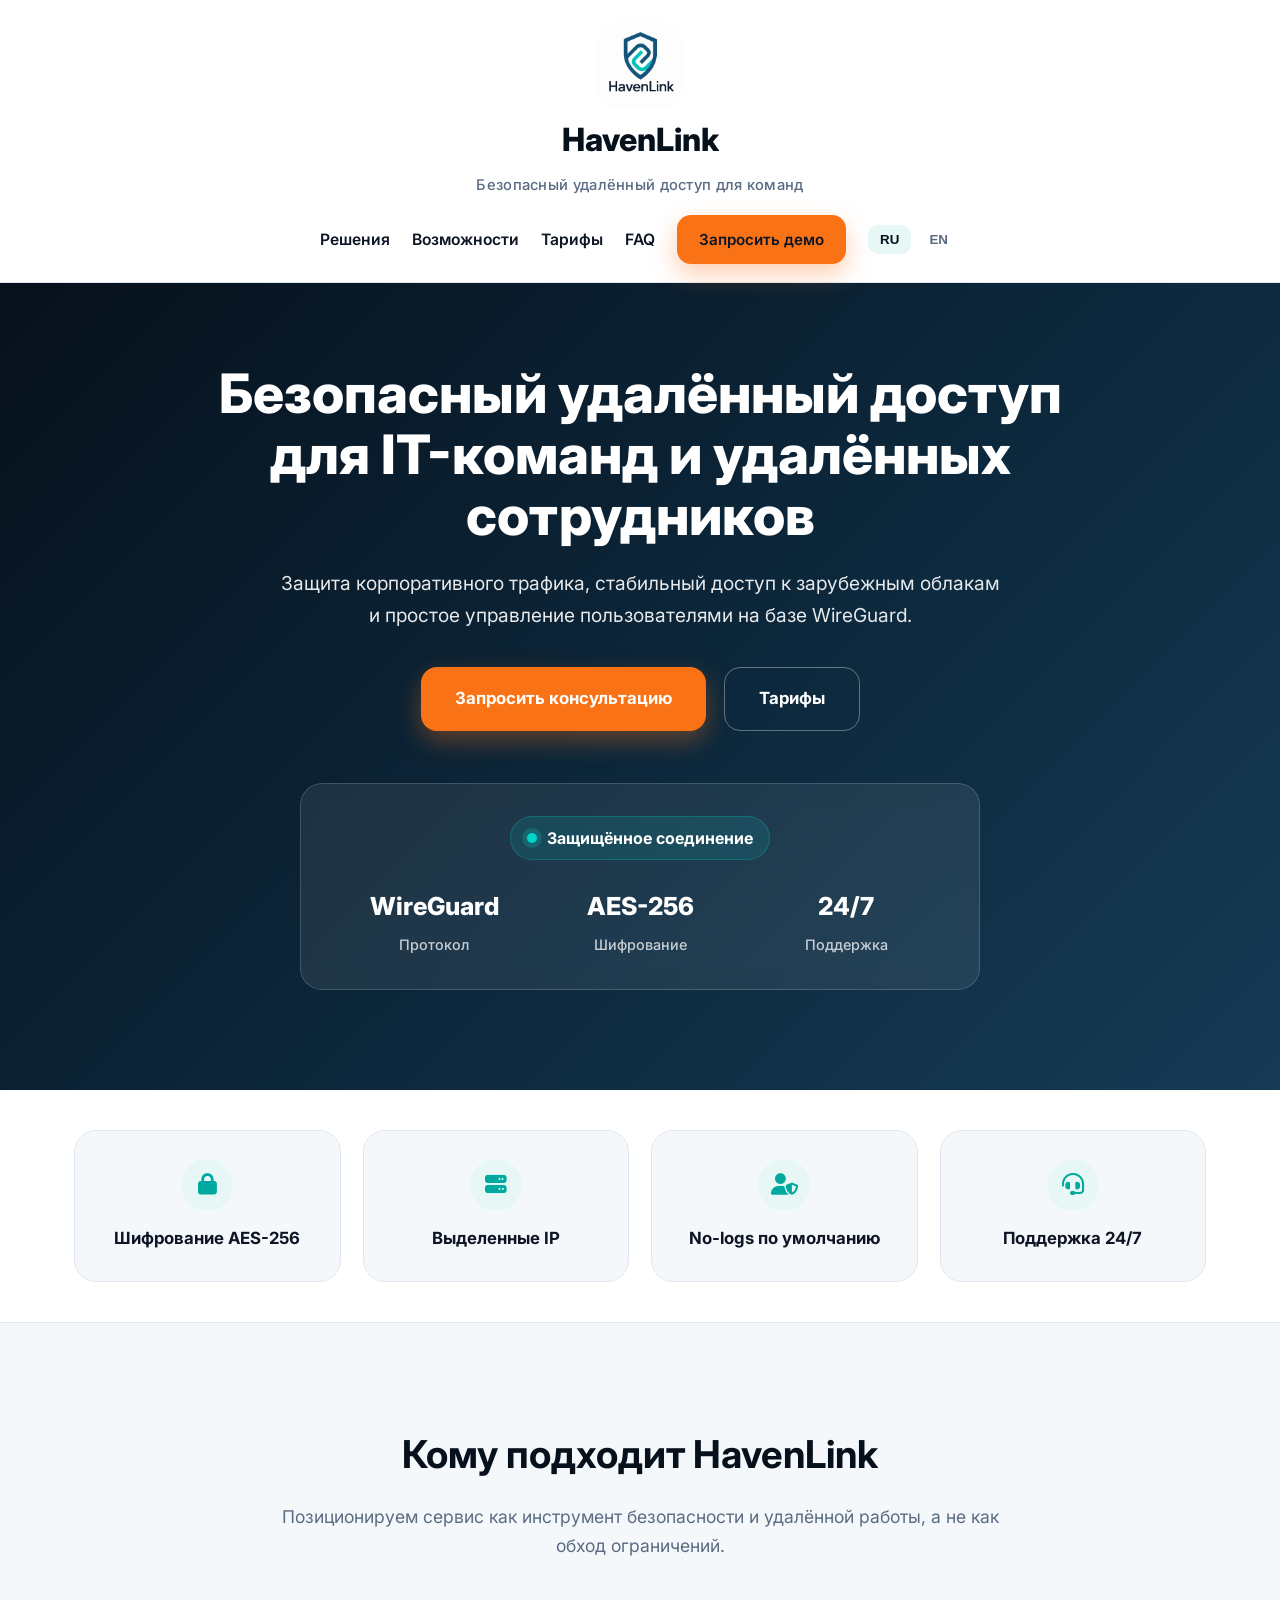
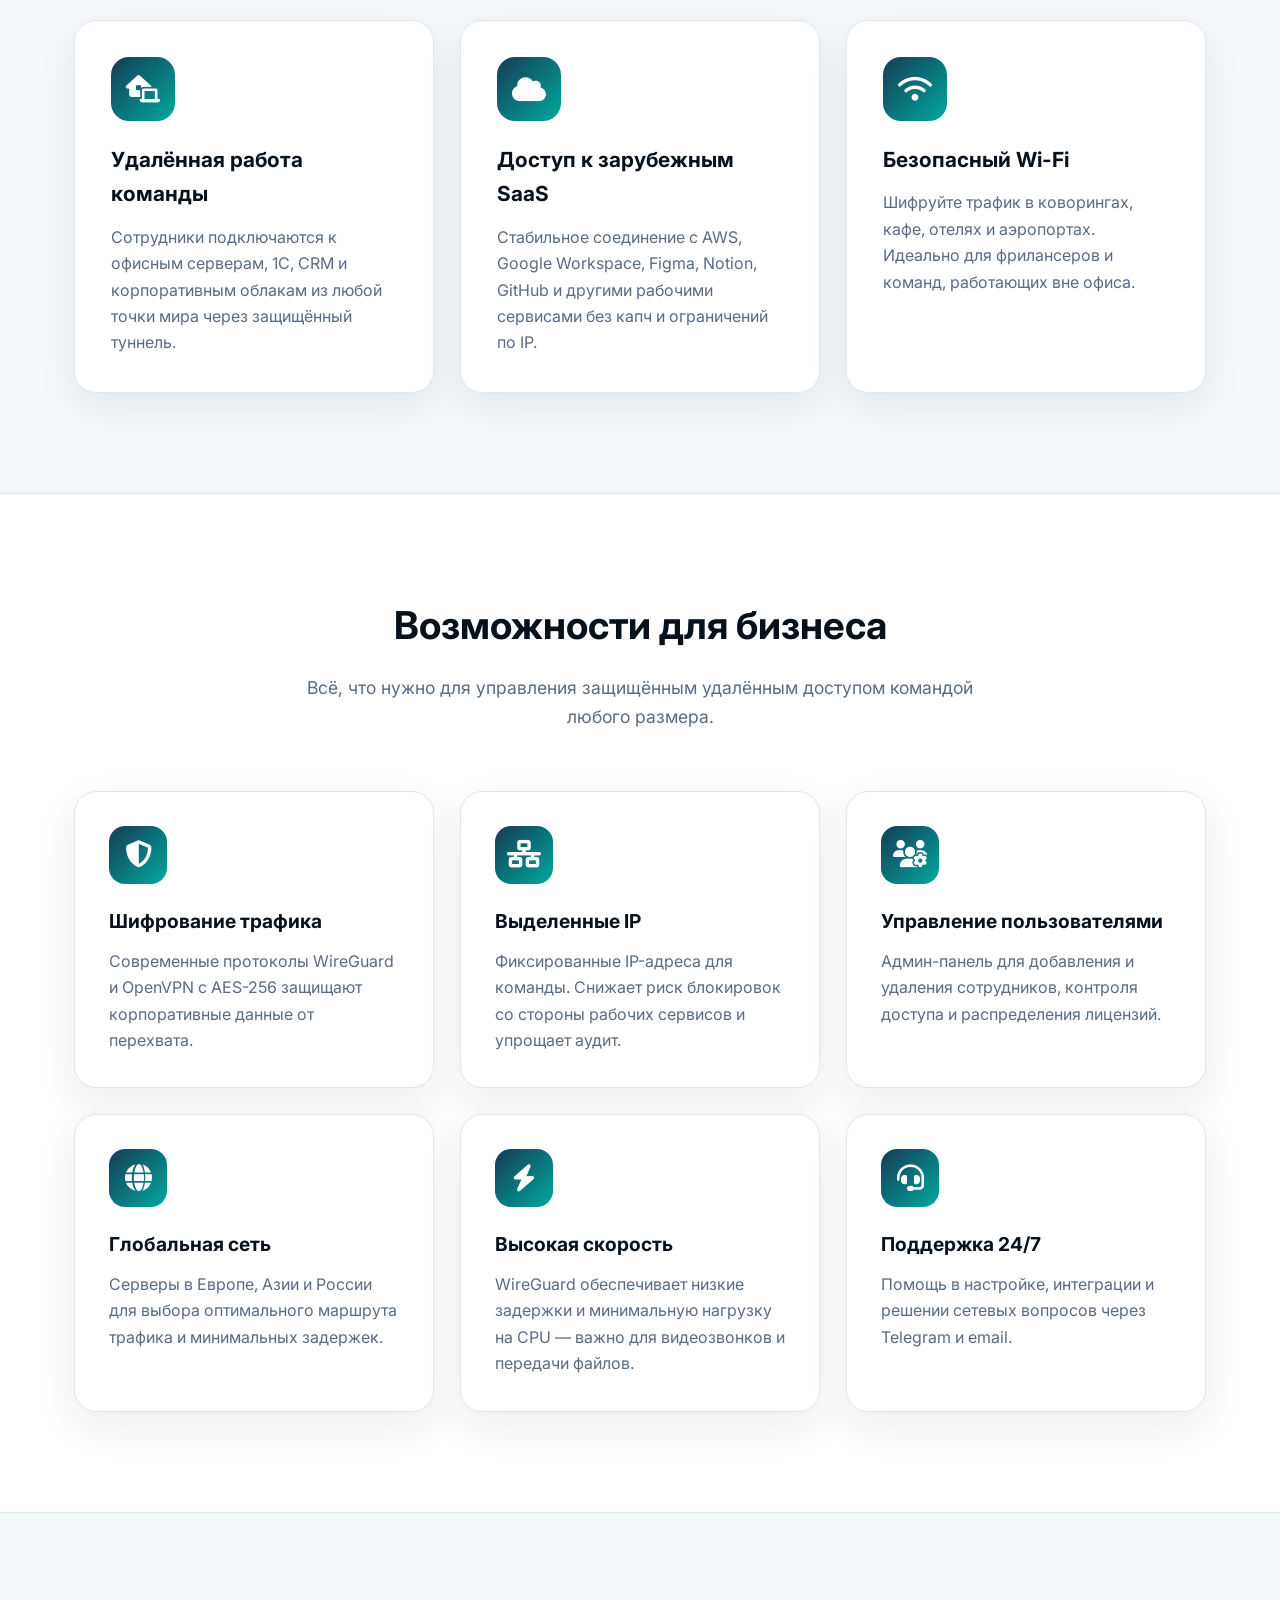
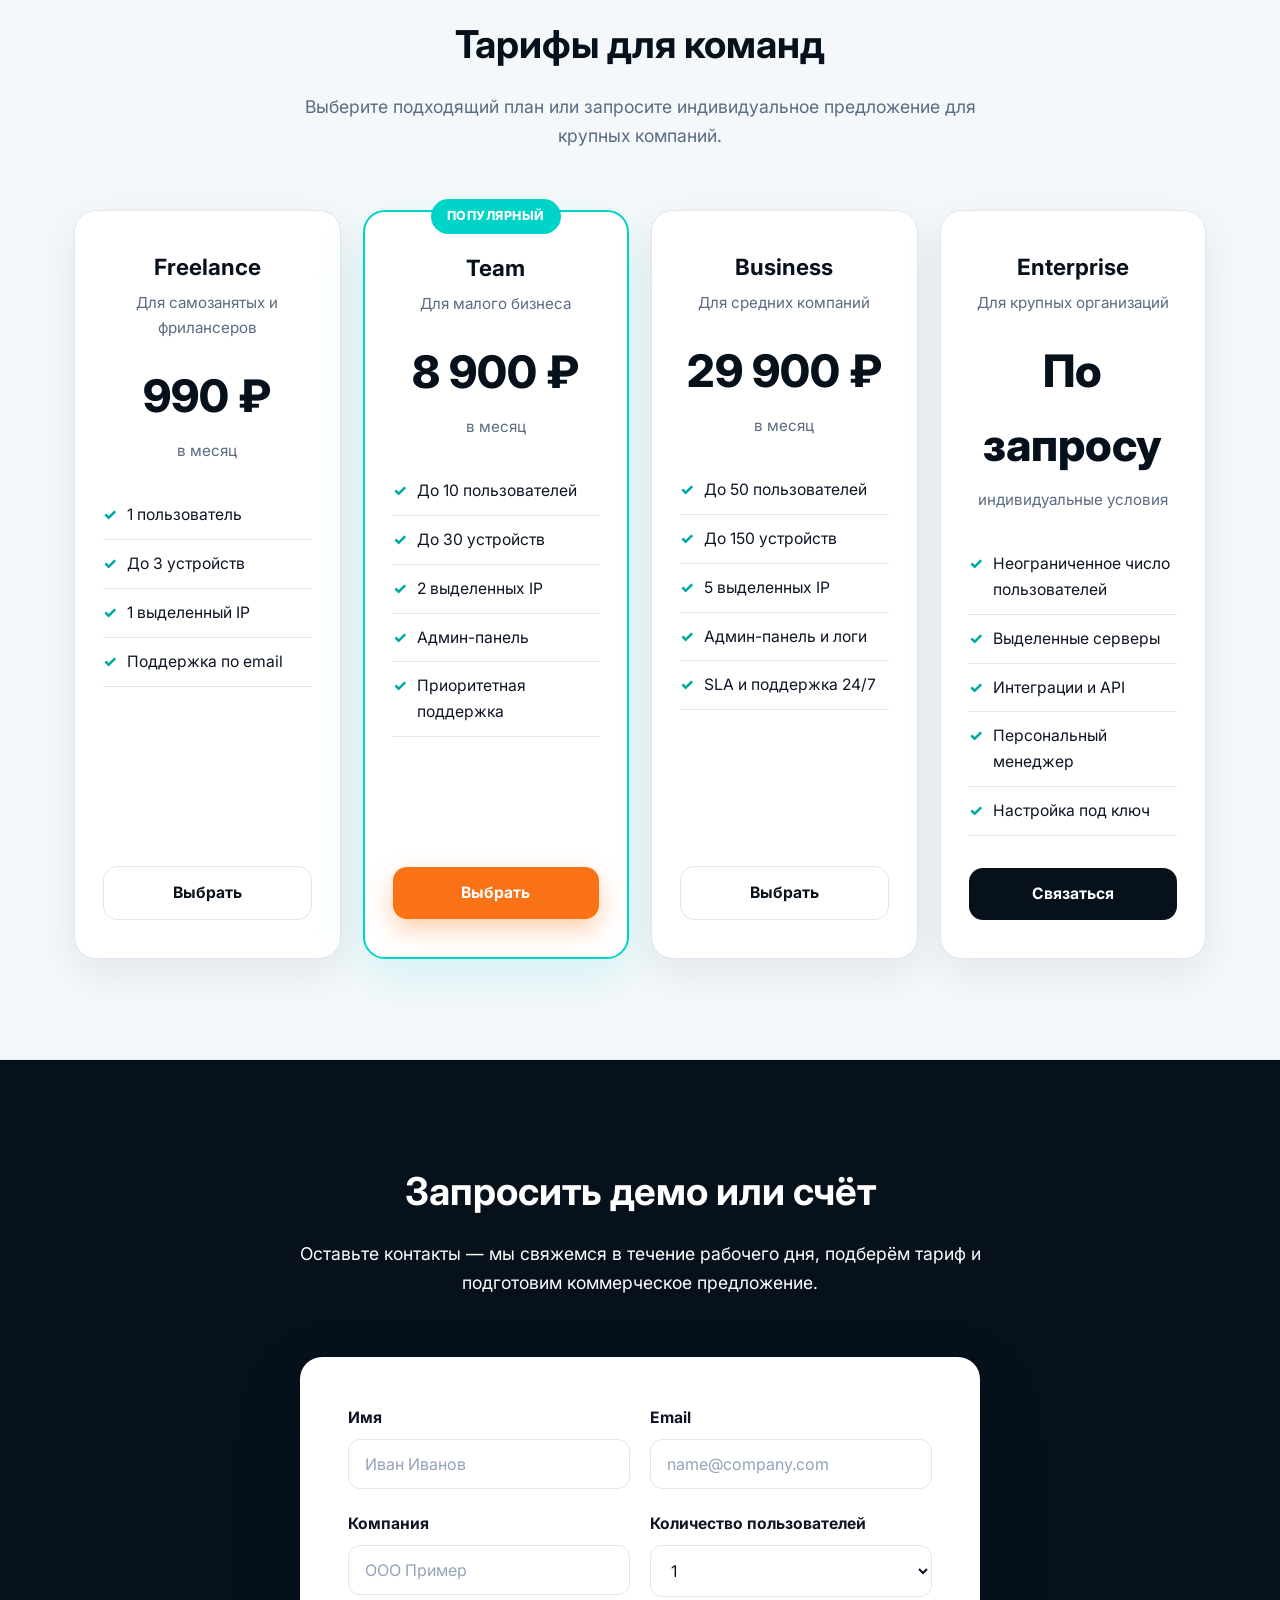
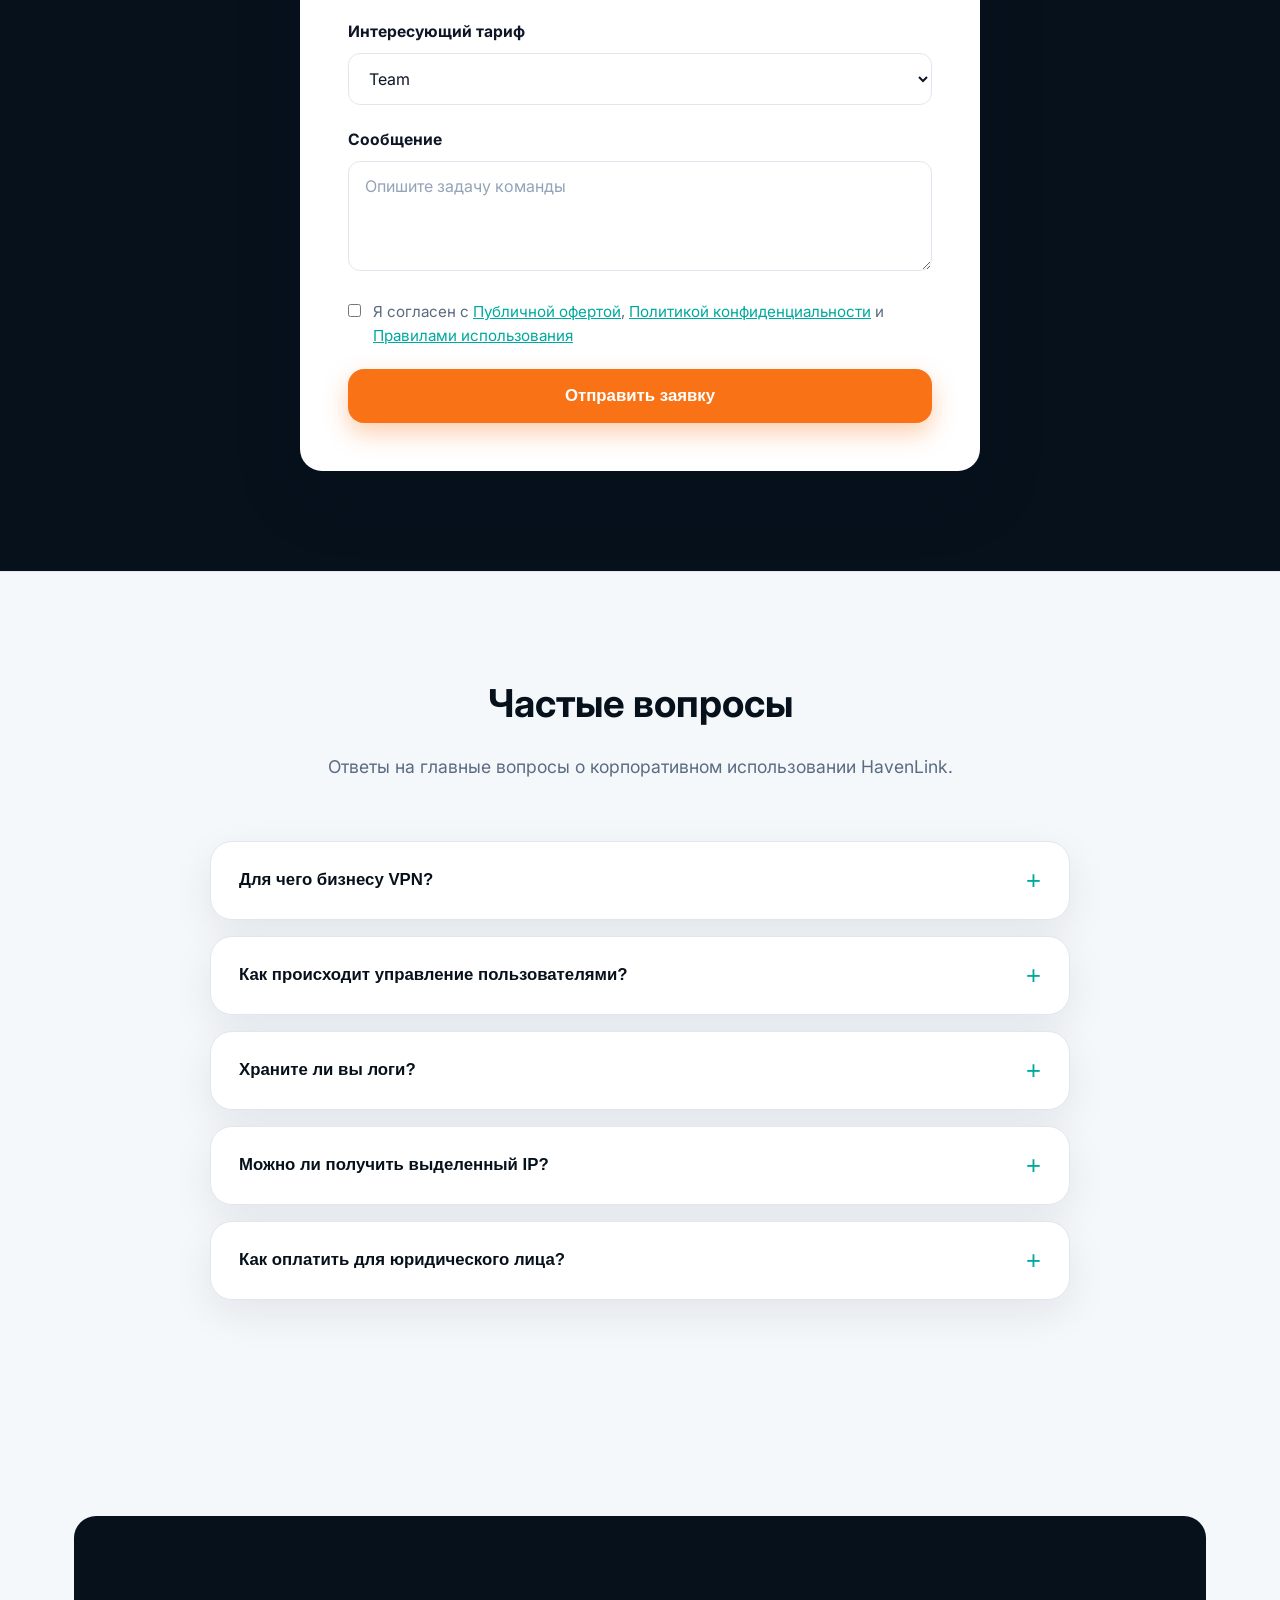
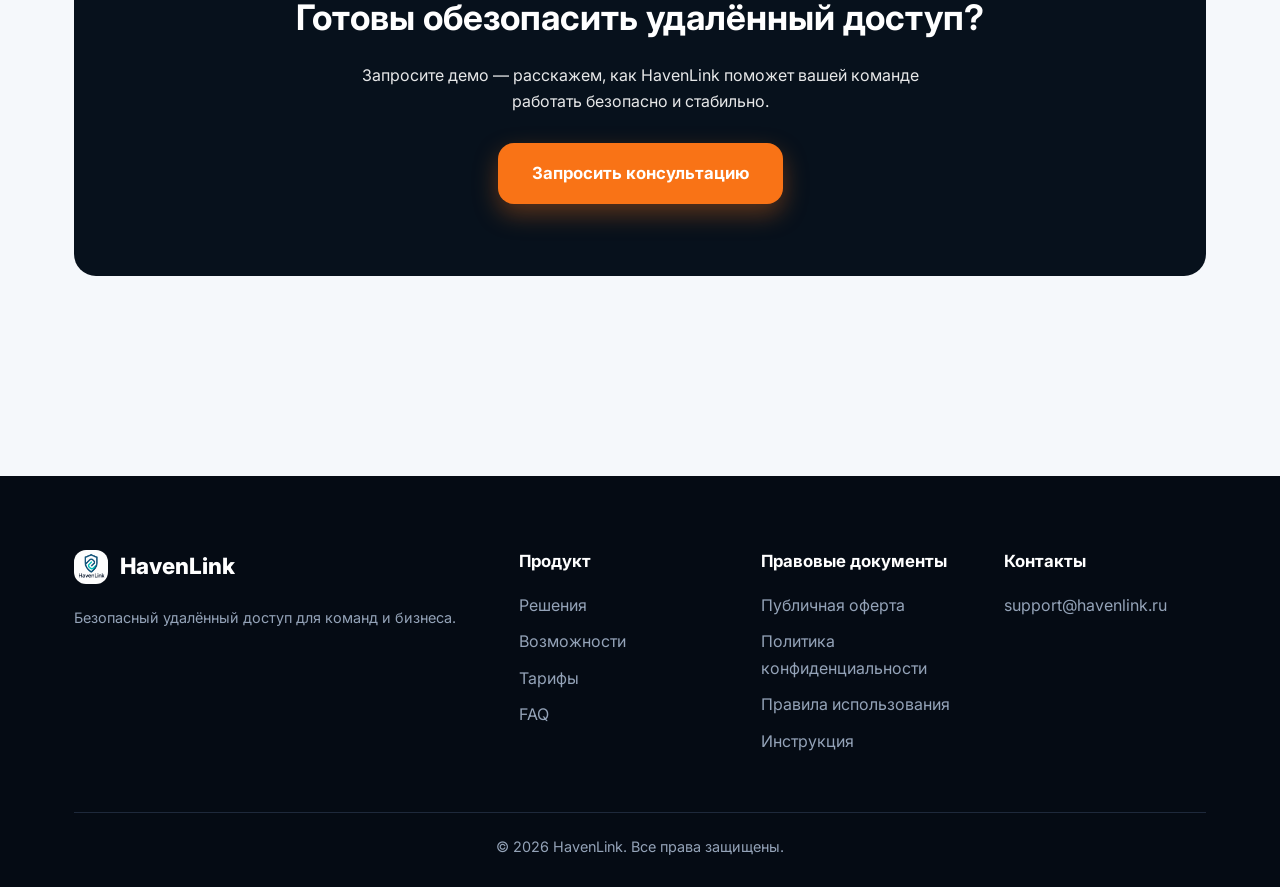
==== commit 38328981: "Cache-bust styles.css to v2 across all pages Co-Authored-By: Devin AI <158243242+devin-ai-integratio" ====
--- a/index.html
+++ b/index.html
@@ -6,7 +6,7 @@
   <meta name="description" content="HavenLink — безопасный удалённый доступ для IT-команд, фрилансеров и удалённых сотрудников. Защита трафика, доступ к облакам, управление пользователями.">
   <title>HavenLink — Безопасный удалённый доступ для команд</title>
   <link rel="stylesheet" href="https://cdnjs.cloudflare.com/ajax/libs/font-awesome/6.5.0/css/all.min.css" crossorigin="anonymous" referrerpolicy="no-referrer">
-  <link rel="stylesheet" href="styles.css">
+  <link rel="stylesheet" href="styles.css?v=2">
   <link rel="icon" type="image/png" href="assets/logo.png">
 </head>
 <body>
--- a/styles.css
+++ b/styles.css
@@ -1,21 +1,21 @@
 @import url('https://fonts.googleapis.com/css2?family=Inter:wght@400;500;600;700;800&display=swap');
 
 :root {
-  --primary: #0B1C2C;
-  --primary-light: #1B4D6B;
-  --accent: #00C6B8;
-  --accent-dark: #009e91;
+  --primary: #07111c;
+  --primary-light: #163b56;
+  --accent: #00d4c8;
+  --accent-dark: #00a99f;
   --cta: #F97316;
   --cta-hover: #ea580c;
-  --bg: #F6F9FB;
+  --bg: #f5f8fb;
   --surface: #FFFFFF;
-  --text: #0F172A;
-  --muted: #64748B;
-  --border: #E2E8F0;
-  --radius: 18px;
-  --radius-sm: 12px;
-  --shadow: 0 10px 30px rgba(15, 23, 42, 0.08);
-  --shadow-lg: 0 20px 50px rgba(15, 23, 42, 0.12);
+  --text: #0e1525;
+  --muted: #5a6b82;
+  --border: #e1e7ef;
+  --radius: 22px;
+  --radius-sm: 14px;
+  --shadow: 0 14px 40px rgba(7, 17, 28, 0.08);
+  --shadow-lg: 0 24px 70px rgba(7, 17, 28, 0.14);
 }
 
 * {
@@ -32,7 +32,7 @@
   font-family: 'Inter', -apple-system, BlinkMacSystemFont, 'Segoe UI', sans-serif;
   background: var(--bg);
   color: var(--text);
-  line-height: 1.6;
+  line-height: 1.65;
   -webkit-font-smoothing: antialiased;
 }
 
@@ -43,7 +43,7 @@
 
 .container {
   width: 100%;
-  max-width: 1160px;
+  max-width: 1180px;
   margin: 0 auto;
   padding: 0 24px;
 }
@@ -53,8 +53,8 @@
   position: sticky;
   top: 0;
   z-index: 100;
-  background: rgba(255, 255, 255, 0.96);
-  backdrop-filter: blur(12px);
+  background: rgba(255, 255, 255, 0.98);
+  backdrop-filter: blur(14px);
   border-bottom: 1px solid var(--border);
 }
 
@@ -62,63 +62,68 @@
   display: flex;
   flex-direction: column;
   align-items: center;
-  padding-top: 18px;
-  padding-bottom: 14px;
+  padding-top: 22px;
+  padding-bottom: 18px;
 }
 
 .logo {
   display: inline-flex;
   align-items: center;
-  gap: 10px;
+  gap: 12px;
   font-weight: 800;
-  font-size: 1.25rem;
+  font-size: 1.3rem;
   color: var(--primary);
 }
 
 .logo img {
-  height: 40px;
+  height: 44px;
   width: auto;
-  border-radius: 10px;
+  border-radius: 12px;
 }
 
 .logo--center {
   display: flex;
   flex-direction: column;
   align-items: center;
-  gap: 4px;
-  font-size: 1.5rem;
+  gap: 6px;
+  font-size: 2rem;
 }
 
 .logo--center img {
-  height: 64px;
-  border-radius: 18px;
+  height: 86px;
+  border-radius: 22px;
 }
 
 .logo--center small {
-  font-size: 0.75rem;
+  font-size: 0.92rem;
   font-weight: 500;
   color: var(--muted);
   letter-spacing: 0.02em;
 }
 
 .nav {
-  margin-top: 14px;
+  margin-top: 18px;
   display: flex;
   align-items: center;
   justify-content: center;
-  gap: 18px;
+  gap: 22px;
   flex-wrap: wrap;
 }
 
 .nav a {
-  font-weight: 500;
+  font-weight: 600;
   color: var(--text);
+  font-size: 0.98rem;
+  transition: color 0.2s;
+}
+
+.nav a:hover {
+  color: var(--accent-dark);
+}
+
+.nav .btn {
+  padding: 12px 22px;
   font-size: 0.95rem;
-  transition: color 0.2s;
-}
-
-.nav a:hover {
-  color: var(--accent);
 }
 
 .lang-switch {
@@ -132,8 +137,8 @@
 .lang-switch button {
   background: transparent;
   border: none;
-  padding: 6px 10px;
-  border-radius: 8px;
+  padding: 7px 12px;
+  border-radius: 10px;
   cursor: pointer;
   color: var(--muted);
   font-weight: 700;
@@ -142,7 +147,7 @@
 .lang-switch button.active,
 .lang-switch button:hover {
   color: var(--primary);
-  background: #E0F2F1;
+  background: #e6f7f6;
 }
 
 /* Buttons */
@@ -150,13 +155,13 @@
   display: inline-flex;
   align-items: center;
   justify-content: center;
-  padding: 12px 24px;
+  padding: 13px 26px;
   border-radius: var(--radius-sm);
   font-weight: 700;
   transition: transform 0.15s, background 0.2s, box-shadow 0.2s;
   border: none;
   cursor: pointer;
-  font-size: 0.95rem;
+  font-size: 0.98rem;
 }
 
 .btn:hover {
@@ -164,15 +169,15 @@
 }
 
 .btn-lg {
-  padding: 16px 32px;
-  font-size: 1rem;
-  border-radius: 14px;
+  padding: 17px 34px;
+  font-size: 1.05rem;
+  border-radius: 16px;
 }
 
 .btn-primary {
   background: var(--cta);
   color: #fff;
-  box-shadow: 0 8px 20px rgba(249, 115, 22, 0.3);
+  box-shadow: 0 10px 24px rgba(249, 115, 22, 0.35);
 }
 
 .btn-primary:hover {
@@ -201,17 +206,17 @@
 .btn-ghost {
   background: transparent;
   color: #fff;
-  border: 1px solid rgba(255, 255, 255, 0.3);
+  border: 1px solid rgba(255, 255, 255, 0.35);
 }
 
 .btn-ghost:hover {
-  background: rgba(255, 255, 255, 0.08);
+  background: rgba(255, 255, 255, 0.1);
 }
 
 /* Hero */
 .hero {
-  padding: 70px 0 90px;
-  background: linear-gradient(135deg, var(--primary) 0%, var(--primary-light) 100%);
+  padding: 80px 0 100px;
+  background: linear-gradient(135deg, var(--primary) 0%, #0d2a3f 60%, var(--primary-light) 100%);
   color: #fff;
   text-align: center;
   overflow: hidden;
@@ -224,53 +229,66 @@
 }
 
 .hero h1 {
-  font-size: 3.2rem;
-  line-height: 1.1;
+  font-size: 3.4rem;
+  line-height: 1.12;
   font-weight: 800;
-  max-width: 880px;
-  margin-bottom: 20px;
+  max-width: 900px;
+  margin-bottom: 22px;
 }
 
 .hero p {
-  font-size: 1.15rem;
+  font-size: 1.2rem;
   opacity: 0.9;
-  max-width: 680px;
-  margin-bottom: 32px;
+  max-width: 720px;
+  margin-bottom: 36px;
 }
 
 .hero-actions {
   display: flex;
-  gap: 16px;
+  gap: 18px;
   flex-wrap: wrap;
   justify-content: center;
-  margin-bottom: 48px;
+  margin-bottom: 52px;
 }
 
 .hero-card {
   background: rgba(255, 255, 255, 0.08);
-  border: 1px solid rgba(255, 255, 255, 0.14);
+  border: 1px solid rgba(255, 255, 255, 0.16);
   border-radius: var(--radius);
-  padding: 28px 36px;
+  padding: 32px 42px;
   width: 100%;
-  max-width: 640px;
-  backdrop-filter: blur(8px);
-  text-align: left;
+  max-width: 680px;
+  backdrop-filter: blur(10px);
+  text-align: center;
 }
 
 .hero-card .status {
-  display: flex;
+  display: inline-flex;
   align-items: center;
   gap: 10px;
-  font-weight: 600;
-  margin-bottom: 24px;
+  font-weight: 700;
+  font-size: 1rem;
+  margin-bottom: 26px;
+  padding: 8px 16px;
+  background: rgba(0, 212, 200, 0.12);
+  border: 1px solid rgba(0, 212, 200, 0.25);
+  border-radius: 999px;
+  color: #fff;
 }
 
 .hero-card .dot {
-  width: 12px;
-  height: 12px;
+  width: 10px;
+  height: 10px;
   border-radius: 50%;
   background: var(--accent);
-  box-shadow: 0 0 0 6px rgba(0, 198, 184, 0.15);
+  box-shadow: 0 0 0 5px rgba(0, 212, 200, 0.2);
+  animation: pulse 2s infinite;
+}
+
+@keyframes pulse {
+  0% { box-shadow: 0 0 0 0 rgba(0, 212, 200, 0.35); }
+  70% { box-shadow: 0 0 0 10px rgba(0, 212, 200, 0); }
+  100% { box-shadow: 0 0 0 0 rgba(0, 212, 200, 0); }
 }
 
 .hero-stats {
@@ -279,55 +297,74 @@
   gap: 24px;
 }
 
+.hero-stats > div {
+  display: flex;
+  flex-direction: column;
+  align-items: center;
+  gap: 6px;
+}
+
 .hero-stats-value {
-  font-size: 1.4rem;
+  font-size: 1.55rem;
   font-weight: 800;
   color: #fff;
 }
 
 .hero-stats-label {
-  font-size: 0.85rem;
+  font-size: 0.9rem;
   opacity: 0.75;
+  font-weight: 500;
 }
 
 /* Trust bar */
 .trust {
-  padding: 30px 0;
+  padding: 40px 0;
   background: var(--surface);
   border-bottom: 1px solid var(--border);
 }
 
 .trust-list {
-  display: flex;
-  justify-content: center;
-  gap: 40px;
-  flex-wrap: wrap;
+  display: grid;
+  grid-template-columns: repeat(4, 1fr);
+  gap: 22px;
 }
 
 .trust-item {
   display: flex;
-  align-items: center;
-  gap: 10px;
-  font-weight: 600;
+  flex-direction: column;
+  align-items: center;
+  text-align: center;
+  gap: 14px;
+  padding: 28px 18px;
+  background: var(--bg);
+  border-radius: var(--radius);
+  border: 1px solid var(--border);
+  font-weight: 700;
   color: var(--text);
-  font-size: 0.95rem;
+  font-size: 1.05rem;
+  transition: transform 0.2s, box-shadow 0.2s;
+}
+
+.trust-item:hover {
+  transform: translateY(-3px);
+  box-shadow: var(--shadow);
 }
 
 .trust-item .icon {
-  width: 36px;
-  height: 36px;
-  background: #E0F2F1;
+  width: 52px;
+  height: 52px;
+  background: #e6f7f6;
   border-radius: 50%;
   display: inline-flex;
   align-items: center;
   justify-content: center;
-  color: var(--accent);
-  font-size: 1rem;
+  color: var(--accent-dark);
+  font-size: 1.35rem;
 }
 
 /* Sections */
 .section {
-  padding: 90px 0;
+  padding: 100px 0;
 }
 
 .section-alt {
@@ -338,123 +375,123 @@
 
 .section-title {
   text-align: center;
-  max-width: 680px;
-  margin: 0 auto 54px;
+  max-width: 720px;
+  margin: 0 auto 60px;
 }
 
 .section-title h2 {
-  font-size: 2.2rem;
-  margin-bottom: 14px;
+  font-size: 2.4rem;
+  margin-bottom: 16px;
   color: var(--primary);
 }
 
 .section-title p {
   color: var(--muted);
-  font-size: 1.05rem;
+  font-size: 1.1rem;
 }
 
 /* Use cases */
 .cases-grid {
   display: grid;
-  grid-template-columns: repeat(auto-fit, minmax(280px, 1fr));
-  gap: 24px;
+  grid-template-columns: repeat(3, 1fr);
+  gap: 26px;
 }
 
 .case-card {
   background: var(--surface);
   border-radius: var(--radius);
-  padding: 32px;
+  padding: 36px;
   box-shadow: var(--shadow);
   border: 1px solid var(--border);
   transition: transform 0.2s, box-shadow 0.2s;
 }
 
 .case-card:hover {
-  transform: translateY(-4px);
+  transform: translateY(-5px);
   box-shadow: var(--shadow-lg);
 }
 
 .case-icon {
-  width: 56px;
-  height: 56px;
-  background: linear-gradient(135deg, var(--primary-light) 0%, var(--accent) 100%);
-  border-radius: 16px;
+  width: 64px;
+  height: 64px;
+  background: linear-gradient(135deg, var(--primary-light) 0%, var(--accent-dark) 100%);
+  border-radius: 18px;
   display: flex;
   align-items: center;
   justify-content: center;
-  margin-bottom: 20px;
-  color: #fff;
-  font-size: 1.5rem;
+  margin-bottom: 22px;
+  color: #fff;
+  font-size: 1.7rem;
 }
 
 .case-card h3 {
-  font-size: 1.2rem;
-  margin-bottom: 10px;
+  font-size: 1.3rem;
+  margin-bottom: 12px;
   color: var(--primary);
 }
 
 .case-card p {
   color: var(--muted);
-  font-size: 0.95rem;
+  font-size: 1rem;
 }
 
 /* Features */
 .features-grid {
   display: grid;
-  grid-template-columns: repeat(auto-fit, minmax(300px, 1fr));
-  gap: 24px;
+  grid-template-columns: repeat(3, 1fr);
+  gap: 26px;
 }
 
 .feature-card {
   background: var(--surface);
   border-radius: var(--radius);
-  padding: 30px;
+  padding: 34px;
   box-shadow: var(--shadow);
   border: 1px solid var(--border);
   transition: transform 0.2s, box-shadow 0.2s;
 }
 
 .feature-card:hover {
-  transform: translateY(-4px);
+  transform: translateY(-5px);
   box-shadow: var(--shadow-lg);
 }
 
 .feature-icon {
-  width: 56px;
-  height: 56px;
-  background: linear-gradient(135deg, var(--primary-light) 0%, var(--accent) 100%);
+  width: 58px;
+  height: 58px;
+  background: linear-gradient(135deg, var(--primary-light) 0%, var(--accent-dark) 100%);
   border-radius: 16px;
   display: flex;
   align-items: center;
   justify-content: center;
-  margin-bottom: 18px;
-  color: #fff;
-  font-size: 1.6rem;
+  margin-bottom: 22px;
+  color: #fff;
+  font-size: 1.7rem;
 }
 
 .feature-card h3 {
-  font-size: 1.1rem;
-  margin-bottom: 8px;
+  font-size: 1.2rem;
+  margin-bottom: 10px;
   color: var(--primary);
 }
 
 .feature-card p {
   color: var(--muted);
-  font-size: 0.95rem;
+  font-size: 1rem;
 }
 
 /* Pricing */
 .pricing-grid {
   display: grid;
-  grid-template-columns: repeat(auto-fit, minmax(260px, 1fr));
-  gap: 24px;
+  grid-template-columns: repeat(4, 1fr);
+  gap: 22px;
   align-items: stretch;
 }
 
 .pricing-card {
   background: var(--surface);
   border-radius: var(--radius);
-  padding: 34px 28px;
+  padding: 38px 28px;
   border: 1px solid var(--border);
   text-align: center;
   position: relative;
@@ -465,44 +502,44 @@
 }
 
 .pricing-card:hover {
-  transform: translateY(-4px);
+  transform: translateY(-5px);
   box-shadow: var(--shadow-lg);
 }
 
 .pricing-card.featured {
   border: 2px solid var(--accent);
-  box-shadow: var(--shadow-lg);
+  box-shadow: 0 18px 50px rgba(0, 212, 200, 0.14);
 }
 
 .badge {
   position: absolute;
-  top: -12px;
+  top: -13px;
   left: 50%;
   transform: translateX(-50%);
   background: var(--accent);
   color: #fff;
-  padding: 6px 14px;
+  padding: 7px 16px;
   border-radius: 20px;
-  font-size: 0.75rem;
+  font-size: 0.78rem;
   font-weight: 800;
   text-transform: uppercase;
-  letter-spacing: 0.03em;
+  letter-spacing: 0.04em;
 }
 
 .pricing-card h3 {
-  font-size: 1.3rem;
+  font-size: 1.4rem;
   margin-bottom: 4px;
   color: var(--primary);
 }
 
 .pricing-card .subtitle {
   color: var(--muted);
-  font-size: 0.9rem;
-  margin-bottom: 18px;
+  font-size: 0.95rem;
+  margin-bottom: 20px;
 }
 
 .pricing-card .price {
-  font-size: 2.6rem;
+  font-size: 2.8rem;
   font-weight: 800;
   margin-bottom: 4px;
   color: var(--primary);
@@ -510,21 +547,21 @@
 
 .pricing-card .price-period {
   color: var(--muted);
-  font-size: 0.9rem;
-  margin-bottom: 24px;
+  font-size: 0.95rem;
+  margin-bottom: 28px;
 }
 
 .pricing-card ul {
   list-style: none;
   text-align: left;
-  margin-bottom: 28px;
+  margin-bottom: 32px;
   flex-grow: 1;
 }
 
 .pricing-card ul li {
-  padding: 10px 0;
+  padding: 11px 0;
   border-bottom: 1px solid var(--border);
-  font-size: 0.95rem;
+  font-size: 0.98rem;
   display: flex;
   gap: 10px;
   color: var(--text);
@@ -532,13 +569,18 @@
 
 .pricing-card ul li:before {
   content: '✓';
-  color: var(--accent);
+  color: var(--accent-dark);
   font-weight: 800;
+}
+
+.pricing-card .btn {
+  width: 100%;
+  margin-top: auto;
 }
 
 /* Contact / Demo */
 .contact {
-  background: linear-gradient(135deg, var(--primary) 0%, var(--primary-light) 100%);
+  background: var(--primary);
   color: #fff;
 }
 
@@ -548,38 +590,39 @@
 }
 
 .demo-form {
-  max-width: 640px;
+  max-width: 680px;
   margin: 0 auto;
-  background: rgba(255, 255, 255, 0.06);
-  border: 1px solid rgba(255, 255, 255, 0.12);
+  background: var(--surface);
   border-radius: var(--radius);
-  padding: 40px;
-  backdrop-filter: blur(8px);
+  padding: 48px;
+  box-shadow: var(--shadow-lg);
+  color: var(--text);
 }
 
 .form-group {
-  margin-bottom: 18px;
+  margin-bottom: 22px;
 }
 
 .form-group label {
   display: block;
-  font-weight: 600;
-  margin-bottom: 6px;
-  font-size: 0.95rem;
+  font-weight: 700;
+  margin-bottom: 8px;
+  font-size: 0.98rem;
+  color: var(--text);
 }
 
 .form-group input,
 .form-group select,
 .form-group textarea {
   width: 100%;
-  padding: 12px 14px;
+  padding: 14px 16px;
   border: 1px solid var(--border);
-  border-radius: 10px;
+  border-radius: 12px;
   font-size: 1rem;
   background: #fff;
   color: var(--text);
   font-family: inherit;
-  transition: border-color 0.2s, background 0.2s;
+  transition: border-color 0.2s, background 0.2s, box-shadow 0.2s;
 }
 
 .form-group input:focus,
@@ -587,12 +630,13 @@
 .form-group textarea:focus {
   outline: none;
   border-color: var(--accent);
-  background: #f8fafc;
+  background: #f8fcfc;
+  box-shadow: 0 0 0 3px rgba(0, 212, 200, 0.1);
 }
 
 .form-group input::placeholder,
 .form-group textarea::placeholder {
-  color: var(--muted);
+  color: #94a3b8;
 }
 
 .form-group select option {
@@ -603,37 +647,38 @@
 .form-group.checkbox {
   display: flex;
   align-items: flex-start;
-  gap: 10px;
+  gap: 12px;
 }
 
 .form-group.checkbox input {
   width: auto;
   margin-top: 4px;
+  accent-color: var(--accent-dark);
 }
 
 .form-group.checkbox label {
   font-weight: 400;
-  line-height: 1.5;
+  line-height: 1.55;
   margin: 0;
-  font-size: 0.9rem;
-  color: rgba(255, 255, 255, 0.85);
+  font-size: 0.95rem;
+  color: var(--muted);
 }
 
 .form-group.checkbox a {
-  color: var(--accent);
+  color: var(--accent-dark);
   text-decoration: underline;
 }
 
 .form-row {
   display: grid;
   grid-template-columns: 1fr 1fr;
-  gap: 18px;
+  gap: 20px;
 }
 
 .error-message {
-  color: #fecaca;
-  font-size: 0.9rem;
-  margin-top: 8px;
+  color: #dc2626;
+  font-size: 0.95rem;
+  margin-top: 10px;
   display: none;
 }
 
@@ -642,9 +687,9 @@
 }
 
 .success-message {
-  color: #a7f3d0;
+  color: #047857;
   font-size: 1rem;
-  margin-top: 12px;
+  margin-top: 14px;
   display: none;
 }
 
@@ -654,7 +699,7 @@
 
 /* FAQ */
 .faq-list {
-  max-width: 820px;
+  max-width: 860px;
   margin: 0 auto;
 }
 
@@ -662,18 +707,18 @@
   background: var(--surface);
   border: 1px solid var(--border);
   border-radius: var(--radius);
-  margin-bottom: 14px;
+  margin-bottom: 16px;
   overflow: hidden;
   box-shadow: var(--shadow);
 }
 
 .faq-question {
   width: 100%;
-  padding: 22px 26px;
+  padding: 24px 28px;
   background: transparent;
   border: none;
   text-align: left;
-  font-size: 1rem;
+  font-size: 1.05rem;
   font-weight: 700;
   color: var(--primary);
   cursor: pointer;
@@ -684,8 +729,8 @@
 
 .faq-question:after {
   content: '+';
-  font-size: 1.5rem;
-  color: var(--accent);
+  font-size: 1.6rem;
+  color: var(--accent-dark);
   font-weight: 500;
 }
 
@@ -700,9 +745,9 @@
 }
 
 .faq-answer p {
-  padding: 0 26px 22px;
+  padding: 0 28px 24px;
   color: var(--muted);
-  font-size: 0.95rem;
+  font-size: 1rem;
 }
 
 .faq-item.active .faq-answer {
@@ -715,37 +760,37 @@
   color: #fff;
   text-align: center;
   border-radius: var(--radius);
-  padding: 64px 32px;
+  padding: 72px 40px;
   margin: 0 auto;
-  max-width: 1100px;
+  max-width: 1140px;
 }
 
 .cta h2 {
-  font-size: 2rem;
-  margin-bottom: 14px;
+  font-size: 2.2rem;
+  margin-bottom: 16px;
 }
 
 .cta p {
   opacity: 0.9;
-  margin-bottom: 24px;
-  max-width: 560px;
+  margin-bottom: 28px;
+  max-width: 600px;
   margin-left: auto;
   margin-right: auto;
 }
 
 /* Footer */
 .footer {
-  background: #0b1220;
+  background: #050b14;
   color: #94a3b8;
-  padding: 56px 0 24px;
-  margin-top: 80px;
+  padding: 72px 0 28px;
+  margin-top: 100px;
 }
 
 .footer-grid {
   display: grid;
-  grid-template-columns: repeat(auto-fit, minmax(180px, 1fr));
-  gap: 32px;
-  margin-bottom: 40px;
+  grid-template-columns: 2fr 1fr 1fr 1fr;
+  gap: 40px;
+  margin-bottom: 48px;
   align-items: start;
 }
 
@@ -757,17 +802,20 @@
 .footer .logo {
   flex-direction: row;
   color: #fff;
-  margin-bottom: 6px;
+  margin-bottom: 10px;
+  font-size: 1.4rem;
 }
 
 .footer .logo img {
-  height: 34px;
+  height: 44px;
+  border-radius: 12px;
 }
 
 .footer-col h4 {
   color: #fff;
-  font-size: 1rem;
-  margin-bottom: 14px;
+  font-size: 1.05rem;
+  margin-bottom: 16px;
+  font-weight: 700;
 }
 
 .footer-col ul {
@@ -775,7 +823,12 @@
 }
 
 .footer-col ul li {
-  margin-bottom: 8px;
+  margin-bottom: 10px;
+}
+
+.footer-col a {
+  color: #94a3b8;
+  transition: color 0.2s;
 }
 
 .footer-col a:hover {
@@ -784,43 +837,43 @@
 
 .footer-bottom {
   border-top: 1px solid #1e293b;
-  padding-top: 20px;
-  font-size: 0.85rem;
+  padding-top: 22px;
+  font-size: 0.9rem;
   text-align: center;
 }
 
 /* Legal pages */
 .legal-page {
-  padding: 56px 0;
+  padding: 64px 0;
 }
 
 .legal-page h1 {
   color: var(--primary);
-  font-size: 2rem;
-  margin-bottom: 24px;
+  font-size: 2.2rem;
+  margin-bottom: 28px;
 }
 
 .legal-page h2 {
   color: var(--primary);
-  font-size: 1.25rem;
-  margin: 28px 0 10px;
+  font-size: 1.35rem;
+  margin: 32px 0 12px;
 }
 
 .legal-page p,
 .legal-page li {
   color: var(--text);
-  margin-bottom: 10px;
-  font-size: 0.95rem;
+  margin-bottom: 12px;
+  font-size: 1rem;
 }
 
 .legal-page ul {
-  padding-left: 24px;
-  margin-bottom: 16px;
+  padding-left: 26px;
+  margin-bottom: 18px;
 }
 
 .legal-page ol {
-  padding-left: 24px;
-  margin-bottom: 16px;
+  padding-left: 26px;
+  margin-bottom: 18px;
 }
 
 .legal-page code {
@@ -834,69 +887,73 @@
   display: inline-flex;
   align-items: center;
   gap: 6px;
-  margin-bottom: 20px;
-  color: var(--accent);
-  font-weight: 600;
+  margin-top: 18px;
+  color: var(--accent-dark);
+  font-weight: 700;
+}
+
+.back-link:hover {
+  color: var(--primary-light);
 }
 
 /* Checkout */
 .checkout-page {
-  padding: 60px 0;
+  padding: 70px 0;
   min-height: 70vh;
 }
 
 .checkout-card {
-  max-width: 520px;
+  max-width: 540px;
   margin: 0 auto;
   background: var(--surface);
   border-radius: var(--radius);
-  padding: 36px;
+  padding: 40px;
   box-shadow: var(--shadow);
   border: 1px solid var(--border);
 }
 
 .checkout-card h1 {
   color: var(--primary);
-  font-size: 1.6rem;
-  margin-bottom: 6px;
+  font-size: 1.8rem;
+  margin-bottom: 8px;
 }
 
 .checkout-card .plan-price {
-  font-size: 2rem;
+  font-size: 2.2rem;
   font-weight: 800;
-  margin-bottom: 24px;
+  margin-bottom: 28px;
   color: var(--primary);
 }
 
 .radio-group {
   display: flex;
-  gap: 12px;
+  gap: 14px;
   flex-wrap: wrap;
 }
 
 .radio-item {
-  flex: 1 1 120px;
+  flex: 1 1 130px;
   border: 1px solid var(--border);
-  border-radius: 10px;
-  padding: 12px;
+  border-radius: 12px;
+  padding: 14px;
   cursor: pointer;
   text-align: center;
   transition: border-color 0.2s, background 0.2s;
 }
 
-.radio-item input {
-  display: none;
-}
-
 .radio-item span {
-  font-weight: 600;
+  font-weight: 700;
   color: var(--text);
 }
 
 .radio-item:hover,
 .radio-item.active {
   border-color: var(--accent);
-  background: #E0F2F1;
+  background: #e6f7f6;
+}
+
+.radio-item input {
+  display: none;
 }
 
 .radio-item input:checked + span {
@@ -904,67 +961,99 @@
 }
 
 /* Mobile */
+@media (max-width: 1024px) {
+  .cases-grid,
+  .features-grid,
+  .pricing-grid {
+    grid-template-columns: repeat(2, 1fr);
+  }
+
+  .footer-grid {
+    grid-template-columns: repeat(2, 1fr);
+  }
+}
+
 @media (max-width: 900px) {
   .hero h1 {
-    font-size: 2.4rem;
+    font-size: 2.8rem;
+  }
+
+  .trust-list {
+    grid-template-columns: repeat(2, 1fr);
+  }
+
+  .nav a:not(.btn) {
+    display: none;
+  }
+
+  .nav .btn {
+    order: -1;
+  }
+
+  .form-row {
+    grid-template-columns: 1fr;
+  }
+}
+
+@media (max-width: 640px) {
+  .hero {
+    padding: 60px 0 80px;
+  }
+
+  .hero h1 {
+    font-size: 2rem;
+  }
+
+  .hero p {
+    font-size: 1.05rem;
+  }
+
+  .hero-card {
+    padding: 26px 22px;
   }
 
   .hero-stats {
     grid-template-columns: 1fr;
-    text-align: center;
-  }
-
-  .form-row {
+    gap: 18px;
+  }
+
+  .section {
+    padding: 70px 0;
+  }
+
+  .section-title h2 {
+    font-size: 1.85rem;
+  }
+
+  .cases-grid,
+  .features-grid,
+  .pricing-grid,
+  .trust-list,
+  .footer-grid {
     grid-template-columns: 1fr;
   }
 
-  .nav {
-    gap: 12px;
-  }
-
-  .nav a:not(.btn) {
-    display: none;
-  }
-
-  .nav .btn {
-    order: -1;
-  }
-}
-
-@media (max-width: 520px) {
-  .hero {
-    padding: 50px 0 70px;
-  }
-
-  .hero h1 {
-    font-size: 1.8rem;
-  }
-
-  .hero p {
-    font-size: 1rem;
-  }
-
-  .section {
-    padding: 60px 0;
-  }
-
-  .section-title h2 {
-    font-size: 1.7rem;
-  }
-
   .pricing-card .price {
-    font-size: 2rem;
+    font-size: 2.3rem;
   }
 
   .logo--center img {
-    height: 52px;
+    height: 70px;
+  }
+
+  .logo--center span {
+    font-size: 1.55rem;
   }
 
   .demo-form {
-    padding: 24px;
+    padding: 28px 22px;
   }
 
   .cta {
-    padding: 44px 20px;
-  }
-}
+    padding: 48px 24px;
+  }
+
+  .footer {
+    margin-top: 70px;
+  }
+}
